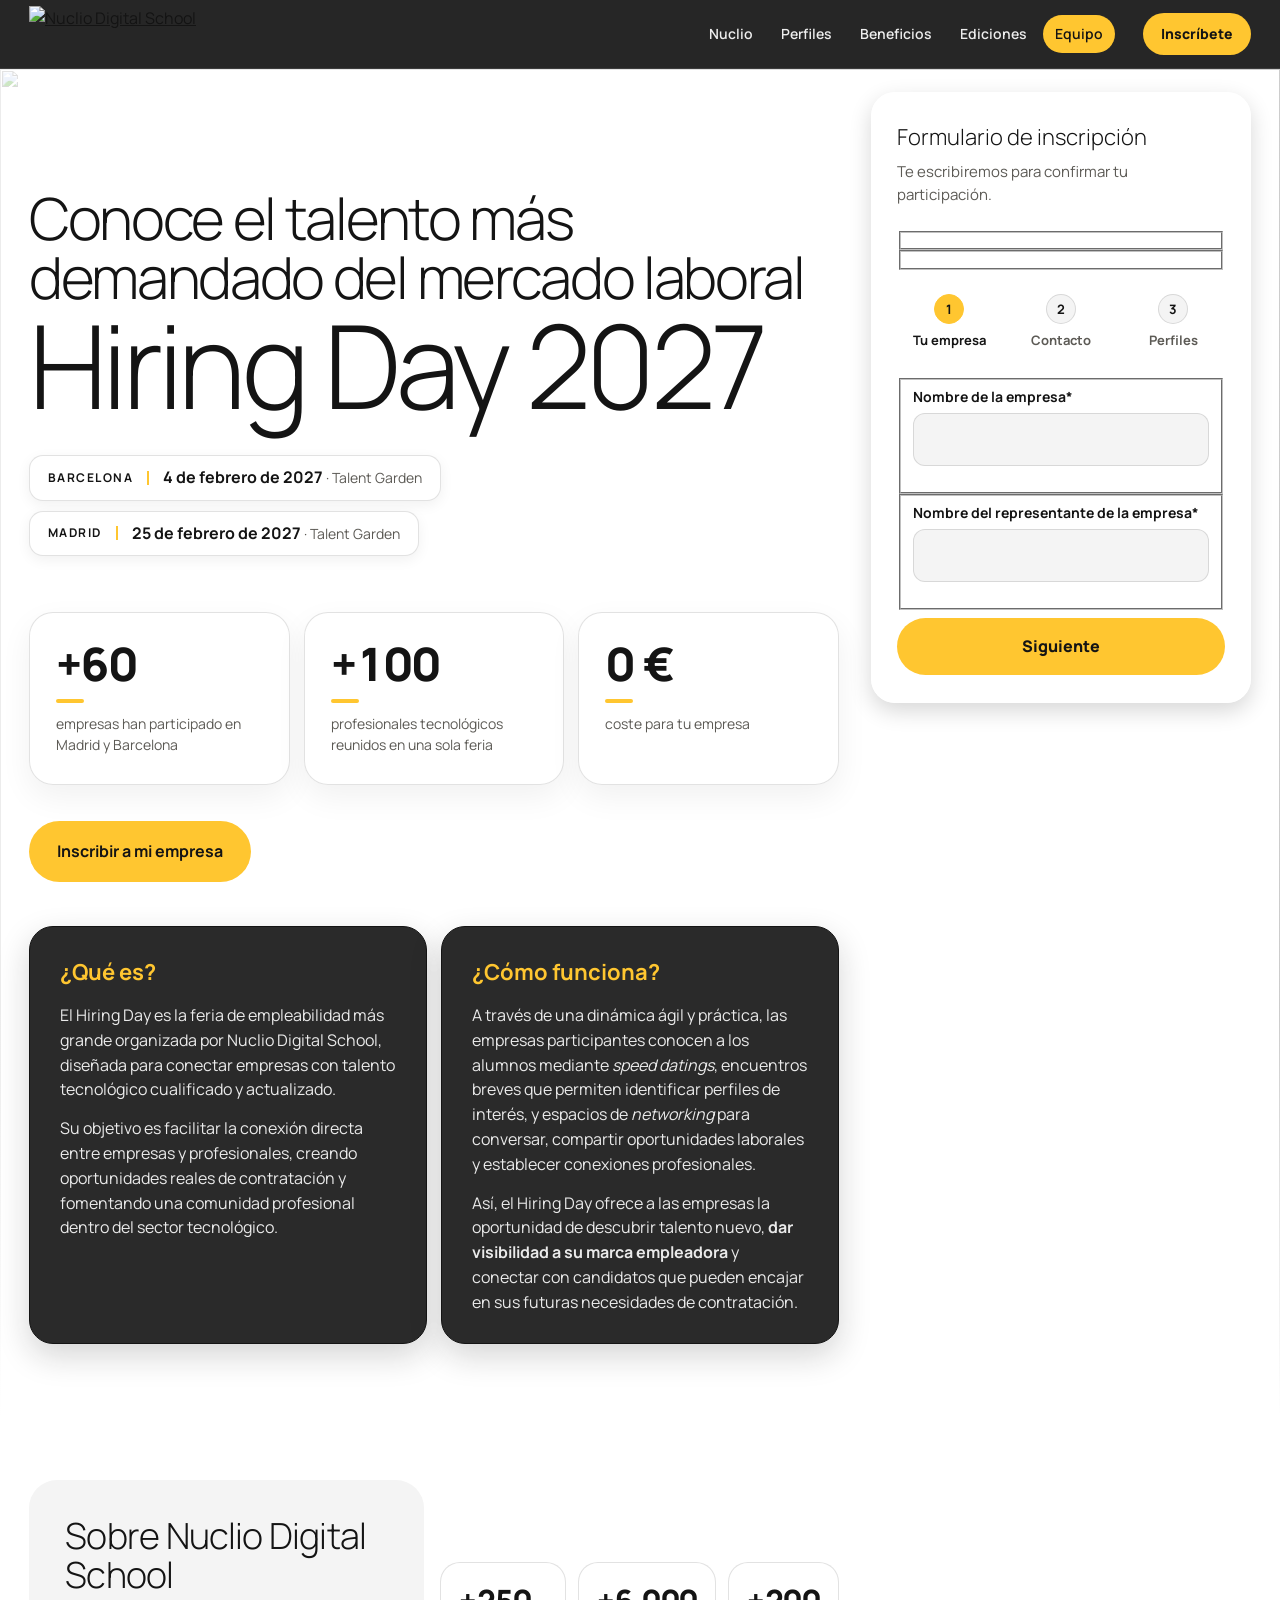
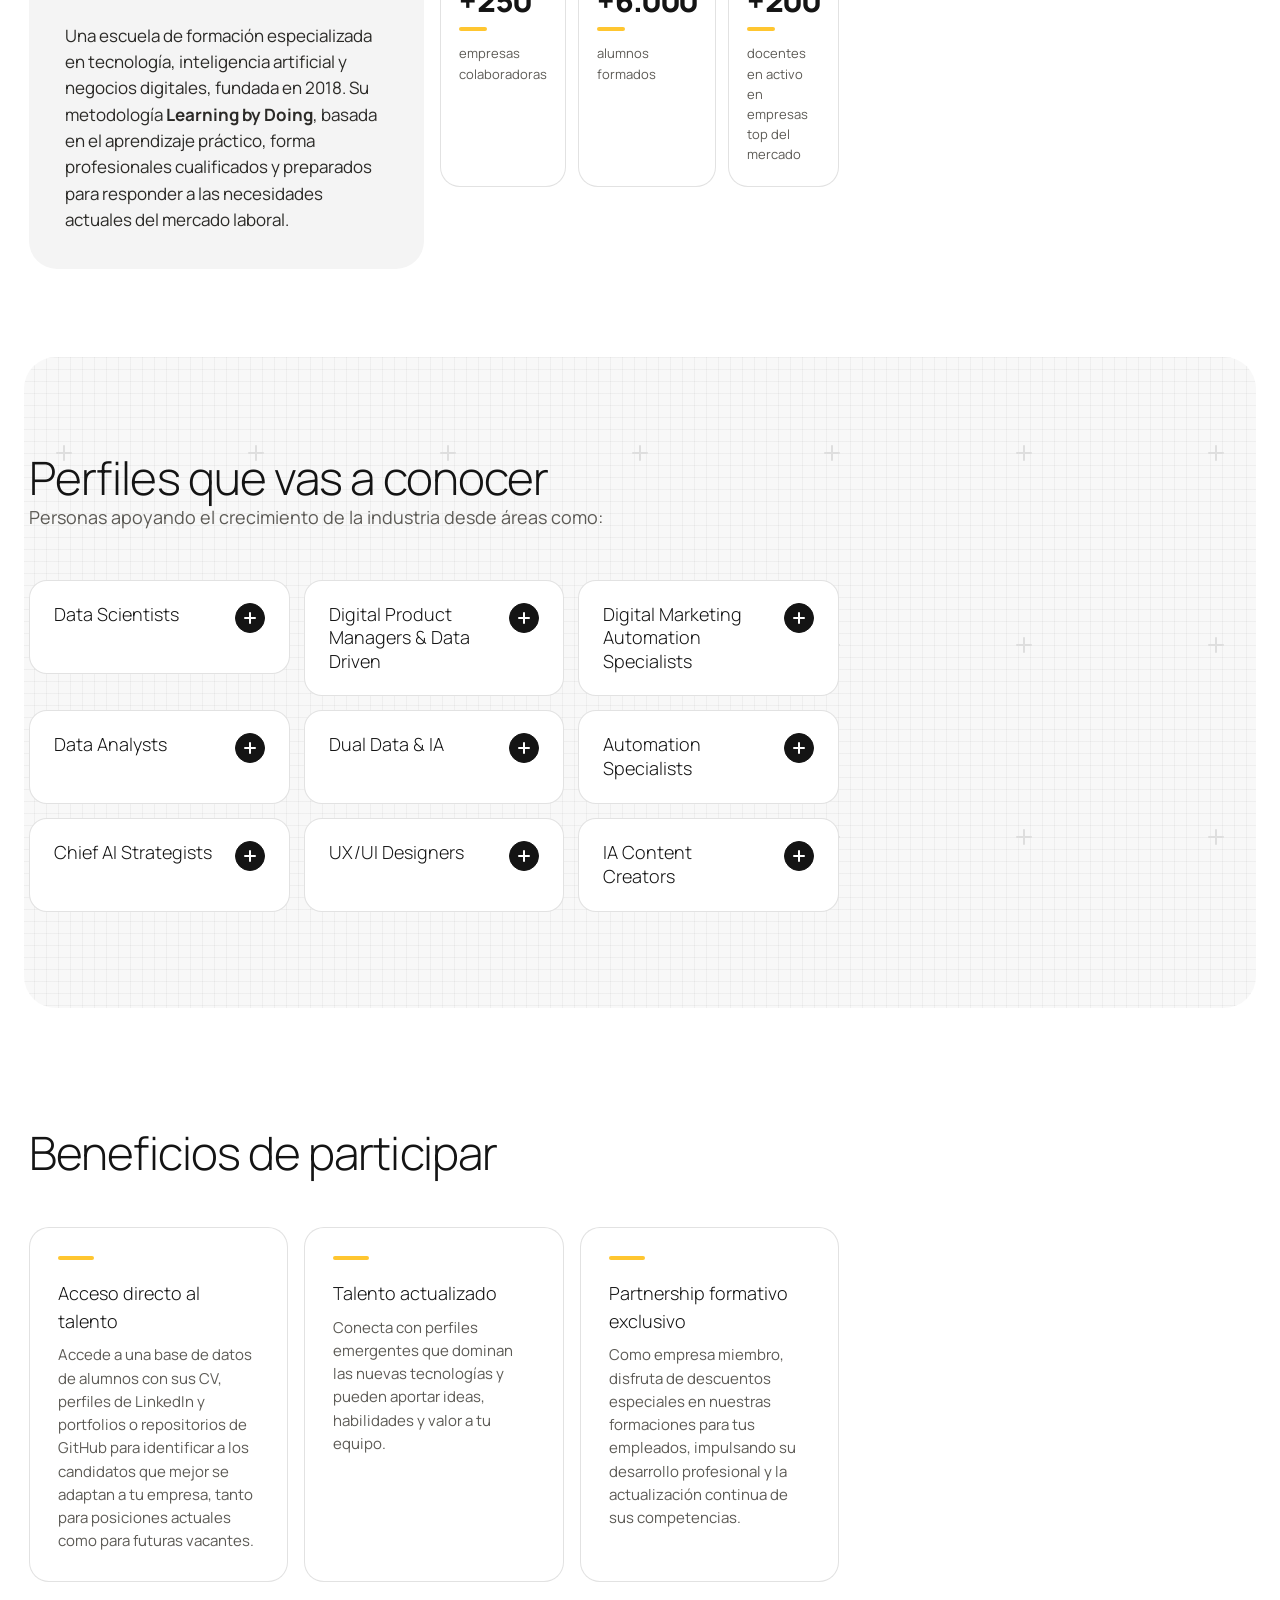
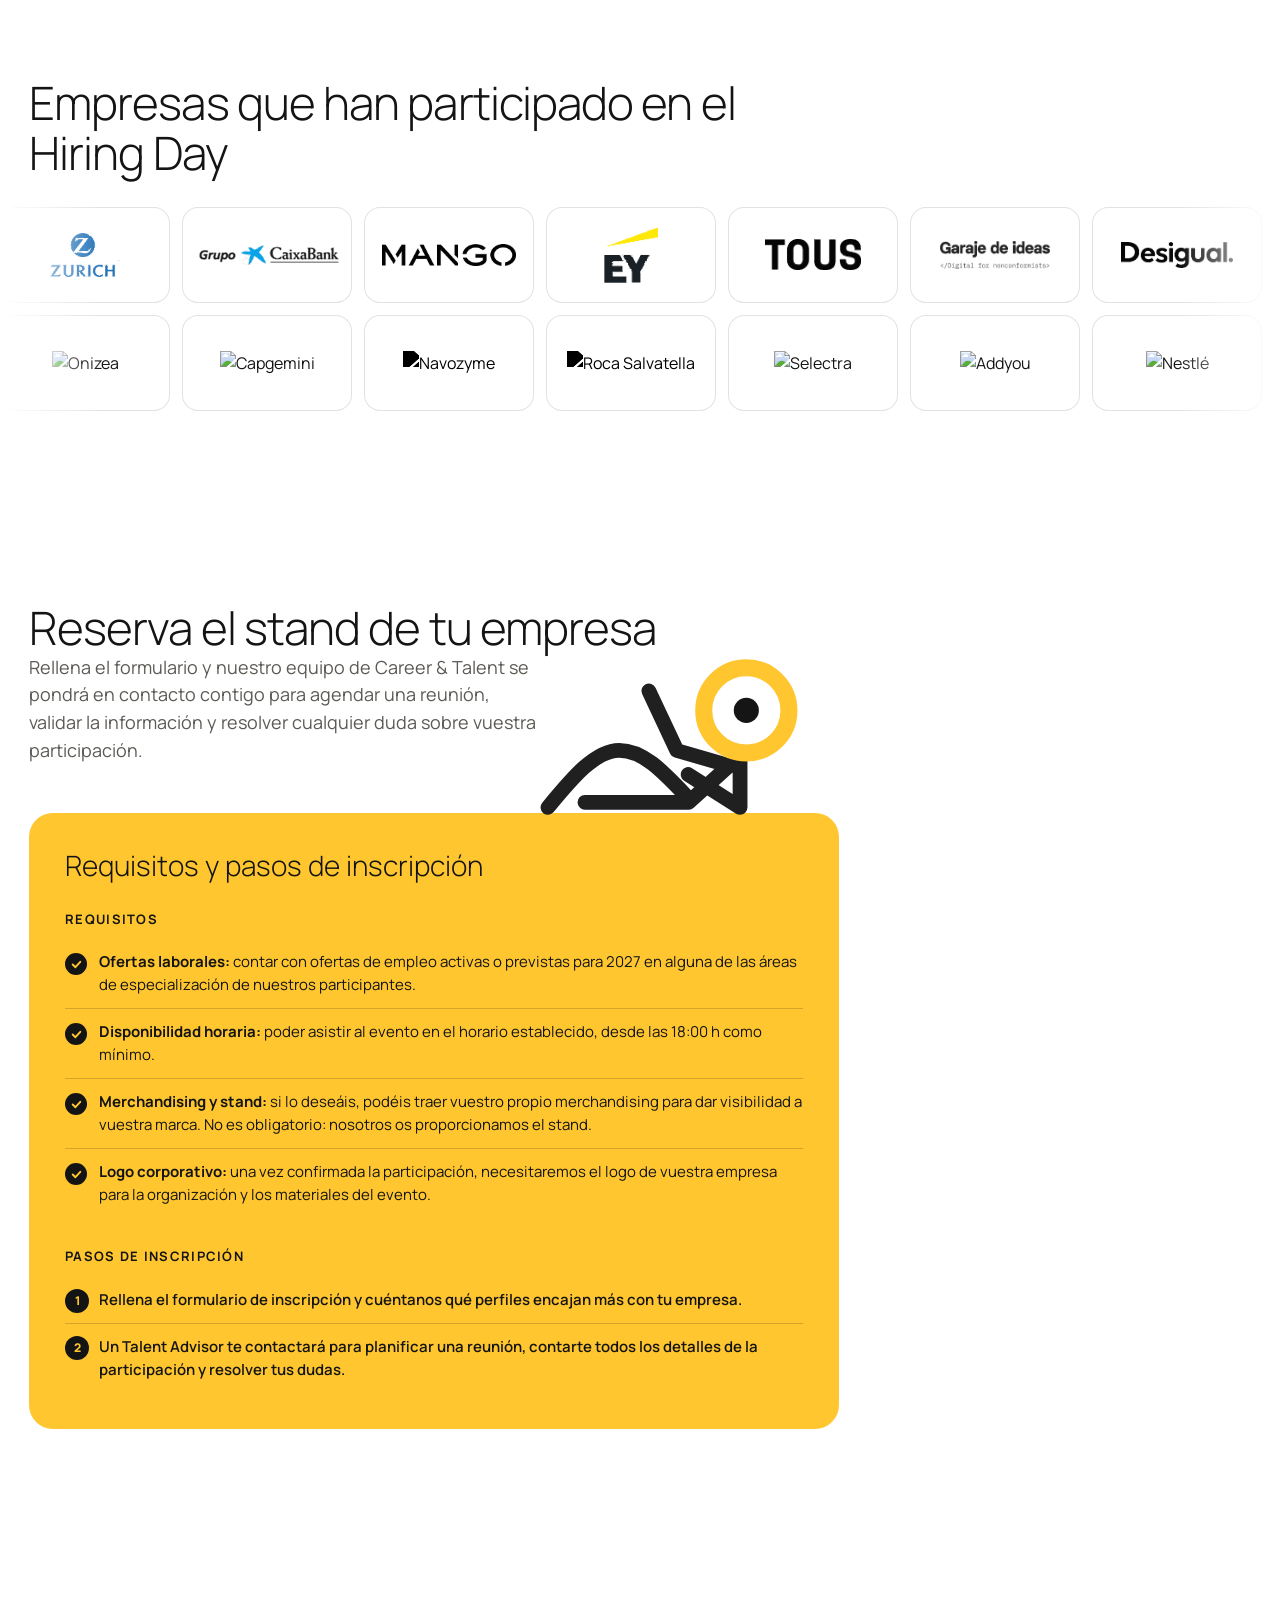
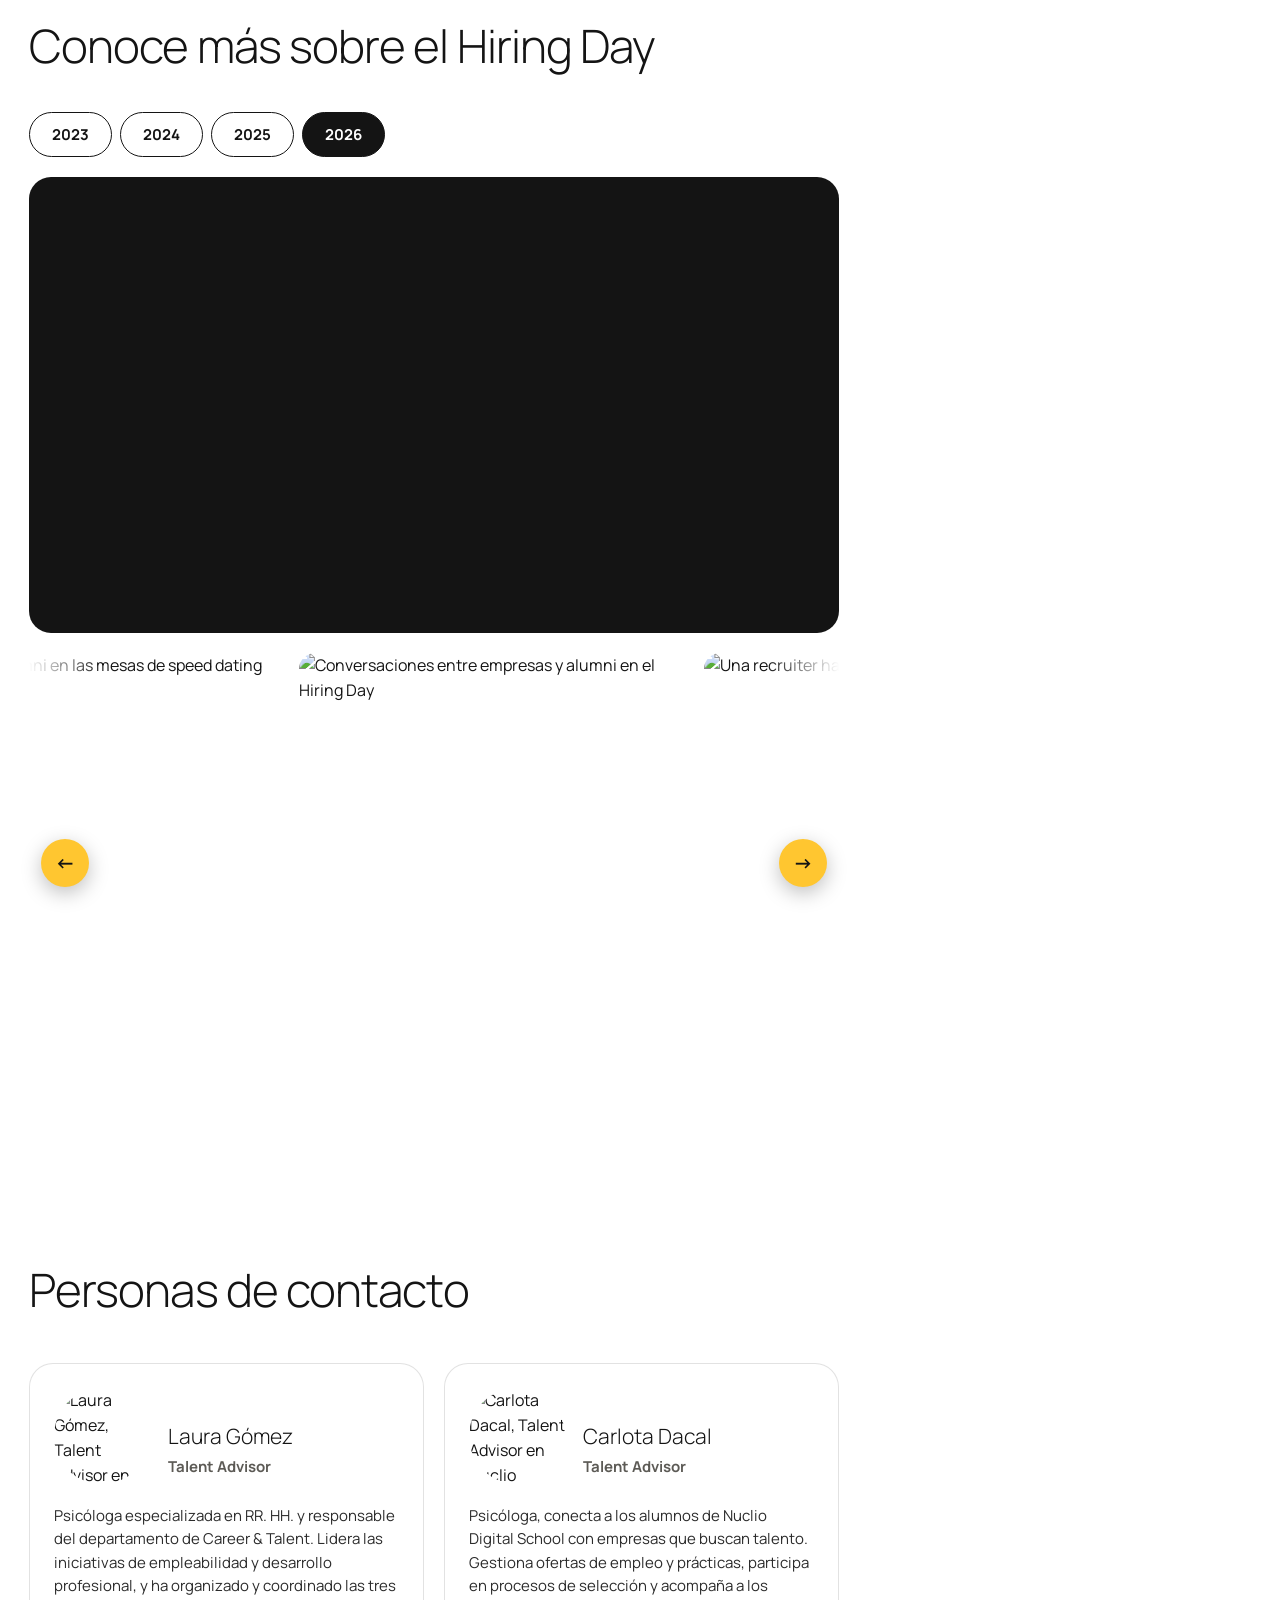
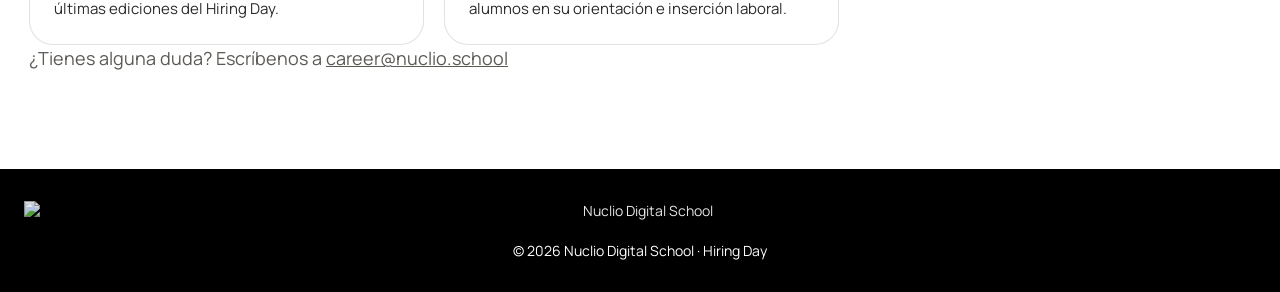
==== hiring-day/index.html @ 498eb61b "Añadir copia demo del Hiring Day con el formulario desactivado" ====
<!DOCTYPE html>
<html lang="es"><head><meta name="robots" content="noindex, nofollow">
  <meta name="viewport" content="width=device-width, initial-scale=1">

    

    <meta property="og:description" content="Speed dating entre empresas que buscan talento y alumni de los másters de Nuclio Digital School en Data, IA, Product, UX/UI, Automation y Marketing. Participación gratuita.">
    <meta property="og:title" content="Hiring Day · Nuclio Digital School para empresas">
    <meta name="twitter:description" content="Speed dating entre empresas que buscan talento y alumni de los másters de Nuclio Digital School en Data, IA, Product, UX/UI, Automation y Marketing. Participación gratuita.">
    <meta name="twitter:title" content="Hiring Day · Nuclio Digital School para empresas">

    

    
    <style>
a.cta_button{-moz-box-sizing:content-box !important;-webkit-box-sizing:content-box !important;box-sizing:content-box !important;vertical-align:middle}.hs-breadcrumb-menu{list-style-type:none;margin:0px 0px 0px 0px;padding:0px 0px 0px 0px}.hs-breadcrumb-menu-item{float:left;padding:10px 0px 10px 10px}.hs-breadcrumb-menu-divider:before{content:'›';padding-left:10px}.hs-featured-image-link{border:0}.hs-featured-image{float:right;margin:0 0 20px 20px;max-width:50%}@media (max-width: 568px){.hs-featured-image{float:none;margin:0;width:100%;max-width:100%}}.hs-screen-reader-text{clip:rect(1px, 1px, 1px, 1px);height:1px;overflow:hidden;position:absolute !important;width:1px}
</style>

    

    
<!--  Added by GoogleAnalytics4 integration -->



<!-- /Added by GoogleAnalytics4 integration -->

<!--  Added by GoogleTagManager integration -->


<!-- /Added by GoogleTagManager integration -->

    



<meta name="twitter:card" content="summary">
<meta http-equiv="content-language" content="es-es">






  <meta charset="UTF-8">
  <meta name="viewport" content="width=device-width, initial-scale=1.0">
  <meta name="robots" content="noindex, nofollow">
  <title>Hiring Day 2027 · Nuclio Digital School para empresas</title>
  <meta name="description" content="Conoce a alumni de Nuclio Digital School en un speed dating con empresas que buscan talento en Data, IA, Product, UX/UI y más. Participación gratuita.">
  <meta property="og:title" content="Hiring Day · Nuclio Digital School">
  <meta property="og:description" content="Speed dating entre empresas y alumni de Nuclio Digital School. Participación gratuita.">
  <meta property="og:image" content="https://eventos.nuclio.school/hubfs/hiring%20day%202026/image-4.jpg">
  <link rel="preconnect" href="https://fonts.googleapis.com">
<link rel="preconnect" href="https://fonts.gstatic.com" crossorigin="">
<link href="https://fonts.googleapis.com/css2?family=Manrope:wght@300;400;500;600;700;800&amp;family=Montserrat:wght@800&amp;family=Playfair+Display:ital,wght@1,500;1,600&amp;display=swap" rel="stylesheet">
  <style>
    html,body{margin:0;padding:0;background:#fff}

.hdx{--ink:#141414;--ink2:#141414;--y:#FFC630;--cream:#F4F4F4;--line:rgba(20,20,20,.12);--muted:#5c5a55;
  font-family:'Manrope',system-ui,sans-serif;color:var(--ink);background:#fff;line-height:1.55;-webkit-font-smoothing:antialiased;overflow-x:clip}
.hdx *,.hdx *::before,.hdx *::after{box-sizing:border-box}
.hdx img{max-width:100%;display:block}
.hdx a{color:inherit}
.hdx h1,.hdx h2,.hdx h3,.hdx p{margin:0}
.hdx em{font-family:'Playfair Display',Georgia,serif;font-style:italic;font-weight:500}
.hdx-wrap{max-width:1180px;margin:0 auto;padding:0 24px}
.hdx-sec{padding:96px 0}
.hdx-eyebrow{font-size:13px;font-weight:700;letter-spacing:.12em;text-transform:uppercase;color:var(--muted);margin-bottom:16px}
.hdx-h2{font-size:clamp(30px,4vw,46px);line-height:1.1;font-weight:800;letter-spacing:-.02em;max-width:760px}
.hdx-lead{font-size:18px;color:var(--muted);max-width:640px;margin-top:18px}
.hdx-btn{display:inline-flex;align-items:center;gap:10px;padding:16px 26px;border-radius:999px;font-weight:700;font-size:16px;text-decoration:none;transition:transform .15s,background .15s,color .15s;border:2px solid transparent;cursor:pointer}
.hdx-btn:hover{transform:translateY(-2px)}
.hdx-btn--y{background:var(--y);color:var(--ink)!important}
.hdx-btn--ghost{border-color:rgba(255,255,255,.4);color:#fff!important}
.hdx-btn--ghost:hover{background:#fff;color:var(--ink)!important}
.hdx-btn--ink{background:var(--ink);color:#fff!important}

/* MENÚ */
html{scroll-behavior:smooth}
.hdx [id]{scroll-margin-top:84px}
.hdx-nav{position:sticky;top:0;z-index:50;background:rgba(20,20,20,.92);-webkit-backdrop-filter:blur(10px);backdrop-filter:blur(10px);border-bottom:1px solid rgba(255,255,255,.1)}
.hdx-nav-in{display:flex;align-items:center;gap:28px;height:68px}
.hdx-nav-logo img{height:28px;width:auto}
.hdx-nav-links{display:flex;gap:4px;margin-left:auto;overflow-x:auto;scrollbar-width:none}
.hdx-nav-links::-webkit-scrollbar{display:none}
.hdx-nav-links a{color:rgba(255,255,255,.92)!important;text-decoration:none;font-size:14px;font-weight:600;padding:8px 12px;border-radius:999px;white-space:nowrap;transition:color .15s,background .15s}
.hdx-nav-links a:hover{color:#fff!important;background:rgba(255,255,255,.08)}
.hdx-nav-links a.is-active{color:var(--ink)!important;background:var(--y)}
.hdx-nav-cta{background:var(--y);color:var(--ink)!important;text-decoration:none;font-weight:800;font-size:14px;padding:10px 18px;border-radius:999px;white-space:nowrap}
.hdx-burger{display:none;flex:none;width:42px;height:42px;border-radius:50%;border:1px solid rgba(255,255,255,.22);background:transparent;place-items:center;cursor:pointer;padding:0}
.hdx-burger span,.hdx-burger span::before,.hdx-burger span::after{display:block;width:18px;height:2px;border-radius:2px;background:#fff;transition:transform .2s ease,background .2s ease}
.hdx-burger span{position:relative}
.hdx-burger span::before,.hdx-burger span::after{content:"";position:absolute;left:0}
.hdx-burger span::before{top:-6px}
.hdx-burger span::after{top:6px}
.hdx-nav.is-open .hdx-burger span{background:transparent}
.hdx-nav.is-open .hdx-burger span::before{transform:translateY(6px) rotate(45deg)}
.hdx-nav.is-open .hdx-burger span::after{transform:translateY(-6px) rotate(-45deg)}
@media (max-width:980px){
  .hdx-nav-in{height:64px;gap:12px}
  .hdx-nav-cta{margin-left:auto;padding:9px 16px}
  .hdx-burger{display:grid}
  .hdx-nav-links{display:none;position:absolute;top:100%;left:0;right:0;flex-direction:column;gap:2px;margin:0;padding:10px 16px 18px;background:#141414;border-bottom:1px solid rgba(255,255,255,.1);box-shadow:0 18px 30px rgba(0,0,0,.45);overflow:visible;max-height:calc(100vh - 64px);overflow-y:auto}
  .hdx-nav.is-open{background:#141414;-webkit-backdrop-filter:none;backdrop-filter:none}
  .hdx-nav.is-open .hdx-nav-links{display:flex}
  .hdx-nav-links a{font-size:16px;padding:13px 14px;border-radius:12px}
  .hdx [id]{scroll-margin-top:80px}
}

/* HERO */
.hdx-hero{background:var(--ink);color:#fff;padding:120px 0 0;position:relative;isolation:isolate}
.hdx-hero::before{content:"";position:absolute;inset:0;z-index:-1;background:linear-gradient(90deg,rgba(20,20,20,.94) 0%,rgba(20,20,20,.8) 45%,rgba(20,20,20,.45) 100%),linear-gradient(180deg,rgba(20,20,20,0) 55%,rgba(20,20,20,.95) 100%)}
.hdx-hero-slides{position:absolute;inset:0;z-index:-2;overflow:hidden}
.hdx-hero-slides img{position:absolute;inset:0;width:100%;height:100%;object-fit:cover;object-position:center 30%;opacity:0;transform:scale(1.06);transition:opacity 2.8s ease,transform 10s linear}
.hdx-hero-slides img.is-active{opacity:1;transform:scale(1)}
@media (prefers-reduced-motion:reduce){.hdx-hero-slides img{transition:none;transform:none}}
.hdx-hero-grid{display:grid;grid-template-columns:minmax(0,1fr);gap:56px;align-items:center}
.hdx-h1{max-width:820px}
.hdx-bubbles{display:grid;grid-template-columns:1fr 1fr;gap:14px;margin-top:36px}
.hdx-bubble{padding:28px 30px;background:rgba(20,20,20,.72);-webkit-backdrop-filter:blur(8px);backdrop-filter:blur(8px);border:1px solid rgba(255,255,255,.1);border-radius:24px}
.hdx .hdx-bubble .hdx-hero-q{margin:0 0 4px}
.hdx-hero .hdx-bubble p.hdx-sub{font-size:16px;max-width:none}
@media (max-width:860px){ .hdx-bubbles{grid-template-columns:1fr}}
.hdx-hero .hdx-eyebrow{color:var(--y)}
.hdx-h1{font-size:clamp(36px,4.6vw,58px);line-height:1.05;font-weight:800;letter-spacing:-.03em}
.hdx-h1 em{display:block}
.hdx-h1 em{color:var(--y)}
.hdx-hero p.hdx-sub{font-size:18px;color:rgba(255,255,255,.95);margin-top:14px;max-width:600px}
.hdx .hdx-hero-q{font-size:22px;font-weight:800;color:var(--y);margin:32px 0 0}
.hdx-req-steps{grid-column:1/-1}
.hdx .hdx-req-sub{font-size:clamp(24px,2.6vw,32px);font-weight:800;letter-spacing:-.01em}
.hdx-req .hdx-steps{margin-top:24px}
.hdx-req .hdx-step{border:0}
.hdx-req .hdx-step::before{background:var(--ink);color:var(--y)}
.hdx-meta{display:flex;flex-wrap:wrap;gap:10px;margin-top:28px}
.hdx-chip{border:1px solid rgba(255,255,255,.22);border-radius:999px;padding:8px 16px;font-size:14px;font-weight:600}
.hdx-chip b{color:var(--y);font-weight:700;margin-right:6px}
.hdx-ctas{display:flex;flex-wrap:wrap;gap:12px;margin-top:36px}
.hdx-hero-img{position:relative;border-radius:24px;overflow:hidden;aspect-ratio:4/3.4}
.hdx-hero-img img{width:100%;height:100%;object-fit:cover}
.hdx-hero-tag{position:absolute;left:18px;bottom:18px;background:var(--y);color:var(--ink);font-weight:800;font-size:14px;padding:10px 16px;border-radius:12px}
.hdx-stats{display:grid;grid-template-columns:repeat(3,1fr);gap:14px;margin-top:56px;padding-bottom:72px}
.hdx-hero .hdx-stats{margin-top:40px;padding-bottom:0}
.hdx-hero .hdx-bubbles{margin:44px 0 72px}
@media (max-width:620px){ .hdx-hero .hdx-stats{grid-template-columns:1fr;gap:10px} .hdx-hero .hdx-stat{display:flex;align-items:center;gap:16px;padding:18px 20px} .hdx-hero .hdx-stat strong{flex:none;min-width:96px;margin:0} .hdx-hero .hdx-stat span{margin:0} }
.hdx-stat{padding:28px 26px;background:rgba(20,20,20,.72);-webkit-backdrop-filter:blur(8px);backdrop-filter:blur(8px);border:1px solid rgba(255,255,255,.1);border-radius:24px}
.hdx-stat strong{display:block;font-size:clamp(32px,3.6vw,46px);font-weight:800;letter-spacing:-.02em;color:var(--y);line-height:1}
.hdx-stat span{display:block;font-size:14px;color:rgba(255,255,255,.92);margin-top:10px}

/* QUÉ ES NUCLIO */
.hdx-white{background:#fff}
.hdx-bento{display:grid;grid-template-columns:1fr;gap:16px}
.hdx-intro{background:var(--cream);border-radius:28px;padding:48px}
.hdx-intro p:not(.hdx-eyebrow){font-size:17px;color:#2b2a27;margin-top:18px;max-width:600px}
.hdx-intro .hdx-h2+p{margin-top:28px}
.hdx-forbes{background:var(--y);border-radius:28px;padding:40px;display:flex;flex-direction:column}
.hdx-forbes-kicker{font-size:12px;font-weight:800;letter-spacing:.12em;text-transform:uppercase;opacity:.65}
.hdx-forbes strong{font-family:Georgia,'Times New Roman',serif;font-size:58px;font-weight:700;letter-spacing:-.02em;line-height:1;margin-top:14px}
.hdx-forbes p{font-size:19px;font-weight:700;line-height:1.3;margin-top:18px}
.hdx-forbes cite{font-size:12.5px;font-style:italic;opacity:.7;margin-top:auto;padding-top:24px;border-top:1px solid rgba(20,20,20,.2)}
.hdx-forbes p+cite{margin-top:24px}
.hdx-nstats{display:grid;grid-template-columns:repeat(4,1fr);margin-top:16px;background:var(--ink);border-radius:28px;padding:8px}
.hdx-nstat{padding:32px 28px;border-right:1px solid rgba(255,255,255,.12)}
.hdx-nstat:last-child{border-right:0}
.hdx-nstat strong{display:block;font-size:clamp(34px,3.6vw,48px);font-weight:800;color:var(--y);line-height:1;letter-spacing:-.02em}
.hdx-nstat span{display:block;font-size:14.5px;color:rgba(255,255,255,.92);margin-top:12px;max-width:200px}
.hdx-areas{display:grid;grid-template-columns:repeat(4,1fr);gap:16px;margin-top:16px}
.hdx-area{border:1px solid var(--line);border-radius:22px;padding:24px}
.hdx-area h3{font-size:13px;font-weight:800;letter-spacing:.1em;text-transform:uppercase;color:var(--muted);margin-bottom:14px}
.hdx-area ul{list-style:none;margin:0;padding:0;display:flex;flex-wrap:wrap;gap:8px}
.hdx-area li{background:var(--cream);border-radius:999px;padding:7px 13px;font-size:13.5px;font-weight:700}
@media (max-width:980px){.hdx-bento{grid-template-columns:1fr}.hdx-nstats,.hdx-areas{grid-template-columns:repeat(2,1fr)}.hdx-nstat:nth-child(2){border-right:0}.hdx-nstat:nth-child(-n+2){border-bottom:1px solid rgba(255,255,255,.12)}}
@media (max-width:620px){.hdx-intro,.hdx-forbes{padding:28px}.hdx-areas{grid-template-columns:1fr}.hdx-nstat{padding:24px 18px}}

#hdx-nuclio{padding:64px 0}#hdx-nuclio .hdx-wrap{display:grid;grid-template-columns:1.1fr 1fr;gap:16px;align-items:stretch}#hdx-nuclio .hdx-intro{padding:36px}#hdx-nuclio .hdx-h2{font-size:clamp(26px,3vw,36px)}#hdx-nuclio .hdx-nstats{margin-top:0!important;grid-template-columns:repeat(3,1fr)!important;align-items:stretch;align-content:center}#hdx-nuclio .hdx-nstat{display:flex;flex-direction:column;justify-content:flex-start;padding:22px 18px;border-right:1px solid rgba(255,255,255,.12)!important;border-bottom:0!important}#hdx-nuclio .hdx-nstat:last-child{border-right:0!important}#hdx-nuclio .hdx-nstat strong{font-size:clamp(26px,2.4vw,34px)}#hdx-nuclio .hdx-nstat span{font-size:13px}@media (max-width:980px){ #hdx-nuclio .hdx-wrap{grid-template-columns:1fr}}

/* QUÉ ES */
.hdx-two{display:grid;grid-template-columns:1fr 1fr;gap:64px;align-items:start}
.hdx-body p{font-size:17px;color:#2b2a27;margin-bottom:16px}
.hdx-about{background:#fff;border:1px solid var(--line);border-radius:20px;padding:32px;margin-top:8px}
.hdx-about h3{font-size:20px;font-weight:800;margin-bottom:10px}
.hdx-about p{font-size:16px;color:var(--muted)}
.hdx-steps{display:grid;grid-template-columns:repeat(4,1fr);gap:16px;margin-top:56px;counter-reset:s}
.hdx-step{background:#fff;border:1px solid var(--line);border-radius:20px;padding:28px 24px;counter-increment:s}
.hdx-step::before{content:"0" counter(s);display:inline-grid;place-items:center;width:44px;height:44px;border-radius:50%;background:var(--y);font-weight:800;font-size:15px;margin-bottom:18px}
.hdx-step h3{font-size:18px;font-weight:800;margin-bottom:8px}
.hdx-step p{font-size:15px;color:var(--muted)}

/* DECORACIÓN CÍRCULOS */
.hdx-deco{position:relative;overflow:hidden;isolation:isolate}
.hdx-deco::before{content:"";position:absolute;z-index:-1;pointer-events:none;background-position:center;background-size:contain;background-repeat:no-repeat}
.hdx-deco--y::before{left:auto;right:-340px;top:50%;margin-top:-480px;width:960px;height:960px;background-image:url("https://eventos.nuclio.school/hs-fs/hubfs/hiring%20day%202026/image-2.png?width=1300&name=circulo-amarillo.png")}

.hdx-deco--w::before{right:auto;left:-420px;bottom:auto;top:50%;margin-top:-420px;width:840px;height:840px;opacity:.9;background-image:url("https://eventos.nuclio.school/hs-fs/hubfs/hiring%20day%202026/image-1.png?width=700&name=circulo-blanco.png")}
@media (max-width:900px){ .hdx-deco--w::before{display:none}}
@media (max-width:620px){ .hdx-deco--y::before{width:480px;height:480px;left:auto;right:-200px;top:24px;margin-top:0} .hdx-deco--w::before{width:200px;height:200px;right:-90px;top:24px} }

/* PERFILES */
.hdx-dark{background:var(--ink);color:#fff}
.hdx-dark .hdx-eyebrow{color:var(--y)}
.hdx-dark .hdx-lead{color:rgba(255,255,255,.92)}
.hdx-profiles{display:grid;grid-template-columns:repeat(3,1fr);gap:14px;margin-top:48px}
.hdx-profiles{align-items:start}
.hdx-prof{display:flex;flex-direction:column;border:1px solid rgba(255,255,255,.14);border-radius:18px;padding:22px 24px;background:var(--ink2);color:#fff;transition:border-color .2s}
.hdx-prof:hover,.hdx-prof.is-open{border-color:var(--y)}
.hdx .hdx-prof-head{display:flex;align-items:flex-start;min-height:48px;justify-content:space-between;gap:16px;width:100%;padding:0;margin:0;border:0;background:none;color:#fff;font:inherit;text-align:left;cursor:pointer}
.hdx .hdx-prof h3{font-size:18px;font-weight:800;margin:0;line-height:1.3}
.hdx-prof-ic{flex:none;position:relative;width:30px;height:30px;border-radius:50%;border:1.5px solid rgba(255,255,255,.25);transition:transform .25s,background .2s,border-color .2s}
.hdx-prof-ic::before,.hdx-prof-ic::after{content:"";position:absolute;left:50%;top:50%;width:12px;height:2px;margin:-1px 0 0 -6px;border-radius:2px;background:#fff;transition:transform .25s}
.hdx-prof-ic::after{transform:rotate(90deg)}
.hdx-prof.is-open .hdx-prof-ic{background:var(--y);border-color:var(--y)}
.hdx-prof.is-open .hdx-prof-ic::before,.hdx-prof.is-open .hdx-prof-ic::after{background:var(--ink)}
.hdx-prof.is-open .hdx-prof-ic::after{transform:rotate(0)}
.hdx-prof-body{display:grid;grid-template-rows:0fr;transition:grid-template-rows .3s ease}
.hdx-prof-body>div{overflow:hidden}
.hdx-prof.is-open .hdx-prof-body{grid-template-rows:1fr}
.hdx .hdx-prof p{font-size:14.5px;color:rgba(255,255,255,.9);margin:0;padding-top:12px}
.hdx .hdx-prof-more{align-self:flex-end;margin-top:14px;font-size:13.5px;font-weight:700;color:var(--y)!important;text-decoration:none}
.hdx .hdx-prof-more:hover{text-decoration:underline}
.hdx .hdx-prof-more.is-empty{visibility:hidden}
#hdx-perfiles .hdx-car{margin-top:32px}
#hdx-perfiles .hdx-car::before{background:linear-gradient(90deg,var(--ink) 0%,rgba(20,20,20,.85) 35%,rgba(20,20,20,0) 100%)}
#hdx-perfiles .hdx-car::after{background:linear-gradient(270deg,var(--ink) 0%,rgba(20,20,20,.85) 35%,rgba(20,20,20,0) 100%)}
@media (max-width:620px){
  .hdx-profiles{gap:8px;margin-top:32px}
  .hdx-prof{padding:14px 16px;border-radius:14px}
  .hdx .hdx-prof-head{min-height:0;align-items:center;gap:12px}
  .hdx .hdx-prof h3{font-size:16px}
  .hdx-prof-ic{width:28px;height:28px}
  .hdx .hdx-prof p{font-size:14px;padding-top:10px}
  .hdx .hdx-prof-more{display:none;margin-top:10px}
  .hdx .hdx-prof.is-open .hdx-prof-more:not(.is-empty){display:inline-block}
}

/* VÍDEOS */
.hdx-tabs{display:flex;gap:8px;flex-wrap:wrap;margin:40px 0 20px}
.hdx-tab{font:inherit;font-weight:700;font-size:15px;padding:10px 22px;border-radius:999px;border:1.5px solid var(--ink);background:transparent;color:var(--ink);cursor:pointer}
.hdx-tab[aria-selected="true"]{background:var(--ink);color:#fff}
.hdx-video{position:relative;aspect-ratio:16/9;border-radius:22px;overflow:hidden;background:var(--ink)}
.hdx-video iframe{position:absolute;inset:0;width:100%;height:100%;border:0}
.hdx-video-empty{position:absolute;inset:0;display:grid;place-items:center;color:rgba(255,255,255,.88);font-weight:600;text-align:center;padding:24px}

/* GALERÍA */
.hdx-car{position:relative;margin-top:20px;container-type:inline-size;--cw:calc(min(100vw,1180px) - 48px)}
@supports (width:1cqw){.hdx-car{--cw:100cqw}}
.hdx-car-track{display:flex;gap:12px;overflow-x:auto;scroll-snap-type:x mandatory;scroll-behavior:smooth;list-style:none;margin:0;padding:0 calc(var(--cw)/4 + 6px);scrollbar-width:none}
.hdx-car::before,.hdx-car::after{content:"";position:absolute;top:0;bottom:0;width:10%;z-index:1;pointer-events:none}
.hdx-car::before{left:0;background:linear-gradient(90deg,#fff 0%,rgba(255,255,255,.85) 35%,rgba(255,255,255,0) 100%)}
.hdx-car::after{right:0;background:linear-gradient(270deg,#fff 0%,rgba(255,255,255,.85) 35%,rgba(255,255,255,0) 100%)}
.hdx-car-track::-webkit-scrollbar{display:none}
.hdx-car-item{flex:0 0 calc((var(--cw) - 24px)/2);scroll-snap-align:center;height:420px}
.hdx-car-item img{width:100%;height:100%;object-fit:cover;border-radius:16px;display:block}
.hdx-car-btn{position:absolute;z-index:2;top:50%;transform:translateY(-50%);width:48px;height:48px;border-radius:50%;border:0;background:#FFC630;color:#141414;font:700 20px/1 Manrope,sans-serif;cursor:pointer;box-shadow:0 6px 20px rgba(0,0,0,.25);transition:opacity .2s,transform .2s}
.hdx-car-btn:hover{transform:translateY(-50%) scale(1.06)}
.hdx-car-btn[disabled]{opacity:0;pointer-events:none}
.hdx-car-prev{left:12px}
.hdx-car-next{right:12px}
@media (max-width:900px){ .hdx-car-item{height:320px} }
@media (max-width:600px){ .hdx-car{--cw:calc(100vw - 32px)} .hdx-car-track{padding:0 34px} .hdx-car-item{flex-basis:calc(var(--cw) - 68px);height:260px} .hdx-car::before,.hdx-car::after{width:40px} .hdx-car-prev{left:4px} .hdx-car-next{right:4px} .hdx-car-btn{width:40px;height:40px} }
.hdx-gallery{display:grid;grid-template-columns:repeat(4,1fr);grid-auto-rows:200px;gap:12px;margin-top:20px}
.hdx-gallery img{width:100%;height:100%;object-fit:cover;border-radius:16px}
.hdx-gallery img:nth-child(1){grid-column:span 2;grid-row:span 2}

/* ANTES / DESPUÉS */
.hdx-ba{position:relative;aspect-ratio:16/9;border-radius:22px;overflow:hidden;margin-top:40px;--pos:50%;user-select:none;background:#222}
.hdx-ba img{position:absolute;inset:0;width:100%;height:100%;object-fit:cover}
.hdx-ba .hdx-ba-top{clip-path:inset(0 calc(100% - var(--pos)) 0 0)}
.hdx-ba-line{position:absolute;top:0;bottom:0;left:var(--pos);width:3px;background:var(--y);transform:translateX(-50%);pointer-events:none}
.hdx-ba-line::after{content:"\2194";position:absolute;top:50%;left:50%;transform:translate(-50%,-50%);width:52px;height:52px;border-radius:50%;background:var(--y);color:var(--ink);display:grid;place-items:center;font-size:22px;font-weight:800}
.hdx-ba input{position:absolute;inset:0;width:100%;height:100%;opacity:0;cursor:ew-resize;margin:0}
.hdx-ba-lbl{position:absolute;top:16px;background:rgba(20,20,20,.8);color:#fff;font-size:13px;font-weight:700;padding:8px 14px;border-radius:999px;pointer-events:none}
.hdx-ba-lbl--l{left:16px}.hdx-ba-lbl--r{right:16px;background:var(--y);color:var(--ink)}

/* BENEFICIOS / REQUISITOS */
.hdx-benefits{display:grid;grid-template-columns:repeat(3,1fr);gap:16px;margin-top:48px}
.hdx-ben{background:#fff;border:1px solid var(--line);border-radius:20px;padding:28px}
.hdx-ben i{display:block;width:36px;height:4px;background:var(--y);border-radius:4px;margin-bottom:20px}
.hdx-ben h3{font-size:18px;font-weight:800;margin-bottom:8px}
.hdx-ben p{font-size:15px;color:var(--muted)}
.hdx-req{background:var(--y);border-radius:28px;padding:56px;display:grid;grid-template-columns:1fr 1.2fr;gap:48px;align-items:center;margin-top:24px}
.hdx-req .hdx-eyebrow{color:var(--ink);opacity:.7}
.hdx-req ul{list-style:none;margin:0;padding:0}
.hdx-req li{display:flex;gap:16px;padding:18px 0;border-bottom:1px solid rgba(20,20,20,.18);font-size:17px;font-weight:600}
.hdx-req li:last-child{border-bottom:0}
.hdx-req li::before{content:"";flex:0 0 22px;height:22px;border-radius:50%;background:var(--ink) url("data:image/svg+xml,%3Csvg xmlns='http://www.w3.org/2000/svg' viewBox='0 0 24 24' fill='none' stroke='%23FFC630' stroke-width='3.5' stroke-linecap='round' stroke-linejoin='round'%3E%3Cpath d='M5 12l5 5 9-10'/%3E%3C/svg%3E") center/13px no-repeat;margin-top:2px}

/* LOGOS */
.hdx-logos{display:grid;grid-template-columns:repeat(7,1fr);gap:12px;margin-top:40px}
.hdx-logo{height:96px;border:1px solid var(--line);border-radius:16px;background:#fff;display:grid;place-items:center;padding:16px}
.hdx-logo img{max-height:40px;max-width:100%;width:auto;height:auto;object-fit:contain}
.hdx-logo-txt{font-weight:800;font-size:15px;color:#2b2a27;text-align:center;line-height:1.2}
.hdx-logo img.hdx-logo-inv{filter:brightness(0)}.hdx-logo img.hdx-logo-lg{max-height:64px;transform:scale(1.65)}.hdx-logo img.hdx-logo-xl{max-height:64px;transform:scale(1.9)}

/* EQUIPO */
.hdx-team{display:grid;grid-template-columns:1fr 1fr;gap:20px;margin-top:48px}
.hdx-person{display:flex;gap:24px;align-items:center;background:#fff;border:1px solid var(--line);border-radius:24px;padding:24px}
.hdx-person img{width:132px;height:132px;border-radius:50%;object-fit:cover;flex:0 0 132px}
.hdx-person h3{font-size:21px;font-weight:800}
.hdx-role{font-size:14px;font-weight:700;color:#8a6a00;margin:2px 0 10px}
.hdx-person p{font-size:15px;color:var(--muted)}
.hdx-li{display:inline-block;margin-top:12px;font-size:14px;font-weight:700;text-decoration:none;border-bottom:2px solid var(--y)}

/* FORM + AGENDA */
.hdx-cta-grid{display:grid;grid-template-columns:1fr 1.15fr;gap:24px;margin-top:48px;align-items:start}
.hdx-ins{background:var(--y);color:var(--ink);border-radius:24px;padding:36px}
.hdx .hdx-ins h3{font-size:clamp(22px,2.4vw,28px);font-weight:800;line-height:1.15}
.hdx-ins h4{font-size:13px;font-weight:800;letter-spacing:.1em;text-transform:uppercase;margin:28px 0 10px}
.hdx-ins ul,.hdx-ins ol{margin:0;padding:0;list-style:none}
.hdx-ins li{position:relative;padding:12px 0 12px 34px;border-bottom:1px solid rgba(20,20,20,.18);font-size:15px;line-height:1.5}
.hdx-ins li:last-child{border-bottom:0}
.hdx-ins-req li::before{content:"";position:absolute;left:0;top:14px;width:22px;height:22px;border-radius:50%;background:var(--ink) url("data:image/svg+xml,%3Csvg xmlns='http://www.w3.org/2000/svg' viewBox='0 0 24 24' fill='none' stroke='%23FFC630' stroke-width='3.5' stroke-linecap='round' stroke-linejoin='round'%3E%3Cpath d='M5 12l5 5 9-10'/%3E%3C/svg%3E") center/13px no-repeat}
.hdx-ins-steps{counter-reset:p}
.hdx-ins-steps li{counter-increment:p;font-weight:600}
.hdx-ins-steps li::before{content:counter(p);position:absolute;left:0;top:12px;width:24px;height:24px;border-radius:50%;background:var(--ink);color:var(--y);font-size:12px;font-weight:800;display:grid;place-items:center}
.hdx .hdx-ev-title{font-size:22px;font-weight:800;margin-top:28px}
.hdx-contact{margin-top:32px;font-size:18px;color:var(--muted)}
.hdx-marquee{overflow:hidden;margin-top:28px;-webkit-mask-image:linear-gradient(90deg,transparent,#000 8%,#000 92%,transparent);mask-image:linear-gradient(90deg,transparent,#000 8%,#000 92%,transparent)}
.hdx-marquee+.hdx-marquee{margin-top:12px}
.hdx .hdx-mq-track{display:flex;flex-wrap:nowrap;gap:12px;width:max-content;margin:0;animation:hdx-mq 60s linear infinite}
.hdx-marquee--rev .hdx-mq-track{animation-direction:reverse;animation-duration:90s}
.hdx-marquee:hover .hdx-mq-track{animation-play-state:paused}
.hdx .hdx-mq-track .hdx-logo{width:170px;flex:0 0 170px}
.hdx-chipco{flex:0 0 auto;background:#fff;border:1px solid var(--line);border-radius:999px;padding:12px 20px;font-weight:700;font-size:15px;white-space:nowrap}
@keyframes hdx-mq{from{transform:translateX(0)}to{transform:translateX(-50%)}}
@media (prefers-reduced-motion:reduce){.hdx .hdx-mq-track{animation:none;flex-wrap:wrap;width:auto}}
.hdx-card{background:#fff;color:var(--ink);border-radius:24px;padding:36px}
.hdx-card h3{font-size:22px;font-weight:800;margin-bottom:6px}
.hdx-card > p{font-size:15px;color:var(--muted);margin-bottom:24px}
.hdx-placeholder{border:2px dashed var(--line);border-radius:16px;padding:32px;text-align:center;color:var(--muted);font-weight:600;font-size:14px}
.hdx .hs-form fieldset{max-width:none!important}
.hdx .hs-form .hs-form-field{margin-bottom:16px}
.hdx .hs-form label{font-size:14px;font-weight:700;margin-bottom:6px;display:block;color:var(--ink)}
.hdx .hs-form .hs-input:not([type=checkbox]):not([type=radio]){width:100%!important;font:inherit;font-size:16px;padding:13px 16px;border:1.5px solid var(--line);border-radius:12px;background:var(--cream);color:var(--ink)}
.hdx .hs-form .hs-input:focus{outline:none;border-color:var(--ink)}
.hdx .hs-form textarea.hs-input{min-height:110px}
.hdx .hs-form .inputs-list{list-style:none;padding:0;margin:0}
.hdx .hs-form .hs-error-msgs{list-style:none;padding:0;margin:6px 0 0;color:#c0392b;font-size:13px}
.hdx .hs-form .legal-consent-container,.hdx .hs-form .hs-richtext{font-size:12.5px;color:var(--muted)}
.hdx .hs-form .hs-button{font:inherit;font-weight:800;font-size:16px;background:var(--y);color:var(--ink);border:0;border-radius:999px;padding:16px 32px;cursor:pointer;margin-top:8px;width:100%}
.hdx .hs-form .hs-button:hover{background:var(--ink);color:#fff}
.hdx-steps-bar{display:flex;gap:8px;margin:24px 0 28px;padding:0;list-style:none}
.hdx-steps-bar li{flex:1;display:flex;flex-direction:column;align-items:center;text-align:center;gap:6px;font-size:13px;font-weight:700;color:var(--muted);position:relative}
.hdx-steps-bar li b{flex:none;width:30px;height:30px;border-radius:50%;display:grid;place-items:center;font-size:13px;background:var(--cream);border:1.5px solid var(--line);color:var(--ink);transition:background .2s,color .2s,border-color .2s}
.hdx-steps-bar li.is-on{color:var(--ink)}
.hdx-steps-bar li.is-on b{background:var(--y);border-color:var(--y)}
.hdx-steps-bar li.is-done b{background:var(--ink);border-color:var(--ink);color:#fff}
.hdx-fstep{display:none}
.hdx-fstep.is-on{display:block;animation:hdxStepIn .3s ease}
@keyframes hdxStepIn{from{opacity:0;transform:translateX(12px)}to{opacity:1;transform:none}}
.hdx-step-nav{display:flex;gap:10px;margin-top:8px}
.hdx .hdx-step-btn{flex:1;font:inherit;font-weight:800;font-size:16px;border:0;border-radius:999px;padding:16px 28px;cursor:pointer;background:var(--y);color:var(--ink)}
.hdx .hdx-step-btn:hover{background:var(--ink);color:#fff}
.hdx .hdx-step-btn--back{flex:0 0 auto;background:transparent;border:1.5px solid var(--line)}
.hdx .hdx-step-btn--back:hover{background:var(--cream);color:var(--ink)}
.hdx-fstep .hs_submit .hs-button{margin-top:0}
.hdx-step-last{display:flex;gap:10px;align-items:stretch}
.hdx-step-last .hs_submit{flex:1}
.hdx .hdx-invalid .hs-input:not([type=checkbox]){border-color:#c0392b!important}
.hdx-err{color:#c0392b;font-size:13px;margin:6px 0 0}
.hdx .submitted-message{font-size:17px;font-weight:600;padding:24px 0}
.hdx-calendly{min-width:280px;height:700px;border-radius:16px;overflow:hidden}

/* CIERRE */
.hdx-end{text-align:center;padding:72px 0}
.hdx-end p{font-size:18px;color:var(--muted);margin-top:12px}
.hdx-end a.hdx-mail{font-weight:800;text-decoration:none;border-bottom:3px solid var(--y)}

@media (max-width:980px){
  .hdx-hero-grid,.hdx-two,.hdx-req,.hdx-cta-grid,.hdx-team{grid-template-columns:1fr}
  .hdx-stats{grid-template-columns:repeat(2,1fr)}
  .hdx-steps,.hdx-benefits,.hdx-profiles{grid-template-columns:repeat(2,1fr)}
  .hdx-logos{grid-template-columns:repeat(4,1fr)}
  .hdx-req{padding:40px 28px}
}
@media (max-width:620px){
  .hdx-sec{padding:64px 0}
  .hdx-wrap{padding:0 16px}
  .hdx-steps,.hdx-benefits,.hdx-profiles{grid-template-columns:1fr}
  .hdx-logos{grid-template-columns:repeat(2,1fr)}
  .hdx-gallery{grid-template-columns:repeat(2,1fr);grid-auto-rows:150px}
  .hdx-person{flex-direction:column;align-items:flex-start}
  .hdx-person img{width:104px;height:104px;flex-basis:auto}
  .hdx-card{padding:24px}
  .hdx-ba{aspect-ratio:4/3}
  .hdx-btn{width:100%;justify-content:center}
}

    footer.hdx-footer{background:#000;color:#fff;text-align:center;padding:32px 24px;font-size:14px;font-family:'Manrope',system-ui,sans-serif}
    footer.hdx-footer img{height:32px;width:auto;margin:0 auto 8px;opacity:.9;display:block}
  .hdx-side-panel{display:none}
.hdx-mform{display:none}
@media (max-width:620px){ .hdx .hdx-mform{display:block;padding:48px 0} .hdx .hdx-btn.hdx-btn--y{display:none} .hdx-hero .hdx-ctas{display:none} .hdx .hdx-hero{padding:50px 0 0} }
.hdx-sticky-cta{display:none}
@media (max-width:1199px){
  .hdx .hdx-sticky-cta{display:flex;align-items:center;justify-content:center;position:fixed;z-index:60;left:50%;transform:translateX(-50%);bottom:calc(14px + env(safe-area-inset-bottom,0px));width:calc(100% - 32px);max-width:440px;height:54px;border-radius:999px;background:var(--y);color:var(--ink)!important;font-weight:800;font-size:16px;text-decoration:none;box-shadow:0 10px 30px rgba(0,0,0,.35)}
  footer.hdx-footer{padding-bottom:100px!important}
}
.hdx-sheet{position:fixed;inset:0;z-index:100;visibility:hidden;pointer-events:none;transition:visibility 0s .35s}
.hdx-sheet.is-on{visibility:visible;pointer-events:auto;transition-delay:0s}
.hdx-sheet-bg{position:absolute;inset:0;background:rgba(20,20,20,.6);opacity:0;transition:opacity .3s}
.hdx-sheet.is-on .hdx-sheet-bg{opacity:1}
.hdx-sheet-box{position:absolute;left:0;right:0;bottom:0;max-height:92vh;overflow-y:auto;-webkit-overflow-scrolling:touch;overscroll-behavior:contain;background:#fff;border-radius:24px 24px 0 0;transform:translateY(100%);transition:transform .35s ease}
.hdx-sheet.is-on .hdx-sheet-box{transform:none}
.hdx-sheet-box .hdx-card{border-radius:24px 24px 0 0;padding:28px 20px 32px}
.hdx-sheet-box .hdx-card h3{padding-right:48px}
.hdx-sheet-x{position:absolute;z-index:2;top:16px;right:16px;width:38px;height:38px;border-radius:50%;border:0;padding:0;background:var(--cream);cursor:pointer}
.hdx-sheet-x::before,.hdx-sheet-x::after{content:"";position:absolute;left:50%;top:50%;width:16px;height:2px;margin:-1px 0 0 -8px;border-radius:2px;background:var(--ink);transform:rotate(45deg)}
.hdx-sheet-x::after{transform:rotate(-45deg)}
@media (min-width:1200px){
  .hdx{--side-cw:min(1080px,calc(100vw - 470px));--side-gap:max(24px,calc((100vw - var(--side-cw) - 412px)/2))}
  .hdx.hdx-side .hdx-sec>.hdx-wrap,.hdx.hdx-side .hdx-hero>.hdx-wrap{max-width:none;width:var(--side-cw);margin-left:var(--side-gap);margin-right:0;padding:0}
  .hdx.hdx-side .hdx-cta-grid{grid-template-columns:1fr}
  .hdx-side-panel{display:block;position:fixed;z-index:40;top:92px;right:var(--side-gap);width:380px;max-height:calc(100vh - 112px);overflow-y:auto;border-radius:24px;box-shadow:0 8px 22px rgba(0,0,0,.16);opacity:0;visibility:hidden;transform:translateY(16px);transition:opacity .3s,transform .3s,visibility .3s;scrollbar-width:thin}
  .hdx-side-panel.is-on{opacity:1;visibility:visible;transform:none}
  .hdx-side-panel .hdx-card{padding:28px 26px}
}
.hs-form-9230d625-1c7a-4077-a91a-48ff4c42e4f8_21f31c7b-da0d-43eb-a1e9-e5a6cbcd0957 .hs-richtext,.hs-form-9230d625-1c7a-4077-a91a-48ff4c42e4f8 .hs-richtext{display:none!important}
#hs-cmsf-branding .hs-cmsf-branding__button,hs-cmsf-branding,html body hs-cmsf-branding,
.hs-sprocket-button,html body .hs-tools-menu .hs-sprocket-button{display:none!important}

/* ===== TEMA CLARO (menu se mantiene oscuro) ===== */
.hdx-hero{background:#fff;color:var(--ink)}
.hdx-hero::before{background:linear-gradient(90deg,rgba(255,255,255,.7) 0%,rgba(255,255,255,.58) 45%,rgba(255,255,255,.2) 100%),linear-gradient(180deg,rgba(255,255,255,0) 70%,#fff 100%)}
.hdx-hero .hdx-eyebrow{color:var(--ink)}
.hdx-hero p.hdx-sub{color:#3d3d3d}
.hdx-h1 em{color:var(--ink);background:linear-gradient(transparent 60%,var(--y) 60%,var(--y) 90%,transparent 90%);-webkit-box-decoration-break:clone;box-decoration-break:clone;padding:0 .06em;width:fit-content;max-width:100%}
.hdx .hdx-hero-q{color:var(--ink)}
.hdx-stat,.hdx-bubble{background:rgba(255,255,255,.9);border:1px solid var(--line);box-shadow:0 12px 32px rgba(20,20,20,.06)}
.hdx-stat strong{color:var(--ink)}
.hdx-stat strong::after{content:"";display:block;width:28px;height:4px;border-radius:2px;background:var(--y);margin-top:12px}
.hdx-stat span{color:var(--muted)}
.hdx-btn--ghost{border-color:var(--ink);color:var(--ink)!important}
.hdx-btn--ghost:hover{background:var(--ink);color:#fff!important}
.hdx-nstats{background:transparent;padding:0;gap:12px}
.hdx-nstat,#hdx-nuclio .hdx-nstat{background:#fff;border:1px solid var(--line)!important;border-radius:20px}
#hdx-nuclio .hdx-nstat:last-child{border-right:1px solid var(--line)!important}
.hdx-nstat strong{color:var(--ink)}
.hdx-nstat strong::after{content:"";display:block;width:28px;height:4px;border-radius:2px;background:var(--y);margin-top:12px}
.hdx-nstat span{color:var(--muted)}
.hdx-dark{background:#F4F4F4;color:var(--ink)}
.hdx-dark .hdx-eyebrow{color:var(--ink)}
.hdx-dark .hdx-lead{color:var(--muted)}
.hdx-prof{background:#fff;color:var(--ink);border-color:var(--line)}
.hdx-prof:hover,.hdx-prof.is-open{border-color:var(--y)}
.hdx .hdx-prof-head{color:var(--ink)}
.hdx-prof-ic{background:var(--ink);border-color:var(--ink)}
.hdx-prof-ic::before,.hdx-prof-ic::after{background:#fff}
.hdx .hdx-prof p{color:var(--muted)}
.hdx .hdx-prof p strong,.hdx .hdx-prof p b{color:var(--ink)}
.hdx .hdx-nav-logo img{height:56px;display:block}
@media (min-width:1200px){ .hdx.hdx-side .hdx-nav>.hdx-wrap{max-width:none;width:auto;margin:0 var(--side-gap);padding:0}}
@media (max-width:620px){ .hdx .hdx-nav-logo img{height:44px}}
.hdx .hdx-prof .hdx-prof-more{display:none}
.hdx .hdx-prof.is-open .hdx-prof-more:not(.is-empty){display:inline-block}
.hdx .hdx-prof-more{color:var(--ink)!important;border-bottom:2px solid var(--y)}
.hdx .hdx-prof-more:hover{text-decoration:none}
#hdx-perfiles .hdx-car::before{background:linear-gradient(90deg,#F4F4F4 0%,rgba(244,244,244,.85) 35%,rgba(244,244,244,0) 100%)}
#hdx-perfiles .hdx-car::after{background:linear-gradient(270deg,#F4F4F4 0%,rgba(244,244,244,.85) 35%,rgba(244,244,244,0) 100%)}
.hdx-deco--w::before{opacity:1;background-image:url("data:image/svg+xml,%3Csvg xmlns='http://www.w3.org/2000/svg' viewBox='0 0 200 200'%3E%3Ccircle cx='100' cy='100' r='82' fill='none' stroke='%23F4F4F4' stroke-width='36'/%3E%3Ccircle cx='100' cy='100' r='24' fill='%23F4F4F4'/%3E%3C/svg%3E")}
.hdx-ba{box-shadow:0 18px 40px rgba(20,20,20,.12)}
.hdx .hdx-h1{font-weight:300;line-height:1.01;letter-spacing:-.04em}
.hdx .hdx-hero .hdx-stats{margin-top:72px}
.hdx .hdx-dates{display:flex;flex-wrap:wrap;gap:10px;margin-top:32px}
.hdx .hdx-date{display:flex;align-items:center;gap:14px;background:#fff;border:1px solid rgba(20,20,20,.12);border-radius:14px;padding:12px 18px;box-shadow:0 4px 14px rgba(0,0,0,.06)}
.hdx .hdx-date span{font-size:12px;font-weight:700;letter-spacing:.12em;text-transform:uppercase;color:#141414;padding-right:14px;border-right:2px solid #FFC630;line-height:1.2}
.hdx .hdx-date strong{font-size:16px;font-weight:700;color:#141414;line-height:1.2}
.hdx .hdx-date em{font-family:'Manrope',system-ui,sans-serif;font-style:normal;font-weight:400;font-size:14px;color:#5c5a55}
.hdx .hdx-hero .hdx-dates + .hdx-stats{margin-top:56px}
@media (max-width:620px){ .hdx .hdx-date{width:100%;box-sizing:border-box;padding:12px 16px} .hdx .hdx-date span{min-width:84px} }
.hdx h2.hdx-hero-q{font-weight:700!important}
.hdx .hdx-ins h4{font-weight:700!important}
.hdx .hdx-deco--w::before{left:-700px;right:auto;top:auto;bottom:30px;margin-top:0;width:1400px;height:1400px}
.hdx .hdx-deco--w .hdx-dark{background:transparent}
.hdx .hdx-car::before,.hdx .hdx-car::after{display:none}
@media (min-width:1200px){ .hdx.hdx-side #hdx-perfiles>.hdx-wrap{margin-left:calc(var(--side-gap) - 24px)}}
.hdx .hdx-car-track{-webkit-mask-image:linear-gradient(90deg,transparent 0,#000 9%,#000 91%,transparent 100%);mask-image:linear-gradient(90deg,transparent 0,#000 9%,#000 91%,transparent 100%)}
.hdx .hdx-hero .hdx-bubble{background:#2a2a2a;border-color:#141414;box-shadow:0 12px 32px rgba(20,20,20,.18)}
.hdx .hdx-bubble .hdx-hero-q{color:var(--y)}
.hdx-hero .hdx-bubble p.hdx-sub{color:rgba(255,255,255,.9)}
#hdx-perfiles{margin:24px;border-radius:32px;background-color:#F8F8F8;background-image:url("data:image/svg+xml,%3Csvg xmlns='http://www.w3.org/2000/svg' width='192' height='192'%3E%3Cpath d='M96 89v14M89 96h14' stroke='%23dedede' stroke-width='2' stroke-linecap='round'/%3E%3C/svg%3E"),linear-gradient(rgba(20,20,20,.04) 1px,transparent 1px),linear-gradient(90deg,rgba(20,20,20,.04) 1px,transparent 1px);background-size:192px 192px,12px 12px,12px 12px;background-position:center top}
#hdx-perfiles .hdx-car::before{background:linear-gradient(90deg,#F8F8F8 0%,rgba(248,248,248,.85) 35%,rgba(248,248,248,0) 100%)}
#hdx-perfiles .hdx-car::after{background:linear-gradient(270deg,#F8F8F8 0%,rgba(248,248,248,.85) 35%,rgba(248,248,248,0) 100%)}
@media (max-width:620px){ .hdx #hdx-perfiles{margin:12px;border-radius:24px}}
.hdx-ins{position:relative}
.hdx #hdx-inscripcion .hdx-cta-grid{position:relative;margin-top:48px}
.hdx #hdx-inscripcion .hdx-cta-grid::before{content:"";position:absolute;z-index:2;right:40px;top:-154px;width:260px;height:157px;background:url("data:image/svg+xml,%3Csvg xmlns='http://www.w3.org/2000/svg' viewBox='0 0 1160 700'%3E%3Cg fill='none' stroke='%23202020' stroke-width='66' stroke-linecap='round' stroke-linejoin='round'%3E%3Cpath d='M40 662C150 528 252 407 358 407C462 407 545 493 658 612'/%3E%3Cpath d='M205 639H668L850 474'/%3E%3Cpath d='M490 142L615 408L850 476'/%3E%3Cpath d='M897 455V662L665 515'/%3E%3C/g%3E%3Ccircle cx='925' cy='229' r='190' fill='%23fff' stroke='%23FFC630' stroke-width='76'/%3E%3Ccircle cx='925' cy='229' r='56' fill='%23151515'/%3E%3C/svg%3E") no-repeat center/contain;pointer-events:none}
.hdx #hdx-inscripcion .hdx-lead{max-width:min(640px,calc(100% - 300px))}
.hdx .hdx-person{display:flex;flex-direction:column;align-items:stretch;gap:20px}
.hdx-person-head{display:flex;align-items:flex-end;gap:18px}
.hdx-person-head>div{padding-bottom:6px}
.hdx .hdx-dark{background:#fff}
.hdx #hdx-inscripcion .hdx-card{border:1px solid var(--line)}
.hdx .hdx-person-head img{width:96px;height:96px;flex:0 0 96px}
.hdx .hdx-person p.hdx-person-desc{color:#2b2b2b;margin:0}
.hdx .hdx-person-head .hdx-role{margin:2px 0 0}
@media (max-width:620px){ .hdx #hdx-inscripcion .hdx-cta-grid::before{right:16px;width:170px;height:103px;top:-101px} .hdx #hdx-inscripcion .hdx-cta-grid{margin-top:120px} .hdx #hdx-inscripcion .hdx-lead{max-width:none}}
.hdx h1,.hdx h2,.hdx h3,.hdx h4,.hdx h1 em,.hdx h2 em,.hdx h3 em,.hdx h4 em{font-family:'Manrope',system-ui,sans-serif!important;font-weight:300!important;font-style:normal!important}
.hdx .hdx-h1 em{font-family:'Manrope',system-ui,sans-serif;font-style:normal;font-weight:300;font-size:2em;letter-spacing:-.04em;line-height:1.01;background:none;padding:0;color:var(--ink)}
@media (max-width:620px){
  .hdx-hero::before{background:linear-gradient(180deg,rgba(255,255,255,.72) 0%,rgba(255,255,255,.68) 75%,#fff 100%)}
}
</style>
<script>document.addEventListener('DOMContentLoaded',function(){if(!('IntersectionObserver' in window))return;var fmt=function(n,dots){var s=String(Math.round(n));return dots?s.replace(/\B(?=(\d{3})+(?!\d))/g,'.'):s};document.querySelectorAll('.hdx-stat strong,.hdx-nstat strong').forEach(function(el){var m=el.textContent.match(/^([^0-9]*)([0-9][0-9.]*)(.*)$/);if(!m)return;var dots=m[2].indexOf('.')>-1,end=parseInt(m[2].replace(/\./g,''),10);if(!end||(!m[1]&&!m[3]&&end>1900&&end<2100))return;el.style.fontVariantNumeric='tabular-nums';el.textContent=m[1]+'0'+m[3];var io=new IntersectionObserver(function(es){if(!es[0].isIntersecting)return;io.disconnect();var t0=null,d=1400;function step(ts){if(!t0)t0=ts;var p=Math.min((ts-t0)/d,1),e=1-Math.pow(1-p,3);el.textContent=m[1]+fmt(end*e,dots)+m[3];if(p<1)requestAnimationFrame(step)}requestAnimationFrame(step)},{threshold:.6});io.observe(el)})});</script>
<meta name="generator" content="HubSpot"></head>
<body>
<!--  Added by GoogleTagManager integration -->


<!-- /Added by GoogleTagManager integration -->

<div class="hdx">

  <!-- MENÚ -->
  <nav class="hdx-nav" aria-label="Secciones de la página">
    <div class="hdx-wrap hdx-nav-in">
      <a class="hdx-nav-logo" href="https://nuclio.school" target="_blank" rel="noopener"><img src="https://eventos.nuclio.school/hubfs/hiring%20day%202026/logo-nuclio-blanco.webp" alt="Nuclio Digital School"></a>
      <div class="hdx-nav-links">
        <a href="#hdx-nuclio">Nuclio</a>
        <a href="#hdx-perfiles">Perfiles</a>
        <a href="#hdx-beneficios">Beneficios</a>
        <a href="#hdx-ediciones">Ediciones</a>
        <a href="#hdx-equipo">Equipo</a>
      </div>
      <a class="hdx-nav-cta" href="#hdx-inscripcion">Inscríbete</a>
      <button class="hdx-burger" type="button" aria-label="Abrir menú" aria-expanded="false"><span></span></button>
    </div>
  </nav>
  <a class="hdx-sticky-cta" href="#hdx-inscripcion">Inscríbete</a>

  <!-- HERO -->
  <header class="hdx-hero">
    <div class="hdx-hero-slides" aria-hidden="true">
      <img class="is-active" src="https://eventos.nuclio.school/hubfs/hiring%20day%202026/image-4.jpg" alt="">
      <img src="https://eventos.nuclio.school/hs-fs/hubfs/hiring%20day%202026/image.png?width=1600&amp;name=hiring-day-mesas.png" alt="" loading="lazy">
      <img src="https://eventos.nuclio.school/hubfs/hiring%20day%202026/image-1.jpg" alt="" loading="lazy">
      <img src="https://eventos.nuclio.school/hs-fs/hubfs/hiring%20day%202026/image-Oct-05-2026-10-29-42-2420-AM.jpg?width=1920&amp;name=hiring-day-caixabank.jpg" alt="" loading="lazy">
      <img src="https://eventos.nuclio.school/hubfs/hiring%20day%202026/image-Oct-05-2026-09-24-00-4727-AM.jpg" alt="" loading="lazy">
      <img src="https://eventos.nuclio.school/hubfs/hiring%20day%202026/image-2.jpg" alt="" loading="lazy">
      <img src="https://eventos.nuclio.school/hubfs/hiring%20day%202026/image-Oct-05-2026-09-23-59-0228-AM.jpg" alt="" loading="lazy">
    </div>
    <div class="hdx-wrap">
      <div class="hdx-hero-grid">
        <div>
          <h1 class="hdx-h1">Conoce el talento más demandado del mercado laboral <em>Hiring Day 2027</em></h1>
          <div class="hdx-dates">
            <div class="hdx-date"><span>Barcelona</span><strong>4 de febrero de 2027 <em>· Talent Garden</em></strong></div>
            <div class="hdx-date"><span>Madrid</span><strong>25 de febrero de 2027 <em>· Talent Garden</em></strong></div>
          </div>
          <div class="hdx-stats">
            <div class="hdx-stat"><strong>+60</strong><span>empresas han participado en Madrid y Barcelona</span></div>
            <div class="hdx-stat"><strong>+100</strong><span>profesionales tecnológicos reunidos en una sola feria</span></div>
            <div class="hdx-stat"><strong>0 €</strong><span>coste para tu empresa</span></div>
          </div>
          <div class="hdx-ctas">
            <a class="hdx-btn hdx-btn--y" href="#hdx-inscripcion">Inscribir a mi empresa</a>
          </div>
          <div class="hdx-bubbles">
            <div class="hdx-bubble">
              <h2 class="hdx-hero-q">¿Qué es?</h2>
              <p class="hdx-sub">El Hiring Day es la feria de empleabilidad más grande organizada por Nuclio Digital School, diseñada para conectar empresas con talento tecnológico cualificado y actualizado.</p>
              <p class="hdx-sub">Su objetivo es facilitar la conexión directa entre empresas y profesionales, creando oportunidades reales de contratación y fomentando una comunidad profesional dentro del sector tecnológico.</p>
            </div>
            <div class="hdx-bubble">
              <h2 class="hdx-hero-q">¿Cómo funciona?</h2>
              <p class="hdx-sub">A través de una dinámica ágil y práctica, las empresas participantes conocen a los alumnos mediante <i>speed datings</i>, encuentros breves que permiten identificar perfiles de interés, y espacios de <i>networking</i> para conversar, compartir oportunidades laborales y establecer conexiones profesionales.</p>
              <p class="hdx-sub">Así, el Hiring Day ofrece a las empresas la oportunidad de descubrir talento nuevo, <strong>dar visibilidad a su marca empleadora</strong> y conectar con candidatos que pueden encajar en sus futuras necesidades de contratación.</p>
            </div>
          </div>
        </div>
      </div>
    </div>
  </header>

  <!-- QUÉ ES NUCLIO -->
  <section class="hdx-sec hdx-white" id="hdx-nuclio">
    <div class="hdx-wrap">
      <div class="hdx-bento">
        <div class="hdx-intro">
          <h2 class="hdx-h2">Sobre <em>Nuclio Digital School</em></h2>
          <p>Una escuela de formación especializada en tecnología, inteligencia artificial y negocios digitales, fundada en 2018. Su metodología <strong>Learning by Doing</strong>, basada en el aprendizaje práctico, forma profesionales cualificados y preparados para responder a las necesidades actuales del mercado laboral.</p>
        </div>
      </div>
      <div class="hdx-nstats">
        <div class="hdx-nstat"><strong>+250</strong><span>empresas colaboradoras</span></div>
        <div class="hdx-nstat"><strong>+6.000</strong><span>alumnos formados</span></div>
        <div class="hdx-nstat"><strong>+200</strong><span>docentes en activo en empresas top del mercado</span></div>
      </div>
    </div>
  </section>

  <!-- PERFILES -->
  <section class="hdx-sec hdx-dark" id="hdx-perfiles">
    <div class="hdx-wrap">
      <h2 class="hdx-h2">Perfiles que vas a <em>conocer</em></h2>
      <p class="hdx-lead">Personas apoyando el crecimiento de la industria desde áreas como:</p>
      <div class="hdx-profiles">
        <div class="hdx-prof"><button class="hdx-prof-head" type="button" aria-expanded="false" aria-controls="hdx-pb1"><h3>Data Scientists</h3><span class="hdx-prof-ic" aria-hidden="true"></span></button><div class="hdx-prof-body" id="hdx-pb1"><div><p>Desarrollan modelos de machine learning e IA para resolver problemas complejos. Pueden crear sistemas predictivos o de recomendación utilizando <strong>Python, scikit-learn, Keras y LangChain</strong>.</p></div></div><a class="hdx-prof-more" href="https://eventos.nuclio.school/hubfs/Catalogos/DSCES.pdf?hsLang=es-es" target="_blank" rel="noopener">Ver programa ↗</a></div>
        <div class="hdx-prof"><button class="hdx-prof-head" type="button" aria-expanded="false" aria-controls="hdx-pb2"><h3>Digital Product Managers &amp; Data Driven</h3><span class="hdx-prof-ic" aria-hidden="true"></span></button><div class="hdx-prof-body" id="hdx-pb2"><div><p>Gestionan productos digitales desde la idea hasta el lanzamiento y el crecimiento. Pueden definir un MVP, analizar el comportamiento de los usuarios y priorizar funcionalidades con <strong>Figma, Mixpanel, Jira y Lovable</strong>.</p></div></div><a class="hdx-prof-more" href="https://eventos.nuclio.school/hubfs/Catalogos/DPMES.pdf?hsLang=es-es" target="_blank" rel="noopener">Ver programa ↗</a></div>
        <div class="hdx-prof"><button class="hdx-prof-head" type="button" aria-expanded="false" aria-controls="hdx-pb3"><h3>Digital Marketing Automation Specialists</h3><span class="hdx-prof-ic" aria-hidden="true"></span></button><div class="hdx-prof-body" id="hdx-pb3"><div><p>Combinan marketing digital, automatización e IA para optimizar campañas y conversiones. Pueden diseñar un funnel automatizado y personalizado con <strong>HubSpot, n8n, Connectif y Klaviyo</strong>.</p></div></div><a class="hdx-prof-more" href="https://eventos.nuclio.school/hubfs/Catalogos/DTMES.pdf?hsLang=es-es" target="_blank" rel="noopener">Ver programa ↗</a></div>
        <div class="hdx-prof"><button class="hdx-prof-head" type="button" aria-expanded="false" aria-controls="hdx-pb4"><h3>Data Analysts</h3><span class="hdx-prof-ic" aria-hidden="true"></span></button><div class="hdx-prof-body" id="hdx-pb4"><div><p>Transforman datos en información útil para la toma de decisiones. Pueden crear dashboards e identificar tendencias de negocio con <strong>Python, SQL, Power BI y Tableau</strong>.</p></div></div><a class="hdx-prof-more" href="https://eventos.nuclio.school/hubfs/Catalogos/DA.pdf?hsLang=es-es" target="_blank" rel="noopener">Ver programa ↗</a></div>
        <div class="hdx-prof"><button class="hdx-prof-head" type="button" aria-expanded="false" aria-controls="hdx-pb5"><h3>Dual Data &amp; IA</h3><span class="hdx-prof-ic" aria-hidden="true"></span></button><div class="hdx-prof-body" id="hdx-pb5"><div><p>Perfil especializado en análisis de datos e inteligencia artificial. Pueden desarrollar modelos predictivos y asistentes inteligentes utilizando <strong>Python, SQL, Power BI, BigQuery y LangChain</strong>.</p></div></div><span class="hdx-prof-more is-empty" aria-hidden="true">Ver programa ↗</span></div>
        <div class="hdx-prof"><button class="hdx-prof-head" type="button" aria-expanded="false" aria-controls="hdx-pb6"><h3>Automation Specialists</h3><span class="hdx-prof-ic" aria-hidden="true"></span></button><div class="hdx-prof-body" id="hdx-pb6"><div><p>Especialistas en automatizar procesos y mejorar la productividad de la empresa mediante IA. Pueden crear workflows, chatbots y agentes con herramientas como <strong>n8n, Make y GPTs</strong>.</p></div></div><a class="hdx-prof-more" href="https://eventos.nuclio.school/hubfs/Catalogos/AUT.pdf?hsLang=es-es" target="_blank" rel="noopener">Ver programa ↗</a></div>
        <div class="hdx-prof"><button class="hdx-prof-head" type="button" aria-expanded="false" aria-controls="hdx-pb7"><h3>Chief AI Strategists</h3><span class="hdx-prof-ic" aria-hidden="true"></span></button><div class="hdx-prof-body" id="hdx-pb7"><div><p>Perfil estratégico que impulsa la integración de la IA en las empresas. Pueden diseñar una hoja de ruta de transformación digital, identificando oportunidades de negocio y automatización con <strong>Claude Code, n8n y Make</strong>.</p></div></div><a class="hdx-prof-more" href="https://eventos.nuclio.school/hubfs/Catalogos/CAIS.pdf?hsLang=es-es" target="_blank" rel="noopener">Ver programa ↗</a></div>
        <div class="hdx-prof"><button class="hdx-prof-head" type="button" aria-expanded="false" aria-controls="hdx-pb8"><h3>UX/UI Designers</h3><span class="hdx-prof-ic" aria-hidden="true"></span></button><div class="hdx-prof-body" id="hdx-pb8"><div><p>Diseñan experiencias digitales intuitivas centradas en las necesidades del usuario. Pueden investigar usuarios, prototipar interfaces y validar su usabilidad con <strong>Figma, Maze, Lookback y Microsoft Clarity</strong>.</p></div></div><a class="hdx-prof-more" href="https://eventos.nuclio.school/hubfs/Catalogos/UXUIES.pdf?hsLang=es-es" target="_blank" rel="noopener">Ver programa ↗</a></div>
        <div class="hdx-prof"><button class="hdx-prof-head" type="button" aria-expanded="false" aria-controls="hdx-pb9"><h3>IA Content Creators</h3><span class="hdx-prof-ic" aria-hidden="true"></span></button><div class="hdx-prof-body" id="hdx-pb9"><div><p>Perfil creativo especializado en IA generativa para crear imágenes, vídeos y campañas publicitarias. Pueden desarrollar un proyecto audiovisual de principio a fin, combinando dirección creativa y storytelling con herramientas como <strong>Midjourney, Flux, Google Veo, Kling y ComfyUI</strong>.</p></div></div><span class="hdx-prof-more is-empty" aria-hidden="true">Ver programa ↗</span></div>
      </div>
    </div>
  </section>

  <!-- BENEFICIOS + REQUISITOS -->
  <div class="hdx-deco hdx-deco--y">
  <section class="hdx-sec" id="hdx-beneficios">
    <div class="hdx-wrap">
      <h2 class="hdx-h2">Beneficios de <em>participar</em></h2>
      <div class="hdx-benefits">
        <div class="hdx-ben"><i></i><h3>Acceso directo al talento</h3><p>Accede a una base de datos de alumnos con sus CV, perfiles de LinkedIn y portfolios o repositorios de GitHub para identificar a los candidatos que mejor se adaptan a tu empresa, tanto para posiciones actuales como para futuras vacantes.</p></div>
        <div class="hdx-ben"><i></i><h3>Talento actualizado</h3><p>Conecta con perfiles emergentes que dominan las nuevas tecnologías y pueden aportar ideas, habilidades y valor a tu equipo.</p></div>
        <div class="hdx-ben"><i></i><h3>Partnership formativo exclusivo</h3><p>Como empresa miembro, disfruta de descuentos especiales en nuestras formaciones para tus empleados, impulsando su desarrollo profesional y la actualización continua de sus competencias.</p></div>
      </div>
    </div>
  </section>

  <!-- EMPRESAS -->
  <section class="hdx-sec" style="padding-top:0">
    <div class="hdx-wrap">
      <h2 class="hdx-h2">Empresas que han participado en el <em>Hiring Day</em></h2>
    </div>
    <div class="hdx-marquee">
      <div class="hdx-logos hdx-mq-track">
        <div class="hdx-logo"><img src="[data-uri]" alt="Zurich" width="102" height="64" loading="lazy"></div>
        <div class="hdx-logo"><img src="[data-uri]" alt="CaixaBank" width="437" height="64" loading="lazy"></div>
        <div class="hdx-logo"><img src="[data-uri]" alt="Mango" width="383" height="64" loading="lazy"></div>
        <div class="hdx-logo"><img src="[data-uri]" alt="EY" width="63" height="64" loading="lazy"></div>
        <div class="hdx-logo"><img src="[data-uri]" alt="TOUS" width="200" height="64" loading="lazy"></div>
        <div class="hdx-logo"><img src="[data-uri]" alt="Garaje de ideas" width="256" height="64" loading="lazy"></div>
        <div class="hdx-logo"><img src="[data-uri]" alt="Desigual" width="271" height="64" loading="lazy"></div>
        <div class="hdx-logo"><img src="[data-uri]" alt="APIUX" width="268" height="64" loading="lazy"></div>
        <div class="hdx-logo"><img src="[data-uri]" alt="jobinplanet by Talent Point" width="304" height="64" loading="lazy"></div>
        <div class="hdx-logo"><img src="[data-uri]" alt="Sanofi" width="246" height="64" loading="lazy"></div>
        <div class="hdx-logo"><img src="[data-uri]" alt="exalt" width="196" height="64" loading="lazy"></div>
        <div class="hdx-logo"><img src="[data-uri]" alt="Lidl" width="64" height="64" loading="lazy"></div>
        <div class="hdx-logo"><img src="[data-uri]" alt="SCRM Lidl International Hub" width="148" height="64" loading="lazy"></div>
        <div class="hdx-logo"><img src="[data-uri]" alt="Loyal Guru" width="304" height="64" loading="lazy"></div>
      </div>
    </div>
    <div class="hdx-marquee hdx-marquee--rev">
      <div class="hdx-mq-track hdx-chips"><div class="hdx-logo"><img src="https://eventos.nuclio.school/hubfs/hiring%20day%202026/logos-empresas/logo-onizea.jpg" alt="Onizea" loading="lazy"></div><div class="hdx-logo"><img src="https://eventos.nuclio.school/hubfs/hiring%20day%202026/logos-empresas/logo-capgemini.svg" alt="Capgemini" loading="lazy"></div><div class="hdx-logo"><img class="hdx-logo-inv" src="https://eventos.nuclio.school/hubfs/hiring%20day%202026/logos-empresas/logo-navozyme.png" alt="Navozyme" loading="lazy"></div><div class="hdx-logo"><img class="hdx-logo-inv" src="https://eventos.nuclio.school/hubfs/hiring%20day%202026/logos-empresas/logo-rocasalvatella.png" alt="Roca Salvatella" loading="lazy"></div><div class="hdx-logo"><img src="https://eventos.nuclio.school/hubfs/hiring%20day%202026/logos-empresas/logo-selectra.svg" alt="Selectra" loading="lazy"></div><div class="hdx-logo"><img src="https://eventos.nuclio.school/hubfs/hiring%20day%202026/logos-empresas/logo-addyou.png" alt="Addyou" loading="lazy"></div><div class="hdx-logo"><img data-s="1.5" src="https://eventos.nuclio.school/hubfs/hiring%20day%202026/logos-empresas/logo-nestle.svg" alt="Nestlé" loading="lazy"></div><div class="hdx-logo"><img src="https://eventos.nuclio.school/hubfs/hiring%20day%202026/logos-empresas/logo-etalentum.png" alt="Etalentum" loading="lazy"></div><div class="hdx-logo" style="display:flex;align-items:center;justify-content:center;gap:8px"><img src="https://eventos.nuclio.school/hubfs/hiring%20day%202026/logos-empresas/logo-haddock.png" alt="" loading="lazy" style="height:30px;width:auto"><span class="hdx-logo-txt" style="font-size:18px">haddock</span></div><div class="hdx-logo"><img src="https://eventos.nuclio.school/hubfs/hiring%20day%202026/logos-empresas/logo-justnet.png" alt="Justnet Systems" loading="lazy"></div><div class="hdx-logo"><img class="hdx-logo-inv" src="https://eventos.nuclio.school/hubfs/hiring%20day%202026/logos-empresas/logo-mtp.svg" alt="MTP Métodos y Tecnología" loading="lazy"></div><div class="hdx-logo"><img src="https://eventos.nuclio.school/hubfs/hiring%20day%202026/logos-empresas/logo-set-europa.png" alt="SET Europa" loading="lazy"></div><div class="hdx-logo"><img data-s="1.35" src="https://eventos.nuclio.school/hubfs/hiring%20day%202026/logos-empresas/logo-carrefour.svg" alt="Carrefour" loading="lazy"></div><div class="hdx-logo"><img src="https://eventos.nuclio.school/hubfs/hiring%20day%202026/logos-empresas/logo-lamagnetica.svg" alt="La Magnética" loading="lazy"></div><div class="hdx-logo"><img src="https://eventos.nuclio.school/hubfs/hiring%20day%202026/logos-empresas/logo-amphora.png" alt="Amphora Logistics" loading="lazy"></div><div class="hdx-logo"><img src="https://eventos.nuclio.school/hubfs/hiring%20day%202026/logos-empresas/logo-inpost.svg" alt="InPost" loading="lazy"></div><div class="hdx-logo"><img src="https://eventos.nuclio.school/hubfs/hiring%20day%202026/logos-empresas/logo-notion.svg" alt="Notion" loading="lazy"></div><div class="hdx-logo"><span class="hdx-logo-txt">The Hub</span></div><div class="hdx-logo"><img src="https://eventos.nuclio.school/hubfs/hiring%20day%202026/logos-empresas/logo-refruiting.svg" alt="Refruiting" loading="lazy"></div><div class="hdx-logo"><img class="hdx-logo-inv" src="https://eventos.nuclio.school/hubfs/hiring%20day%202026/logos-empresas/logo-joblanders.png" alt="Joblanders" loading="lazy"></div><div class="hdx-logo"><img src="https://eventos.nuclio.school/hubfs/hiring%20day%202026/logos-empresas/logo-no-solo-films.png" alt="No Solo Films" loading="lazy"></div><div class="hdx-logo"><span class="hdx-logo-txt">Ikarusa</span></div><div class="hdx-logo"><img src="https://eventos.nuclio.school/hubfs/hiring%20day%202026/logos-empresas/logo-performanze.png" alt="Performanze" loading="lazy"></div><div class="hdx-logo"><img class="hdx-logo-inv" src="https://eventos.nuclio.school/hubfs/hiring%20day%202026/logos-empresas/logo-tifin.svg" alt="TIFIN Fintech Europe" loading="lazy"></div><div class="hdx-logo"><img class="hdx-logo-inv" src="https://eventos.nuclio.school/hubfs/hiring%20day%202026/logos-empresas/logo-valordeley.svg" alt="Valor de Ley Generation" loading="lazy"></div><div class="hdx-logo"><img src="https://eventos.nuclio.school/hubfs/hiring%20day%202026/logos-empresas/logo-rebai.svg" alt="Rebai" loading="lazy"></div><div class="hdx-logo"><img src="https://eventos.nuclio.school/hubfs/hiring%20day%202026/logos-empresas/logo-cobee.webp" alt="Cobee by Pluxee" loading="lazy"></div><div class="hdx-logo"><img src="https://eventos.nuclio.school/hubfs/hiring%20day%202026/logos-empresas/logo-bertia.png" alt="BertIA" loading="lazy"></div><div class="hdx-logo"><span class="hdx-logo-txt" style="font-family:Montserrat,Manrope,sans-serif;font-weight:800;font-size:18px;letter-spacing:.34em;margin-right:-.34em;color:#111214" aria-label="Numinate Consulting">NUMINATE</span></div><div class="hdx-logo"><img src="https://eventos.nuclio.school/hubfs/hiring%20day%202026/logos-empresas/logo-jellyfish.png" alt="Jellyfish" loading="lazy"></div><div class="hdx-logo"><img src="https://eventos.nuclio.school/hubfs/hiring%20day%202026/logos-empresas/logo-snorkel.jpg" alt="Snorkel Spain" loading="lazy"></div><div class="hdx-logo"><img src="https://eventos.nuclio.school/hubfs/hiring%20day%202026/logos-empresas/logo-top-doctors.svg" alt="Top Doctors" loading="lazy"></div><div class="hdx-logo"><span class="hdx-logo-txt">MÄDNESS</span></div><div class="hdx-logo"><img class="hdx-logo-inv" src="https://eventos.nuclio.school/hubfs/hiring%20day%202026/logos-empresas/logo-conector.svg" alt="Conector" loading="lazy"></div><div class="hdx-logo"><img class="hdx-logo-inv" src="https://eventos.nuclio.school/hubfs/hiring%20day%202026/logos-empresas/logo-neuma-care.png" alt="Neuma Care" loading="lazy"></div><div class="hdx-logo"><img data-s="1.45" src="https://eventos.nuclio.school/hubfs/hiring%20day%202026/logos-empresas/logo-opground.png" alt="Opground" loading="lazy"></div><div class="hdx-logo"><img src="https://eventos.nuclio.school/hubfs/hiring%20day%202026/logos-empresas/logo-networkme.png" alt="Networkme" loading="lazy"></div><div class="hdx-logo"><img src="https://eventos.nuclio.school/hubfs/hiring%20day%202026/logos-empresas/logo-nacar.png" alt="NACAR Design Agency" loading="lazy"></div><div class="hdx-logo"><img src="https://eventos.nuclio.school/hubfs/hiring%20day%202026/logos-empresas/logo-kapturall.svg" alt="Kapturall" loading="lazy"></div><div class="hdx-logo"><img src="https://eventos.nuclio.school/hubfs/hiring%20day%202026/logos-empresas/logo-bidaidea.png" alt="Bidaidea" loading="lazy"></div><div class="hdx-logo"><img src="https://eventos.nuclio.school/hubfs/hiring%20day%202026/logos-empresas/logo-aurorajobs.png" alt="AuroraJobs" loading="lazy"></div><div class="hdx-logo"><img src="https://eventos.nuclio.school/hubfs/hiring%20day%202026/logos-empresas/logo-nuclio-talent.png" alt="Nuclio Talent" loading="lazy"></div></div>
    </div>
  </section>
  </div>

  <!-- FORMULARIO + AGENDA -->
  <section class="hdx-sec hdx-dark" id="hdx-inscripcion">
    <div class="hdx-wrap">
      <h2 class="hdx-h2">Reserva el stand de <em>tu empresa</em></h2>
      <p class="hdx-lead">Rellena el formulario y nuestro equipo de Career &amp; Talent se pondrá en contacto contigo para agendar una reunión, validar la información y resolver cualquier duda sobre vuestra participación.</p>
      <div class="hdx-cta-grid">
        <div class="hdx-ins">
          <h3>Requisitos y pasos de <em>inscripción</em></h3>
          <h4>Requisitos</h4>
          <ul class="hdx-ins-req">
            <li><strong>Ofertas laborales:</strong> contar con ofertas de empleo activas o previstas para 2027 en alguna de las áreas de especialización de nuestros participantes.</li>
            <li><strong>Disponibilidad horaria:</strong> poder asistir al evento en el horario establecido, desde las 18:00 h como mínimo.</li>
            <li><strong>Merchandising y stand:</strong> si lo deseáis, podéis traer vuestro propio merchandising para dar visibilidad a vuestra marca. No es obligatorio: nosotros os proporcionamos el stand.</li>
            <li><strong>Logo corporativo:</strong> una vez confirmada la participación, necesitaremos el logo de vuestra empresa para la organización y los materiales del evento.</li>
          </ul>
          <h4>Pasos de inscripción</h4>
          <ol class="hdx-ins-steps">
            <li>Rellena el formulario de inscripción y cuéntanos qué perfiles encajan más con tu empresa.</li>
            <li>Un Talent Advisor te contactará para planificar una reunión, contarte todos los detalles de la participación y resolver tus dudas.</li>
          </ol>
        </div>
        <div class="hdx-card">
          <h3>Formulario de inscripción</h3>
          <p>Te escribiremos para confirmar tu participación.</p>
          <div id="hdx-form"><form id="hsForm_9230d625-1c7a-4077-a91a-48ff4c42e4f8" accept-charset="UTF-8" novalidate="" class="hs-form-private hsForm_9230d625-1c7a-4077-a91a-48ff4c42e4f8 hs-form-9230d625-1c7a-4077-a91a-48ff4c42e4f8 hs-form-9230d625-1c7a-4077-a91a-48ff4c42e4f8_7b24b749-e226-4b72-8423-b76fa28e4445 hs-form stacked hs-custom-style" data-test-id="hsForm_9230d625-1c7a-4077-a91a-48ff4c42e4f8" action="#" onsubmit="return false"><fieldset class="form-columns-0"><div class="hs-richtext hs-main-font-element"><img src="https://recursos.nuclio.school/hubfs/92196.jpg" style="max-width: 100%; max-height: 100%" data-img-aspect-ratio="3.037974683544304" alt="Copia de Form-Genérico" width="1920" data-img-width="1920" data-img-height="632"></div></fieldset><fieldset class="form-columns-1"><div class="hs_company hs-company hs-fieldtype-text field hs-form-field"><label id="label-company-9230d625-1c7a-4077-a91a-48ff4c42e4f8" class="" for="company-9230d625-1c7a-4077-a91a-48ff4c42e4f8"><span>Nombre de la empresa</span><span class="hs-form-required">*</span></label><div class="input"><input id="company-9230d625-1c7a-4077-a91a-48ff4c42e4f8" name="company" required="" placeholder="" type="text" class="hs-input" inputmode="text" autocomplete="organization"></div></div></fieldset><fieldset class="form-columns-1"><div class="hs_firstname hs-firstname hs-fieldtype-text field hs-form-field"><label id="label-firstname-9230d625-1c7a-4077-a91a-48ff4c42e4f8" class="" for="firstname-9230d625-1c7a-4077-a91a-48ff4c42e4f8"><span>Nombre del representante de la empresa</span><span class="hs-form-required">*</span></label><div class="input"><input id="firstname-9230d625-1c7a-4077-a91a-48ff4c42e4f8" name="firstname" required="" placeholder="" type="text" class="hs-input" inputmode="text" autocomplete="given-name"></div></div></fieldset><fieldset class="form-columns-2"><div class="hs_email hs-email hs-fieldtype-text field hs-form-field"><label id="label-email-9230d625-1c7a-4077-a91a-48ff4c42e4f8" class="" for="email-9230d625-1c7a-4077-a91a-48ff4c42e4f8"><span>Correo</span><span class="hs-form-required">*</span></label><div class="input"><input id="email-9230d625-1c7a-4077-a91a-48ff4c42e4f8" name="email" required="" placeholder="" type="email" class="hs-input" inputmode="email" autocomplete="email"></div></div><div class="hs_phone hs-phone hs-fieldtype-phonenumber field hs-form-field"><label id="label-phone-9230d625-1c7a-4077-a91a-48ff4c42e4f8" class="" for="phone-9230d625-1c7a-4077-a91a-48ff4c42e4f8"><span>Número de teléfono</span><span class="hs-form-required">*</span></label><div class="input"><input id="phone-9230d625-1c7a-4077-a91a-48ff4c42e4f8" name="phone" required="" placeholder="" type="tel" class="hs-input" inputmode="tel" autocomplete="tel"></div></div></fieldset><fieldset class="form-columns-1"><div class="hs_city hs-city hs-fieldtype-text field hs-form-field"><label id="label-city-9230d625-1c7a-4077-a91a-48ff4c42e4f8" class="" for="city-9230d625-1c7a-4077-a91a-48ff4c42e4f8"><span>Ubicación donde asistirá al evento&nbsp;</span><span class="hs-form-required">*</span></label><div class="input"><input id="city-9230d625-1c7a-4077-a91a-48ff4c42e4f8" name="city" required="" placeholder="Madrid / Barcelona / Ambas" type="text" class="hs-input" inputmode="text" autocomplete="address-level2"></div></div></fieldset><fieldset class="form-columns-1"><div class="hs_hr___texto_extra hs-hr___texto_extra hs-fieldtype-textarea field hs-form-field"><label id="label-hr___texto_extra-9230d625-1c7a-4077-a91a-48ff4c42e4f8" class="" for="hr___texto_extra-9230d625-1c7a-4077-a91a-48ff4c42e4f8"><span>¿Cómo prefieres que te contactemos: por teléfono o mediante una reunión por videollamada?</span><span class="hs-form-required">*</span></label><div class="input"><textarea id="hr___texto_extra-9230d625-1c7a-4077-a91a-48ff4c42e4f8" class="hs-input hs-fieldtype-textarea" name="hr___texto_extra" required="" placeholder=""></textarea></div></div></fieldset><fieldset class="form-columns-1"><div class="hs_master___checkbox hs-master___checkbox hs-fieldtype-checkbox field hs-form-field"><label id="label-master___checkbox-9230d625-1c7a-4077-a91a-48ff4c42e4f8" class="" for="master___checkbox-9230d625-1c7a-4077-a91a-48ff4c42e4f8"><span>Selecciona uno o varios programas cuyos Alumnis podrían encajar en las necesidades de tu empresa.</span></label><div class="input"><ul role="checkbox" class="inputs-list multi-container"><li class="hs-form-checkbox" role="checkbox"><label for="master___checkbox0-9230d625-1c7a-4077-a91a-48ff4c42e4f8" class="hs-form-checkbox-display"><input id="master___checkbox0-9230d625-1c7a-4077-a91a-48ff4c42e4f8" class="hs-input" type="checkbox" name="master___checkbox" value="Dual Master en Data &amp; AI"><span>Dual Master en Data &amp; AI</span></label></li><li class="hs-form-checkbox" role="checkbox"><label for="master___checkbox1-9230d625-1c7a-4077-a91a-48ff4c42e4f8" class="hs-form-checkbox-display"><input id="master___checkbox1-9230d625-1c7a-4077-a91a-48ff4c42e4f8" class="hs-input" type="checkbox" name="master___checkbox" value="Máster en Automation &amp; AI"><span>Máster en Automation &amp; AI</span></label></li><li class="hs-form-checkbox" role="checkbox"><label for="master___checkbox2-9230d625-1c7a-4077-a91a-48ff4c42e4f8" class="hs-form-checkbox-display"><input id="master___checkbox2-9230d625-1c7a-4077-a91a-48ff4c42e4f8" class="hs-input" type="checkbox" name="master___checkbox" value="Máster en Chief AI Strategy"><span>Máster en Chief AI Strategy</span></label></li><li class="hs-form-checkbox" role="checkbox"><label for="master___checkbox3-9230d625-1c7a-4077-a91a-48ff4c42e4f8" class="hs-form-checkbox-display"><input id="master___checkbox3-9230d625-1c7a-4077-a91a-48ff4c42e4f8" class="hs-input" type="checkbox" name="master___checkbox" value="Máster en Data Analytics"><span>Máster en Data Analytics</span></label></li><li class="hs-form-checkbox" role="checkbox"><label for="master___checkbox4-9230d625-1c7a-4077-a91a-48ff4c42e4f8" class="hs-form-checkbox-display"><input id="master___checkbox4-9230d625-1c7a-4077-a91a-48ff4c42e4f8" class="hs-input" type="checkbox" name="master___checkbox" value="Máster en Data Science &amp; AI"><span>Máster en Data Science &amp; AI</span></label></li><li class="hs-form-checkbox" role="checkbox"><label for="master___checkbox5-9230d625-1c7a-4077-a91a-48ff4c42e4f8" class="hs-form-checkbox-display"><input id="master___checkbox5-9230d625-1c7a-4077-a91a-48ff4c42e4f8" class="hs-input" type="checkbox" name="master___checkbox" value="Máster en Digital Product Management &amp; AI Automation"><span>Máster en Product Management: AI &amp; Data-Driven</span></label></li><li class="hs-form-checkbox" role="checkbox"><label for="master___checkbox6-9230d625-1c7a-4077-a91a-48ff4c42e4f8" class="hs-form-checkbox-display"><input id="master___checkbox6-9230d625-1c7a-4077-a91a-48ff4c42e4f8" class="hs-input" type="checkbox" name="master___checkbox" value="Máster en Marketing Automation &amp; AI Strategy"><span>Máster en Marketing Automation &amp; AI Strategy</span></label></li><li class="hs-form-checkbox" role="checkbox"><label for="master___checkbox7-9230d625-1c7a-4077-a91a-48ff4c42e4f8" class="hs-form-checkbox-display"><input id="master___checkbox7-9230d625-1c7a-4077-a91a-48ff4c42e4f8" class="hs-input" type="checkbox" name="master___checkbox" value="Máster en UX UI Design"><span>Máster en UX UI Design</span></label></li><li class="hs-form-checkbox" role="checkbox"><label for="master___checkbox8-9230d625-1c7a-4077-a91a-48ff4c42e4f8" class="hs-form-checkbox-display"><input id="master___checkbox8-9230d625-1c7a-4077-a91a-48ff4c42e4f8" class="hs-input" type="checkbox" name="master___checkbox" value="Máster en Full Stack Development"><span>Máster en AI for Creators</span></label></li><li class="hs-form-checkbox" role="checkbox"><label for="master___checkbox9-9230d625-1c7a-4077-a91a-48ff4c42e4f8" class="hs-form-checkbox-display"><input id="master___checkbox9-9230d625-1c7a-4077-a91a-48ff4c42e4f8" class="hs-input" type="checkbox" name="master___checkbox" value="Máster en Inteligencia Artificial"><span>Máster en Inteligencia Artificial</span></label></li></ul></div></div></fieldset><fieldset class="form-columns-1"><div class="hs_0-2/career___talent hs-0-2/career___talent hs-fieldtype-booleancheckbox field hs-form-field" style="display: none;"><div class="input"></div></div></fieldset><iframe name="target_iframe_9230d625-1c7a-4077-a91a-48ff4c42e4f8" style="display: none;"></iframe><div class="hs_submit hs-submit"><div class="hs-field-desc" style="display: none;"></div><div class="actions"><input type="submit" class="hs-button primary large" value="Enviar" disabled="" title="Formulario desactivado: versión de demostración"></div></div></form></div>
        </div>
      </div>
    </div>
  </section>

  <!-- VÍDEOS + GALERÍA -->
  <section class="hdx-sec" id="hdx-ediciones">
    <div class="hdx-wrap">
      <h2 class="hdx-h2">Conoce más sobre el <em>Hiring Day</em></h2>
      <div class="hdx-tabs" role="tablist">
        <button class="hdx-tab" role="tab" data-yt="FGkEUuI9adQ" aria-selected="false">2023</button>
        <button class="hdx-tab" role="tab" data-yt="LglzViIfD7Q" aria-selected="false">2024</button>
        <button class="hdx-tab" role="tab" data-yt="oJwlSiBjeAY" aria-selected="false">2025</button>
        <button class="hdx-tab" role="tab" data-yt="ked0mgmXA6Q" aria-selected="true">2026</button>
      </div>
      <div class="hdx-video" id="hdx-video"></div>

      <div class="hdx-car" aria-label="Fotos de ediciones anteriores">
        <ul class="hdx-car-track" id="hdx-car-track">
          <li class="hdx-car-item"><img src="https://eventos.nuclio.school/hs-fs/hubfs/hiring%20day%202026/image.png?width=900&amp;name=hiring-day-1.png" alt="Empresas y alumni en las mesas de speed dating" loading="lazy"></li>
          <li class="hdx-car-item"><img src="https://eventos.nuclio.school/hs-fs/hubfs/hiring%20day%202026/image-4.jpg?width=900&amp;name=hiring-day-2.jpg" alt="Conversaciones entre empresas y alumni en el Hiring Day" loading="lazy"></li>
          <li class="hdx-car-item"><img src="https://eventos.nuclio.school/hs-fs/hubfs/hiring%20day%202026/image-1.jpg?width=900&amp;name=hiring-day-3.jpg" alt="Una recruiter hablando con dos alumni" loading="lazy"></li>
          <li class="hdx-car-item"><img src="https://eventos.nuclio.school/hs-fs/hubfs/hiring%20day%202026/image-Oct-05-2026-10-29-42-2420-AM.jpg?width=900&amp;name=hiring-day-4.jpg" alt="Presentación de CaixaBank Tech en el Hiring Day" loading="lazy"></li>
          <li class="hdx-car-item"><img src="https://eventos.nuclio.school/hs-fs/hubfs/hiring%20day%202026/image-Oct-05-2026-09-24-00-4727-AM.jpg?width=900&amp;name=hiring-day-5.jpg" alt="Asistentes durante el Hiring Day 2026" loading="lazy"></li>
          <li class="hdx-car-item"><img src="https://eventos.nuclio.school/hs-fs/hubfs/hiring%20day%202026/image-Oct-05-2026-09-23-59-0228-AM.jpg?width=900&amp;name=hiring-day-6.jpg" alt="Alumni aplaudiendo durante la presentación" loading="lazy"></li>
          <li class="hdx-car-item"><img src="https://eventos.nuclio.school/hs-fs/hubfs/hiring%20day%202026/image-Oct-05-2026-09-23-59-3897-AM.jpg?width=900&amp;name=hiring-day-7.jpg" alt="Alumnas recogiendo sus acreditaciones" loading="lazy"></li>
          <li class="hdx-car-item"><img src="https://eventos.nuclio.school/hs-fs/hubfs/hiring%20day%202026/image-2.jpg?width=900&amp;name=hiring-day-8.jpg" alt="Presentación del evento en el escenario" loading="lazy"></li>
        </ul>
        <button class="hdx-car-btn hdx-car-prev" type="button" aria-label="Foto anterior">←</button>
        <button class="hdx-car-btn hdx-car-next" type="button" aria-label="Foto siguiente">→</button>
      </div>
    </div>
  </section>

  <!-- EQUIPO + CONTACTO -->
  <section class="hdx-sec" id="hdx-equipo">
    <div class="hdx-wrap">
      <h2 class="hdx-h2">Personas de <em>contacto</em></h2>
      <div class="hdx-team">
        <div class="hdx-person">
          <div class="hdx-person-head"><img src="https://eventos.nuclio.school/hubfs/hiring%20day%202026/image-3.jpg" alt="Laura Gómez, Talent Advisor en Nuclio" loading="lazy"><div><h3>Laura Gómez</h3><p class="hdx-role">Talent Advisor</p></div></div>
          <p class="hdx-person-desc">Psicóloga especializada en RR. HH. y responsable del departamento de Career &amp; Talent. Lidera las iniciativas de empleabilidad y desarrollo profesional, y ha organizado y coordinado las tres últimas ediciones del Hiring Day.</p>
        </div>
        <div class="hdx-person">
          <div class="hdx-person-head"><img src="https://eventos.nuclio.school/hubfs/hiring%20day%202026/carlota-dacal-2026.jpeg" alt="Carlota Dacal, Talent Advisor en Nuclio" loading="lazy"><div><h3>Carlota Dacal</h3><p class="hdx-role">Talent Advisor</p></div></div>
          <p class="hdx-person-desc">Psicóloga, conecta a los alumnos de Nuclio Digital School con empresas que buscan talento. Gestiona ofertas de empleo y prácticas, participa en procesos de selección y acompaña a los alumnos en su orientación e inserción laboral.</p>
        </div>
      </div>
      <p class="hdx-contact">¿Tienes alguna duda? Escríbenos a <a class="hdx-mail" href="mailto:career@nuclio.school">career@nuclio.school</a></p>
    </div>
  </section>

</div>

<script>
(function(){
  var root=document.querySelector('.hdx'); if(!root) return;

  /* Vídeos por año (carga el iframe solo al seleccionar) */
  var box=root.querySelector('#hdx-video'), tabs=root.querySelectorAll('.hdx-tab');
  function show(t){
    tabs.forEach(function(b){b.setAttribute('aria-selected', b===t?'true':'false');});
    var id=t.getAttribute('data-yt');
    box.innerHTML = /^ID_/.test(id)
      ? '<div class="hdx-video-empty">Vídeo Hiring Day '+t.textContent+'</div>'
      : '<iframe src="https://www.youtube-nocookie.com/embed/'+id+'?rel=0" title="Hiring Day '+t.textContent+'" allow="accelerometer; autoplay; encrypted-media; gyroscope; picture-in-picture" allowfullscreen loading="lazy"></iframe>';
  }
  tabs.forEach(function(b){b.addEventListener('click',function(){show(b);});});
  var sel=root.querySelector('.hdx-tab[aria-selected="true"]')||tabs[tabs.length-1]; if(sel) show(sel);


  /* Formulario lateral fijo en escritorio */
  (function(){
    var card=root.querySelector('#hdx-inscripcion .hdx-card'); if(!card||!window.matchMedia) return;
    var home=card.parentNode, next=card.nextSibling, panel=document.createElement('aside');
    var mob=document.createElement('section'); mob.className='hdx-sec hdx-dark hdx-mform'; mob.innerHTML='<div class="hdx-wrap"></div>'; var eq=root.querySelector('#hdx-equipo'); if(eq) eq.parentNode.insertBefore(mob,eq); var mobWrap=mob.querySelector('.hdx-wrap'), mqm=matchMedia('(max-width:620px)');
    function putHome(){ if(mqm.matches&&eq) mobWrap.appendChild(card); else home.insertBefore(card,next); }
    panel.className='hdx-side-panel'; panel.setAttribute('aria-label','Formulario de inscripción'); root.appendChild(panel);
    var mq=matchMedia('(min-width:1200px)'), heroOut=true, footIn=false;
    function vis(){ panel.classList.toggle('is-on', heroOut&&!footIn); }
    var sheet=document.createElement('div'); sheet.className='hdx-sheet'; sheet.setAttribute('role','dialog'); sheet.setAttribute('aria-modal','true'); sheet.setAttribute('aria-label','Formulario de inscripción');
    sheet.innerHTML='<div class="hdx-sheet-bg"></div><div class="hdx-sheet-box"><button type="button" class="hdx-sheet-x" aria-label="Cerrar formulario"></button></div>';
    root.appendChild(sheet); var box=sheet.querySelector('.hdx-sheet-box');
    function openSheet(){ box.appendChild(card); box.scrollTop=0; sheet.classList.add('is-on'); document.documentElement.style.overflow='hidden'; }
    function closeSheet(){ if(!sheet.classList.contains('is-on')) return; sheet.classList.remove('is-on'); document.documentElement.style.overflow=''; setTimeout(function(){ if(card.parentNode===box&&!sheet.classList.contains('is-on')) putHome(); },360); }
    sheet.querySelector('.hdx-sheet-bg').addEventListener('click',closeSheet);
    sheet.querySelector('.hdx-sheet-x').addEventListener('click',closeSheet);
    document.addEventListener('keydown',function(e){ if(e.key==='Escape') closeSheet(); });
    root.querySelectorAll('a[href="#hdx-inscripcion"]').forEach(function(a){ a.addEventListener('click',function(e){ if(mq.matches) return; e.preventDefault(); openSheet(); }); });
    function place(){
      if(mq.matches){ if(card.parentNode===box){ sheet.classList.remove('is-on'); document.documentElement.style.overflow=''; } if(card.parentNode!==panel){ panel.appendChild(card); root.classList.add('hdx-side'); } }
      else { if(card.parentNode===panel) root.classList.remove('hdx-side'); if(card.parentNode!==box) putHome(); }
    }
    if(mq.addEventListener) mq.addEventListener('change',place); else if(mq.addListener) mq.addListener(place);
    if(mqm.addEventListener) mqm.addEventListener('change',place); else if(mqm.addListener) mqm.addListener(place);
    place(); vis();
    if('IntersectionObserver' in window){
      var hero=root.querySelector('.hdx-hero'), foot=document.querySelector('.hdx-footer');
      if(foot) new IntersectionObserver(function(e){ footIn=e[0].isIntersecting; vis(); }).observe(foot);
    } else { heroOut=true; vis(); }
  })();

  /* Móvil: carrusel de fotos bajo Perfiles */
  (function(){
    var car=root.querySelector('.hdx-car'), dest=root.querySelector('#hdx-perfiles .hdx-wrap'); if(!car||!dest||!window.matchMedia) return;
    var home=car.parentNode, next=car.nextSibling, mq=matchMedia('(max-width:620px)');
    function place(){ if(mq.matches){ if(car.parentNode!==dest) dest.appendChild(car); } else if(car.parentNode===dest){ home.insertBefore(car,next); } }
    if(mq.addEventListener) mq.addEventListener('change',place); else if(mq.addListener) mq.addListener(place);
    place();
  })();

  /* Perfiles desplegables */
  root.querySelectorAll('.hdx-prof-head').forEach(function(b){
    b.addEventListener('click',function(){ var c=b.parentNode, o=!c.classList.contains('is-open'); c.classList.toggle('is-open',o); b.setAttribute('aria-expanded',o?'true':'false'); });
  });

  /* Menú móvil */
  var nav=root.querySelector('.hdx-nav'), burger=root.querySelector('.hdx-burger');
  if(nav&&burger){
    var setOpen=function(o){ nav.classList.toggle('is-open',o); burger.setAttribute('aria-expanded',o?'true':'false'); burger.setAttribute('aria-label',o?'Cerrar menú':'Abrir menú'); };
    burger.addEventListener('click',function(){ setOpen(!nav.classList.contains('is-open')); });
    nav.querySelectorAll('.hdx-nav-links a,.hdx-nav-cta').forEach(function(a){ a.addEventListener('click',function(){ setOpen(false); }); });
    document.addEventListener('keydown',function(e){ if(e.key==='Escape') setOpen(false); });
  }

  /* Menú: resalta la sección visible */
  var links=root.querySelectorAll('.hdx-nav-links a');
  if('IntersectionObserver' in window && links.length){
    var map={}; links.forEach(function(a){map[a.getAttribute('href').slice(1)]=a;});
    var io=new IntersectionObserver(function(es){es.forEach(function(e){
      if(e.isIntersecting){links.forEach(function(a){a.classList.remove('is-active');}); var a=map[e.target.id]; if(a){a.classList.add('is-active'); var w=a.parentNode; w.scrollLeft=a.offsetLeft-(w.clientWidth-a.offsetWidth)/2;}}
    });},{rootMargin:'-45% 0px -50% 0px'});
    Object.keys(map).forEach(function(id){var el=document.getElementById(id); if(el) io.observe(el);});
  }

  /* Hero: fotos que van cambiando */
  var sl=root.querySelectorAll('.hdx-hero-slides img');
  if(sl.length>1 && !(window.matchMedia && matchMedia('(prefers-reduced-motion: reduce)').matches)){
    var hi=0; setInterval(function(){sl[hi].classList.remove('is-active'); hi=(hi+1)%sl.length; sl[hi].classList.add('is-active');},7500);
  }

  /* Marquesina de empresas */
  root.querySelectorAll('.hdx-mq-track').forEach(function(t){ t.innerHTML+=t.innerHTML; });

  /* Carrusel de fotos */
  var ct=root.querySelector('.hdx-car-track');
  if(ct){
    var cp=root.querySelector('.hdx-car-prev'), cn=root.querySelector('.hdx-car-next');
    var step=function(){var it=ct.querySelector('.hdx-car-item');return it?it.offsetWidth+12:300;};
    var upd=function(){cp.disabled=ct.scrollLeft<5; cn.disabled=ct.scrollLeft+ct.clientWidth>=ct.scrollWidth-5;};
    cp.addEventListener('click',function(){ct.scrollBy({left:-step(),behavior:'smooth'});});
    cn.addEventListener('click',function(){ct.scrollBy({left:step(),behavior:'smooth'});});
    ct.addEventListener('scroll',upd,{passive:true}); window.addEventListener('resize',upd);
    ct.style.scrollBehavior='auto'; ct.scrollLeft=step(); ct.style.scrollBehavior=''; upd();
  }

  /* Antes / después */
  var ba=root.querySelector('#hdx-ba');
  if(ba){var r=ba.querySelector('input');r.addEventListener('input',function(){ba.style.setProperty('--pos',r.value+'%');});}

  /* Formulario HubSpot */
  /* Formulario por pasos */
  function hdxSteps(){
    var form=root.querySelector('#hdx-form form');
    if(!form||form.getAttribute('data-steps')) return;
    form.setAttribute('data-steps','1');
    var defs=[
      {t:'Tu empresa',n:['company','firstname']},
      {t:'Contacto',n:['email','phone','city','hr___texto_extra']},
      {t:'Perfiles',n:['master___checkbox']}
    ];
    var steps=[], bar=document.createElement('ol'); bar.className='hdx-steps-bar';
    defs.forEach(function(d,i){
      var st=document.createElement('div'); st.className='hdx-fstep'; steps.push(st);
      var li=document.createElement('li'); li.innerHTML='<b>'+(i+1)+'</b><span>'+d.t+'</span>'; bar.appendChild(li);
    });
    var sets=[].slice.call(form.children).filter(function(c){ return c.tagName==='FIELDSET'; });
    var anchor=null;
    sets.forEach(function(f){
      var inp=f.querySelector('input,select,textarea');
      if(!inp){ anchor=f; return; }
      var idx=defs.length-1;
      defs.forEach(function(d,i){ if(d.n.indexOf(inp.name)>-1) idx=i; });
      steps[idx].appendChild(f);
    });
    var first=anchor?anchor.nextSibling:form.firstChild;
    form.insertBefore(bar,first);
    steps.forEach(function(st){ form.insertBefore(st,form.querySelector('.hs_submit')); });
    var cur=0, last=steps.length-1;
    function btn(txt,cls,fn){ var b=document.createElement('button'); b.type='button'; b.className='hdx-step-btn '+(cls||''); b.textContent=txt; b.addEventListener('click',fn); return b; }
    steps.forEach(function(st,i){
      if(i<last){
        var nav=document.createElement('div'); nav.className='hdx-step-nav';
        if(i>0) nav.appendChild(btn('Atrás','hdx-step-btn--back',function(){ go(i-1); }));
        nav.appendChild(btn('Siguiente','',function(){ if(check(st)) go(i+1); }));
        st.appendChild(nav);
      } else {
        var row=document.createElement('div'); row.className='hdx-step-last';
        row.appendChild(btn('Atrás','hdx-step-btn--back',function(){ go(i-1); }));
        row.appendChild(form.querySelector('.hs_submit'));
        st.appendChild(row);
      }
    });
    function check(st){
      var ok=true;
      [].slice.call(st.querySelectorAll('.hs-form-field')).forEach(function(fld){
        var el=fld.querySelector('input:not([type=hidden]),select,textarea'); if(!el) return;
        var old=fld.querySelector('.hdx-err'); if(old) old.parentNode.removeChild(old);
        fld.classList.remove('hdx-invalid');
        var v=(el.value||'').trim(), msg='';
        if(el.required&&!v) msg='Este campo es obligatorio.';
        else if(v&&el.type==='email'&&!/^[^\s@]+@[^\s@]+\.[^\s@]+$/.test(v)) msg='Introduce un correo válido.';
        if(msg){ ok=false; fld.classList.add('hdx-invalid'); var p=document.createElement('p'); p.className='hdx-err'; p.textContent=msg; fld.appendChild(p); }
      });
      if(!ok){ var bad=st.querySelector('.hdx-invalid .hs-input'); if(bad) bad.focus(); }
      return ok;
    }
    function go(n){
      cur=n;
      steps.forEach(function(st,i){ st.classList.toggle('is-on',i===n); });
      [].slice.call(bar.children).forEach(function(li,i){ li.classList.toggle('is-on',i===n); li.classList.toggle('is-done',i<n); });
      var card=form.closest('.hdx-card'); if(card&&card.getBoundingClientRect().top<0) card.scrollIntoView({behavior:'smooth',block:'start'});
    }
    form.addEventListener('keydown',function(e){
      if(e.key==='Enter'&&e.target.tagName!=='TEXTAREA'&&cur<last){ e.preventDefault(); if(check(steps[cur])) go(cur+1); }
    });
    form.addEventListener('input',function(e){
      var fld=e.target.closest('.hdx-invalid'); if(!fld) return;
      fld.classList.remove('hdx-invalid'); var m=fld.querySelector('.hdx-err'); if(m) m.parentNode.removeChild(m);
    });
    go(0);
  }

  /* Copia de demostración: el formulario no envía datos */
  var demoForm=root.querySelector('#hdx-form form');
  if(demoForm){
    demoForm.addEventListener('submit',function(e){ e.preventDefault(); e.stopImmediatePropagation(); },true);
    hdxSteps();
    var demoBtn=demoForm.querySelector('[type=submit]'); if(demoBtn) demoBtn.disabled=true;
  }
})();
</script>

  <footer class="hdx-footer">
    <img src="https://eventos.nuclio.school/hubfs/captacion%20antiguos%20leads/logo.webp" alt="Nuclio Digital School">
    © <span id="hdx-year"></span> Nuclio Digital School · Hiring Day
  </footer>
  <script>(function(){function fit(i){if(i.parentNode.querySelector('.hdx-logo-txt,span'))return;var r=i.naturalWidth/i.naturalHeight;if(!r||!isFinite(r))return;var k=parseFloat(i.getAttribute('data-s'))||1;var A=3000*k*k;var w=Math.sqrt(A*r),h=Math.sqrt(A/r);if(w>140*k){w=140*k;h=w/r}if(h>58*k){h=58*k;w=h*r}i.style.width=w+'px';i.style.height=h+'px';i.style.maxWidth='none';i.style.maxHeight='none';i.style.transform='none'}document.addEventListener('load',function(e){var t=e.target;if(t&&t.tagName==='IMG'&&t.closest&&t.closest('.hdx-logo'))fit(t)},true);function all(){document.querySelectorAll('.hdx-logo img').forEach(function(i){if(i.complete)fit(i)})}if(document.readyState!=='loading')all();else document.addEventListener('DOMContentLoaded',all);window.addEventListener('load',all)})();</script>
  <script>document.getElementById('hdx-year').textContent=new Date().getFullYear();</script>
  

<!-- HubSpot performance collection script -->


<!-- Start of HubSpot Analytics Code -->



<!-- End of HubSpot Analytics Code -->











</body></html>
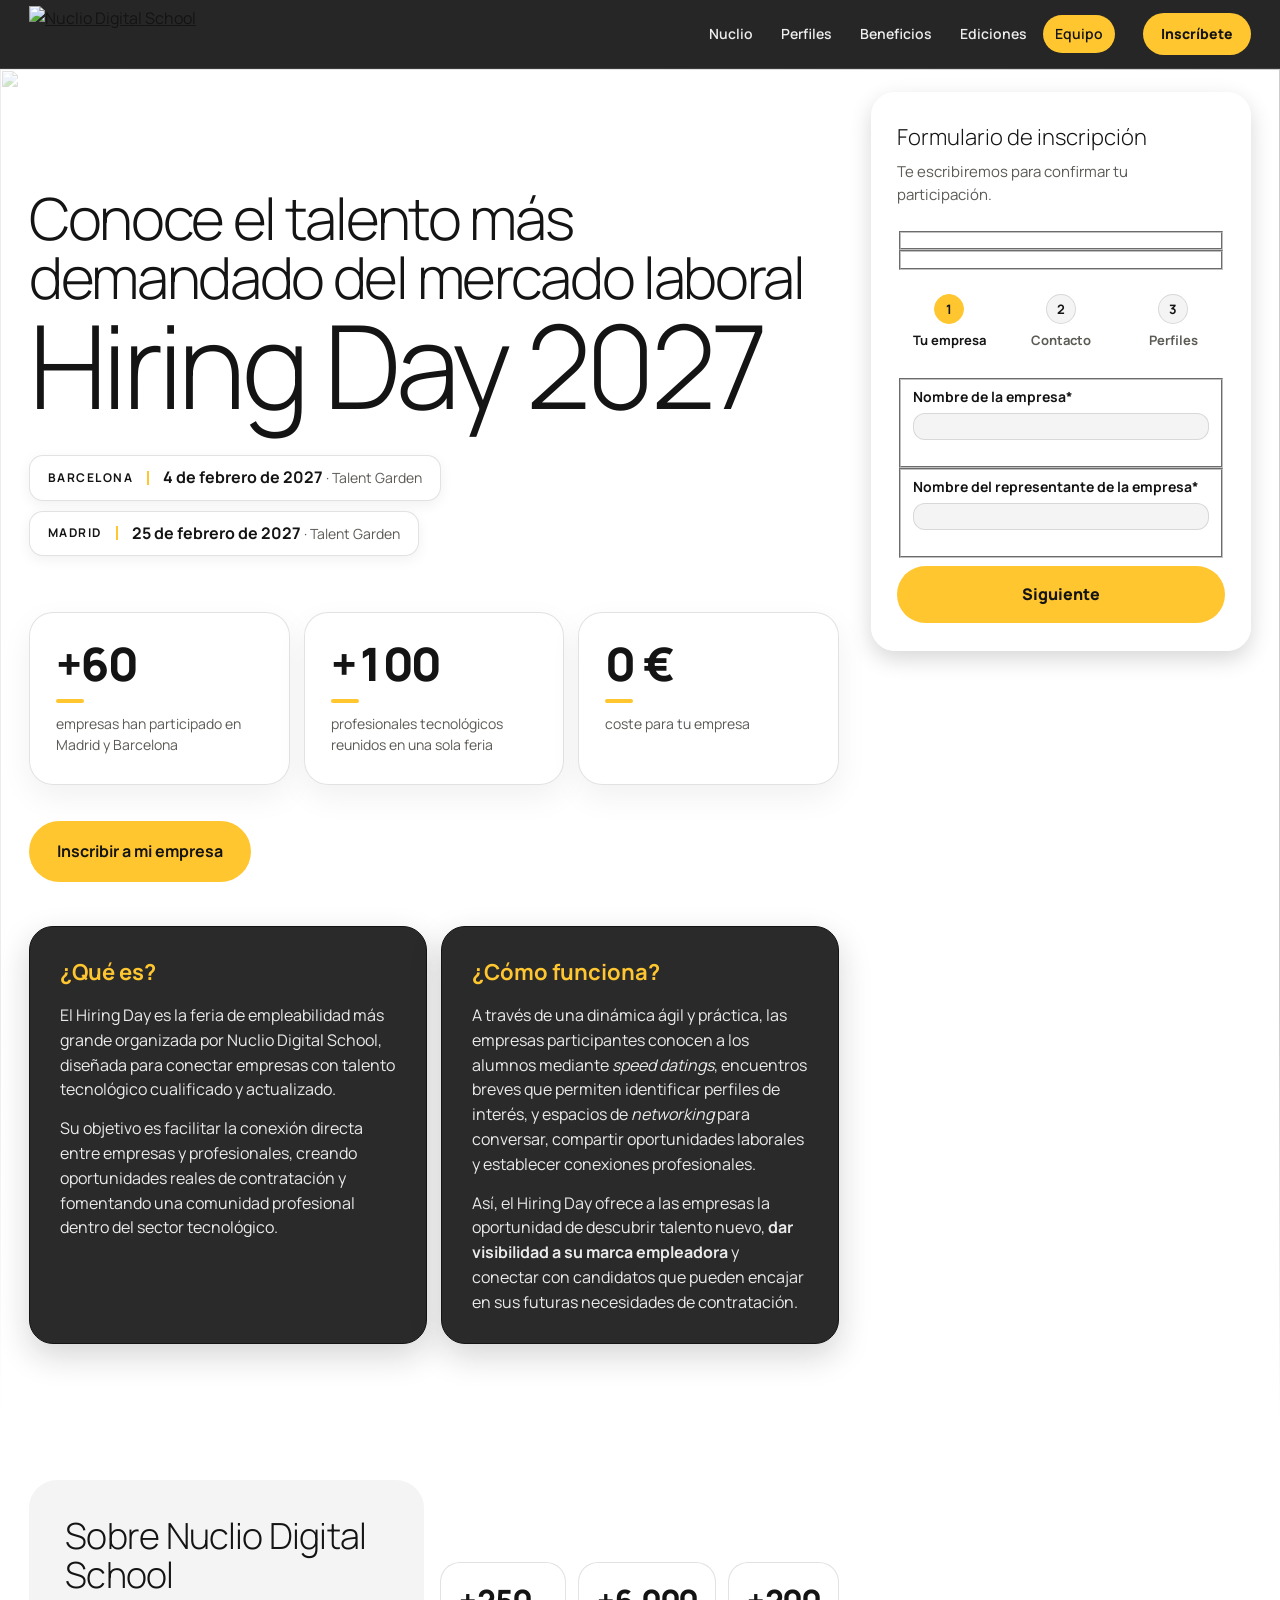
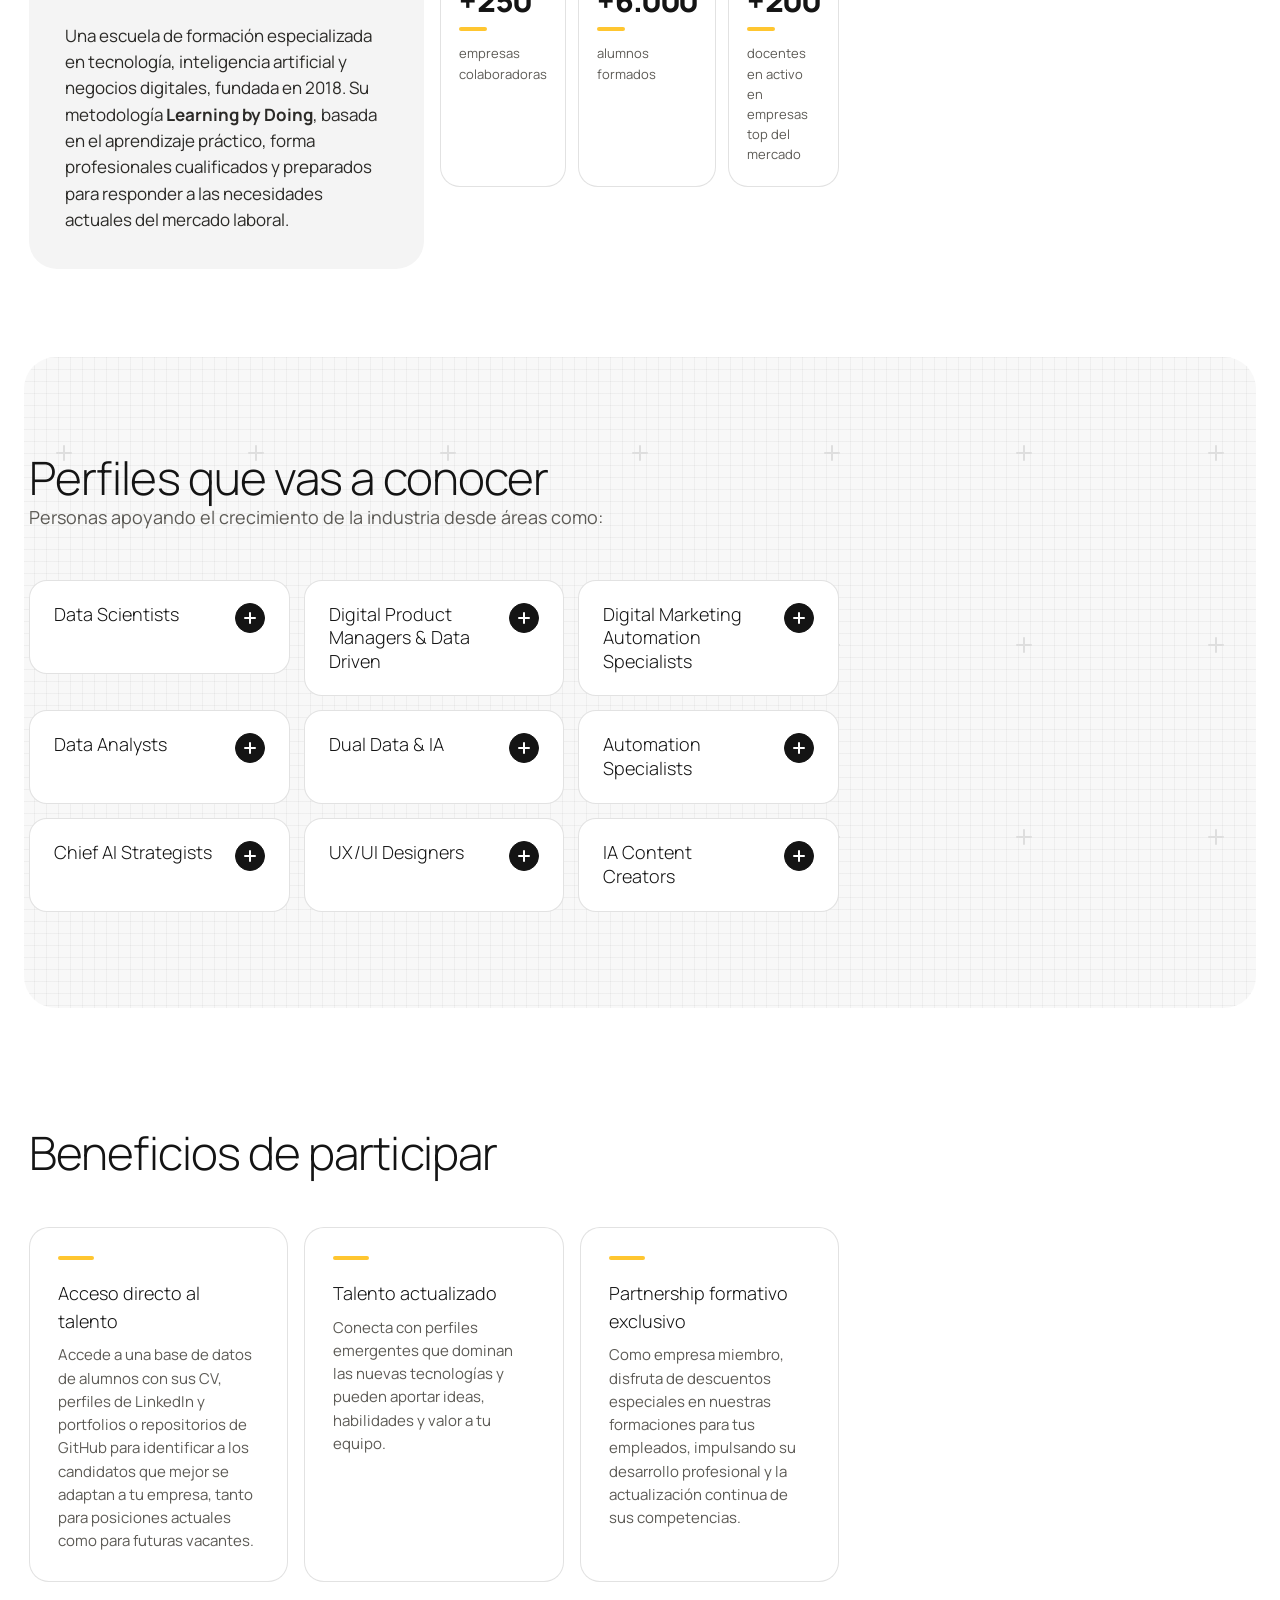
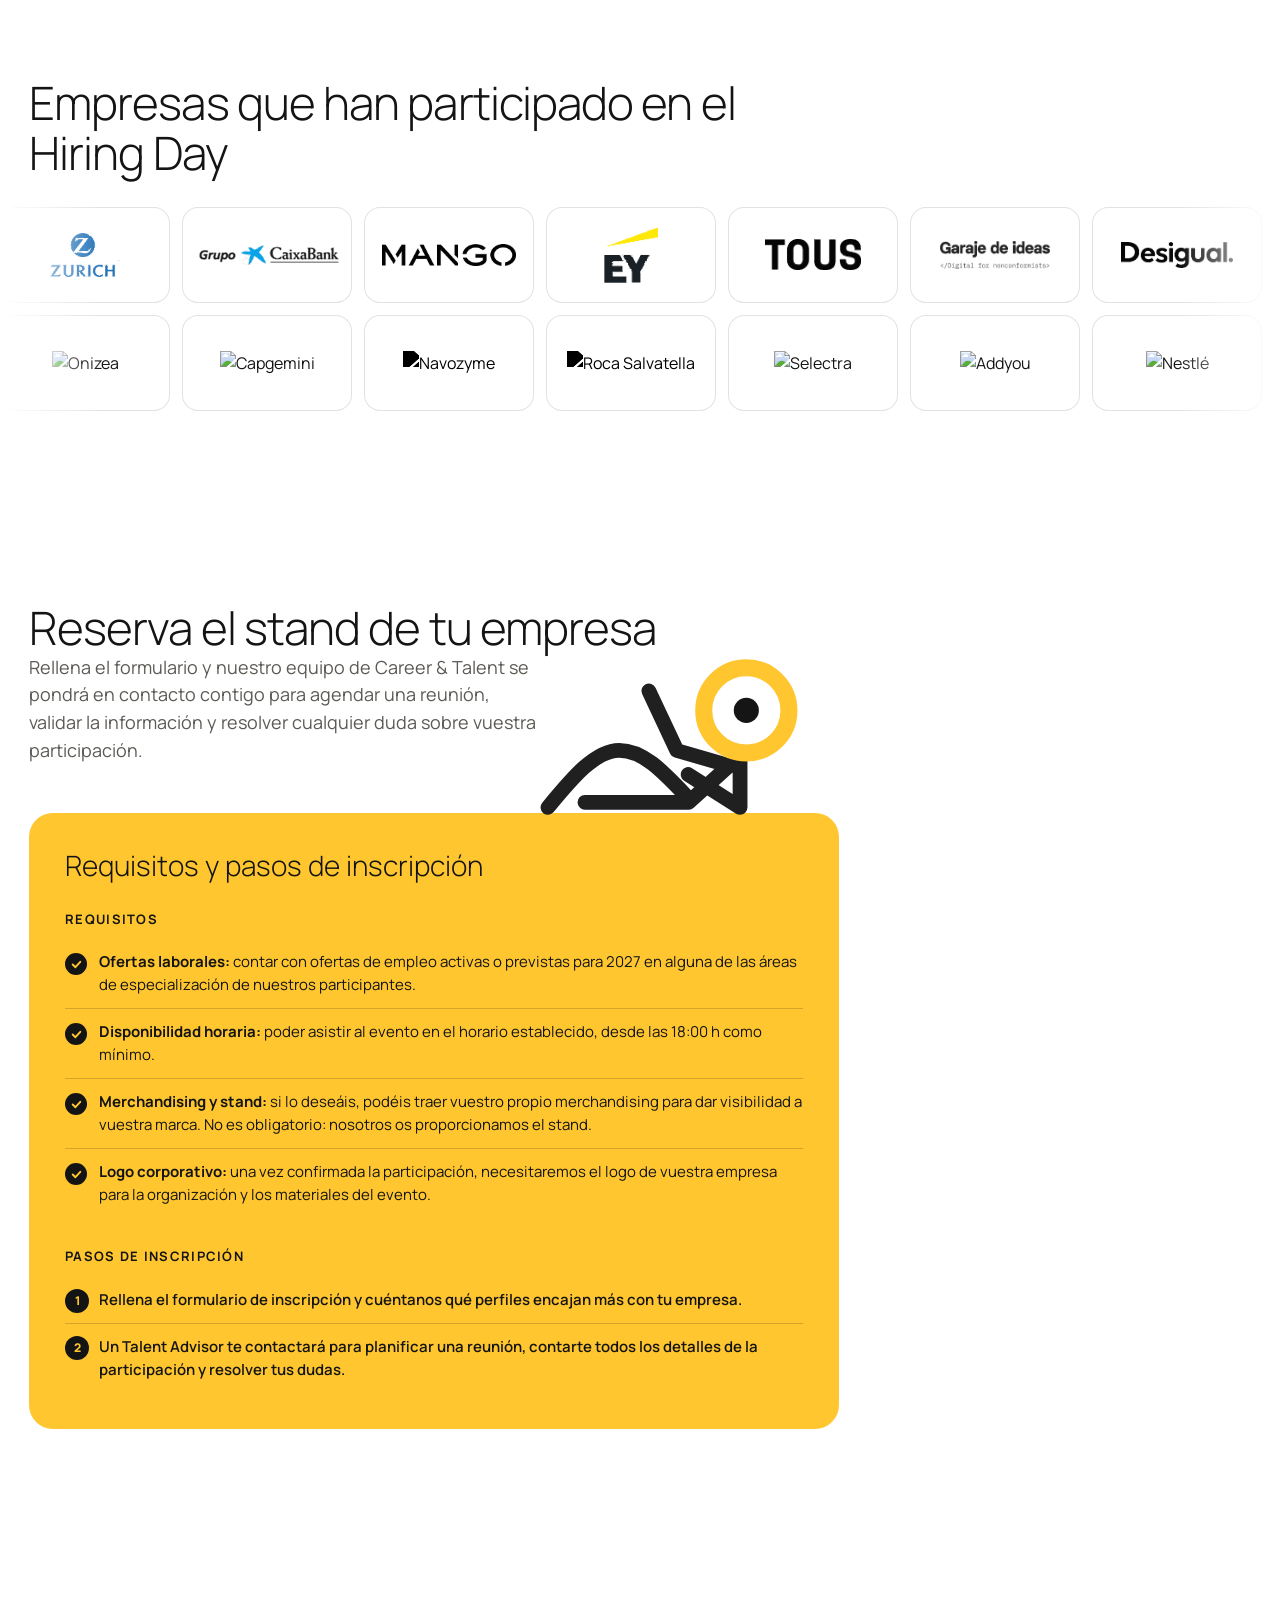
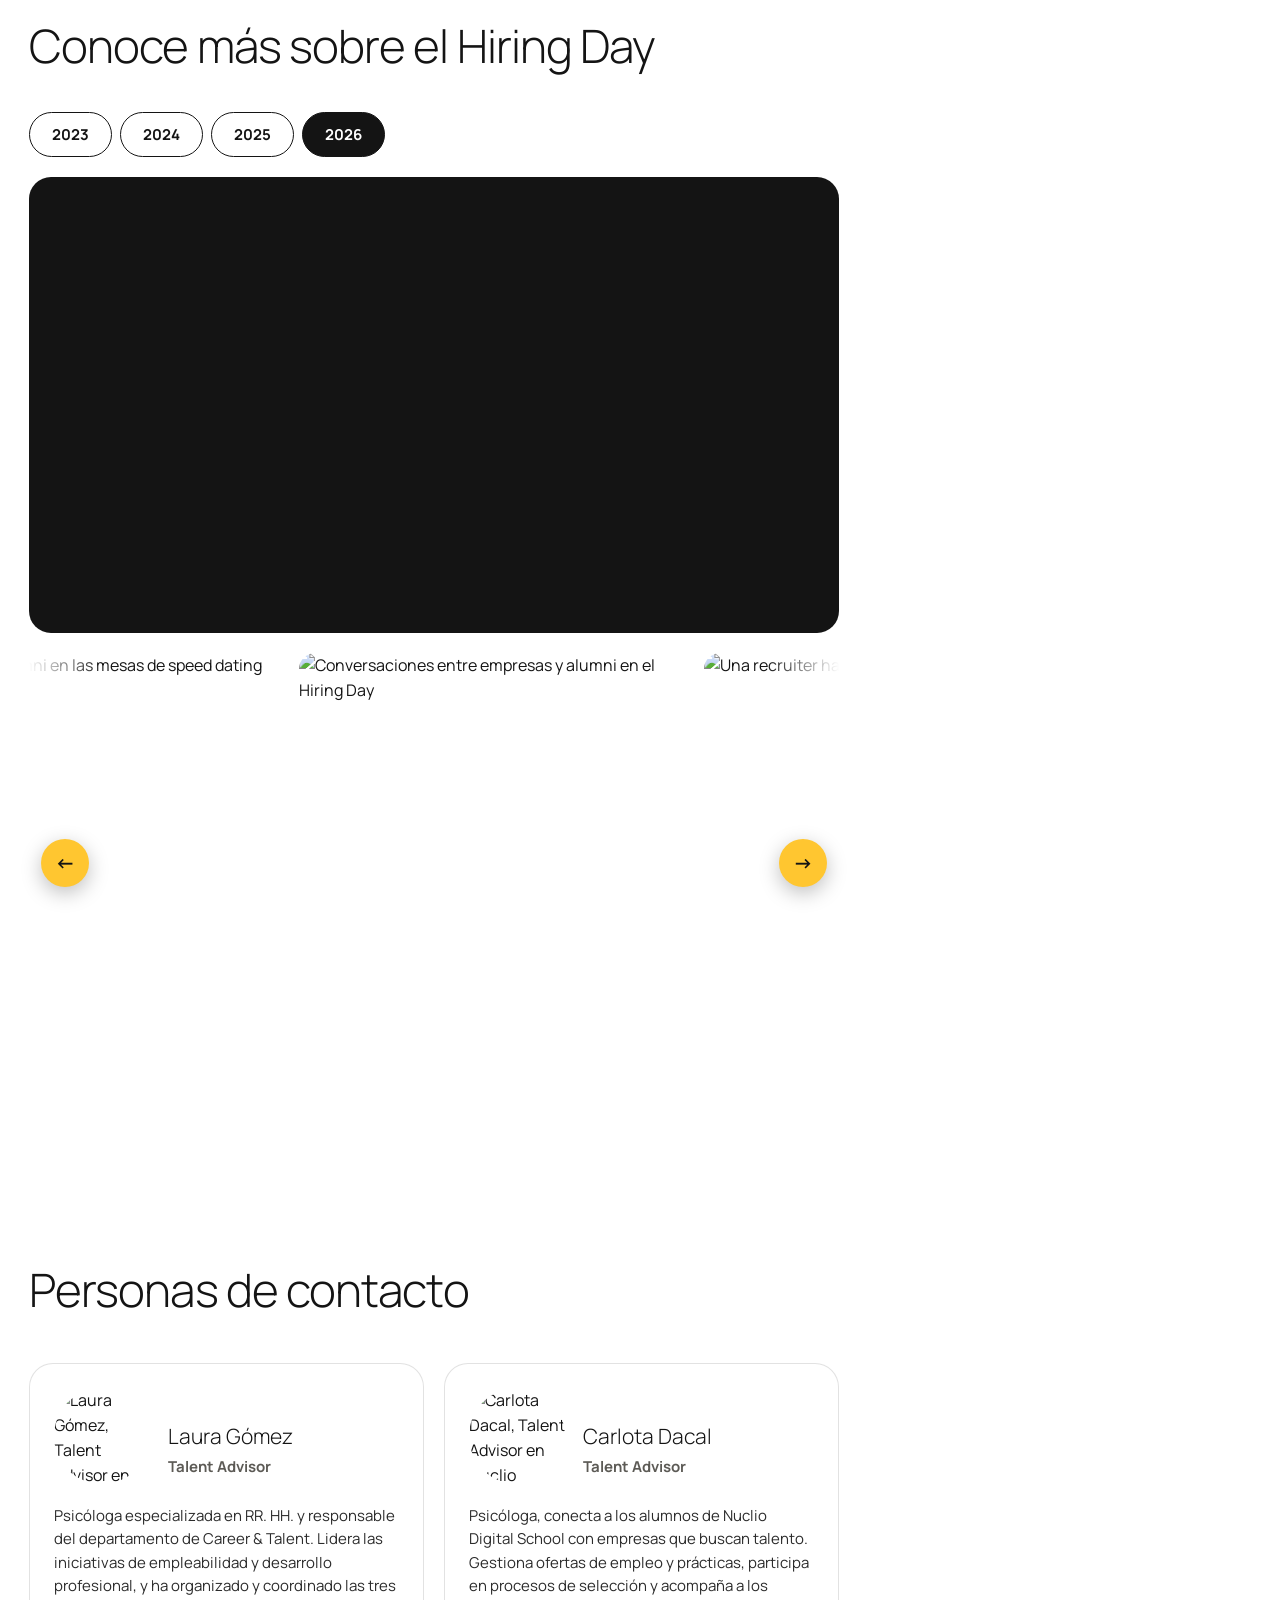
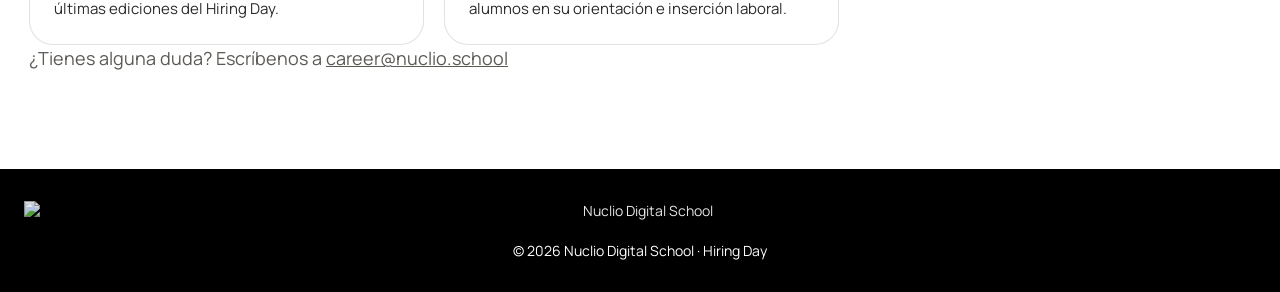
==== commit d7b5146d: "Corregir estilos del formulario en la copia del Hiring Day" ====
--- a/hiring-day/index.html
+++ b/hiring-day/index.html
@@ -501,7 +501,8 @@
 }
 </style>
 <script>document.addEventListener('DOMContentLoaded',function(){if(!('IntersectionObserver' in window))return;var fmt=function(n,dots){var s=String(Math.round(n));return dots?s.replace(/\B(?=(\d{3})+(?!\d))/g,'.'):s};document.querySelectorAll('.hdx-stat strong,.hdx-nstat strong').forEach(function(el){var m=el.textContent.match(/^([^0-9]*)([0-9][0-9.]*)(.*)$/);if(!m)return;var dots=m[2].indexOf('.')>-1,end=parseInt(m[2].replace(/\./g,''),10);if(!end||(!m[1]&&!m[3]&&end>1900&&end<2100))return;el.style.fontVariantNumeric='tabular-nums';el.textContent=m[1]+'0'+m[3];var io=new IntersectionObserver(function(es){if(!es[0].isIntersecting)return;io.disconnect();var t0=null,d=1400;function step(ts){if(!t0)t0=ts;var p=Math.min((ts-t0)/d,1),e=1-Math.pow(1-p,3);el.textContent=m[1]+fmt(end*e,dots)+m[3];if(p<1)requestAnimationFrame(step)}requestAnimationFrame(step)},{threshold:.6});io.observe(el)})});</script>
-<meta name="generator" content="HubSpot"></head>
+<meta name="generator" content="HubSpot"><style id="hs-form-style">.fn-date-picker.pika-single{z-index:9999;display:block;position:relative;color:#333;background:#fff;border:1px solid #ccc;border-bottom-color:#bbb;font-family:Helvetica Neue,Helvetica,Arial,sans-serif;*zoom:1}.fn-date-picker.pika-single.is-hidden{display:none}.fn-date-picker.pika-single.is-bound{position:absolute;box-shadow:0 5px 15px -5px rgba(0,0,0,.5)}.fn-date-picker.pika-single:after,.fn-date-picker.pika-single:before{content:" ";display:table}.fn-date-picker.pika-single:after{clear:both}.fn-date-picker .pika-lendar{float:left;width:240px;margin:8px}.fn-date-picker .pika-title{position:relative;text-align:center}.fn-date-picker .pika-title select{cursor:pointer;position:absolute;z-index:9998;margin:0;left:0;top:5px;filter:alpha(opacity=0);opacity:0}.fn-date-picker .pika-label{display:inline-block;*display:inline;position:relative;z-index:9999;overflow:hidden;margin:0;padding:5px 3px;font-size:14px;line-height:20px;font-weight:700;background-color:#fff}.fn-date-picker .pika-next,.fn-date-picker .pika-prev{display:block;cursor:pointer;position:relative;outline:none;border:0;padding:0;width:20px;height:30px;text-indent:20px;white-space:nowrap;overflow:hidden;background-color:transparent;background-position:50%;background-repeat:no-repeat;background-size:75% 75%;opacity:.5;*position:absolute;*top:0}.fn-date-picker .pika-next:hover,.fn-date-picker .pika-prev:hover{opacity:1}.fn-date-picker .pika-next.is-disabled,.fn-date-picker .pika-prev.is-disabled{cursor:default;opacity:.2}.fn-date-picker .is-rtl .pika-next,.fn-date-picker .pika-prev{float:left;background-image:url("[data-uri]");*left:0}.fn-date-picker .is-rtl .pika-prev,.fn-date-picker .pika-next{float:right;background-image:url("[data-uri]");*right:0}.fn-date-picker .pika-select{display:inline-block;*display:inline}.fn-date-picker .pika-table{width:100%;border-collapse:collapse;border-spacing:0;border:0}.fn-date-picker .pika-table td,.fn-date-picker .pika-table th{width:14.2857142857%;padding:0}.fn-date-picker .pika-table th{color:#999;font-size:12px;line-height:25px;font-weight:700;text-align:center}.fn-date-picker .pika-table abbr{border-bottom:none;cursor:help}.fn-date-picker .pika-button{cursor:pointer;display:block;-moz-box-sizing:border-box;box-sizing:border-box;outline:none;border:0;margin:0;width:100%;padding:5px;color:#666;font-size:12px;line-height:15px;text-align:right;background:#f5f5f5}.fn-date-picker .pika-button:hover{color:#fff!important;background:#ff8000!important;box-shadow:none!important;border-radius:3px!important}.fn-date-picker .is-today .pika-button{color:#3af;font-weight:700}.fn-date-picker .is-selected .pika-button{color:#fff;font-weight:700;background:#3af;box-shadow:inset 0 1px 3px #178fe5;border-radius:3px}.fn-date-picker .is-disabled .pika-button{pointer-events:none;cursor:default;color:#999;opacity:.3}.fn-date-picker .pika-week{font-size:11px;color:#999} .hs-form-9230d625-1c7a-4077-a91a-48ff4c42e4f8_f89c7999-b439-4870-b7ff-3f2c5f6df7d5 .inputs-list.inline-list li{vertical-align:top;display:inline-block;word-wrap:break-word;padding-right:16px}.hs-form-9230d625-1c7a-4077-a91a-48ff4c42e4f8_f89c7999-b439-4870-b7ff-3f2c5f6df7d5 .inputs-list.inline-list li:after{clear:both}.hs-form-9230d625-1c7a-4077-a91a-48ff4c42e4f8_f89c7999-b439-4870-b7ff-3f2c5f6df7d5 .inputs-list.inline-list li input{float:left}.hs-form-9230d625-1c7a-4077-a91a-48ff4c42e4f8_f89c7999-b439-4870-b7ff-3f2c5f6df7d5 .inputs-list.inline-list.inline-list-2 li{width:50%}.hs-form-9230d625-1c7a-4077-a91a-48ff4c42e4f8_f89c7999-b439-4870-b7ff-3f2c5f6df7d5 .inputs-list.inline-list.inline-list-2 li:nth-child(2n){padding-right:0}.hs-form-9230d625-1c7a-4077-a91a-48ff4c42e4f8_f89c7999-b439-4870-b7ff-3f2c5f6df7d5 .inputs-list.inline-list.inline-list-3 li{width:33%}.hs-form-9230d625-1c7a-4077-a91a-48ff4c42e4f8_f89c7999-b439-4870-b7ff-3f2c5f6df7d5 .inputs-list.inline-list.inline-list-3 li:nth-child(3n){width:34%;padding-right:0}.hs-fieldtype-intl-phone.hs-input{padding:0;background:none;border:none;height:auto}.hs-fieldtype-intl-phone.hs-input:after{clear:both;content:" ";display:table}.hs-fieldtype-intl-phone.hs-input .hs-input{margin-bottom:0}.hs-fieldtype-intl-phone.hs-input input{width:68%!important;float:right}.hs-fieldtype-intl-phone.hs-input select{float:left;width:30%!important}@media (max-device-width:480px) and (min-device-width:320px),(max-width:400px){.hs-form-9230d625-1c7a-4077-a91a-48ff4c42e4f8_f89c7999-b439-4870-b7ff-3f2c5f6df7d5>.hs-phone>.input>.hs-fieldtype-intl-phone.hs-input>input.hs-input{width:68%!important}.hs-form-9230d625-1c7a-4077-a91a-48ff4c42e4f8_f89c7999-b439-4870-b7ff-3f2c5f6df7d5>.hs-phone>.input>.hs-fieldtype-intl-phone.hs-input>select.hs-input{width:30%!important}}.hs-fieldtype-textarea.hs-input{resize:vertical}.hs-form-9230d625-1c7a-4077-a91a-48ff4c42e4f8_f89c7999-b439-4870-b7ff-3f2c5f6df7d5 .hs-button{white-space:pre-wrap}.hs-form-9230d625-1c7a-4077-a91a-48ff4c42e4f8_f89c7999-b439-4870-b7ff-3f2c5f6df7d5 .hs-richtext{word-break:break-word}.hs-form-9230d625-1c7a-4077-a91a-48ff4c42e4f8_f89c7999-b439-4870-b7ff-3f2c5f6df7d5 fieldset{border:0;padding:0;margin:0;max-width:500px}.hs-form-9230d625-1c7a-4077-a91a-48ff4c42e4f8_f89c7999-b439-4870-b7ff-3f2c5f6df7d5 fieldset.form-columns-1 .hs-input{width:95%}.hs-form-9230d625-1c7a-4077-a91a-48ff4c42e4f8_f89c7999-b439-4870-b7ff-3f2c5f6df7d5 fieldset.form-columns-1 .input{margin-right:8px}.hs-form-9230d625-1c7a-4077-a91a-48ff4c42e4f8_f89c7999-b439-4870-b7ff-3f2c5f6df7d5 fieldset.form-columns-1 input[type=checkbox],.hs-form-9230d625-1c7a-4077-a91a-48ff4c42e4f8_f89c7999-b439-4870-b7ff-3f2c5f6df7d5 fieldset.form-columns-1 input[type=radio]{width:auto}.hs-form-9230d625-1c7a-4077-a91a-48ff4c42e4f8_f89c7999-b439-4870-b7ff-3f2c5f6df7d5 fieldset.form-columns-2 .hs-form-field{width:50%;float:left}.hs-form-9230d625-1c7a-4077-a91a-48ff4c42e4f8_f89c7999-b439-4870-b7ff-3f2c5f6df7d5 fieldset.form-columns-2 .input{margin-right:8px}.hs-form-9230d625-1c7a-4077-a91a-48ff4c42e4f8_f89c7999-b439-4870-b7ff-3f2c5f6df7d5 fieldset.form-columns-3 .hs-form-field{width:32.7%;float:left}.hs-form-9230d625-1c7a-4077-a91a-48ff4c42e4f8_f89c7999-b439-4870-b7ff-3f2c5f6df7d5 fieldset.form-columns-3 .input{margin-right:8px}.hs-form-9230d625-1c7a-4077-a91a-48ff4c42e4f8_f89c7999-b439-4870-b7ff-3f2c5f6df7d5 label.hs-hidden{visibility:hidden}.hs-form-9230d625-1c7a-4077-a91a-48ff4c42e4f8_f89c7999-b439-4870-b7ff-3f2c5f6df7d5 .hs-field-desc{width:100%}.hs-custom-style .hs-input,.hs-custom-style fieldset{max-width:100%}.hs-custom-style>div.form-columns-3 .hs-form-field,.hs-custom-style fieldset.form-columns-3 .hs-form-field{width:33.3%}.hs-custom-style>div>div:last-of-type .hs-input:not([type=checkbox]):not([type=radio]),.hs-custom-style fieldset>div:last-of-type .hs-input:not([type=checkbox]):not([type=radio]){width:100%;max-width:100%}.hs-custom-style>div input:not([type=image]):not([type=submit]):not([type=button]):not([type=radio]):not([type=checkbox]):not([type=file]),.hs-custom-style fieldset input:not([type=image]):not([type=submit]):not([type=button]):not([type=radio]):not([type=checkbox]):not([type=file]){box-sizing:border-box;padding:0 15px;min-height:27px}.hs-custom-style>div textarea,.hs-custom-style fieldset textarea{padding:10px 15px}.hs-custom-style .hs-dependent-field>div .hs-input:not([type=checkbox]):not([type=radio]){width:100%}@media (max-width:400px),(min-device-width:320px) and (max-device-width:480px){.hs-custom-style .hs-input:not([type=checkbox]):not([type=radio]),.hs-custom-style fieldset{margin-right:0!important;width:100%!important}form.hs-form-9230d625-1c7a-4077-a91a-48ff4c42e4f8_f89c7999-b439-4870-b7ff-3f2c5f6df7d5:not(.hs-video-form) .form-columns-2 .hs-form-field,form.hs-form-9230d625-1c7a-4077-a91a-48ff4c42e4f8_f89c7999-b439-4870-b7ff-3f2c5f6df7d5:not(.hs-video-form) .form-columns-3 .hs-form-field{float:none;width:100%}form.hs-form-9230d625-1c7a-4077-a91a-48ff4c42e4f8_f89c7999-b439-4870-b7ff-3f2c5f6df7d5:not(.hs-video-form) .form-columns-2 .hs-form-field .hs-input,form.hs-form-9230d625-1c7a-4077-a91a-48ff4c42e4f8_f89c7999-b439-4870-b7ff-3f2c5f6df7d5:not(.hs-video-form) .form-columns-3 .hs-form-field .hs-input{width:95%}form.hs-form-9230d625-1c7a-4077-a91a-48ff4c42e4f8_f89c7999-b439-4870-b7ff-3f2c5f6df7d5:not(.hs-video-form) .form-columns-2 .hs-form-field input[type=checkbox],form.hs-form-9230d625-1c7a-4077-a91a-48ff4c42e4f8_f89c7999-b439-4870-b7ff-3f2c5f6df7d5:not(.hs-video-form) .form-columns-2 .hs-form-field input[type=radio],form.hs-form-9230d625-1c7a-4077-a91a-48ff4c42e4f8_f89c7999-b439-4870-b7ff-3f2c5f6df7d5:not(.hs-video-form) .form-columns-3 .hs-form-field input[type=checkbox],form.hs-form-9230d625-1c7a-4077-a91a-48ff4c42e4f8_f89c7999-b439-4870-b7ff-3f2c5f6df7d5:not(.hs-video-form) .form-columns-3 .hs-form-field input[type=radio]{width:auto}}.legal-consent-container .field.hs-form-field{margin-bottom:8px}.legal-consent-container .hs-field-desc.checkbox-desc{margin:-12px 0 0 21px}.legal-consent-container .hs-form-booleancheckbox-display input{float:left}.legal-consent-container .hs-form-booleancheckbox-display>span{display:block;margin-left:20px}.legal-consent-container .hs-form-booleancheckbox-display p{margin:0;display:inline}.legal-consent-container .hs-error-msgs label{color:#f2545b}.legal-consent-container~.hs_recaptcha{margin-top:18px}.cookie-reset-container{font-size:14px;margin-bottom:10px;text-align:right}#hs-outer-captcha-target,#hs-outer-captcha-target *{display:none;height:0;width:0}.hubspot-link__container{font-size:14px;padding-bottom:40px;position:relative;color:#9fa0a2;font-family:Helvetica Neue,Helvetica,Arial,sans-serif}.hubspot-link-text{color:#00a4bd;font-weight:400}.hubspot-link__container.sproket{color:#9fa0a2}.hubspot-link{color:#9fa0a2}.hubspot-link,.hubspot-link:hover{text-decoration:none}.hubspot-link:hover .hubspot-link-text{text-decoration:underline}.hubspot-link__icon{margin-bottom:-1px;margin-right:5px}.hubspot-link__container.sproket .hubspot-link__icon{width:30px;margin-right:0;float:left;margin-top:-9px;margin-left:-5px}</style>
+</head>
 <body>
 <!--  Added by GoogleTagManager integration -->
 
@@ -673,7 +674,7 @@
         <div class="hdx-card">
           <h3>Formulario de inscripción</h3>
           <p>Te escribiremos para confirmar tu participación.</p>
-          <div id="hdx-form"><form id="hsForm_9230d625-1c7a-4077-a91a-48ff4c42e4f8" accept-charset="UTF-8" novalidate="" class="hs-form-private hsForm_9230d625-1c7a-4077-a91a-48ff4c42e4f8 hs-form-9230d625-1c7a-4077-a91a-48ff4c42e4f8 hs-form-9230d625-1c7a-4077-a91a-48ff4c42e4f8_7b24b749-e226-4b72-8423-b76fa28e4445 hs-form stacked hs-custom-style" data-test-id="hsForm_9230d625-1c7a-4077-a91a-48ff4c42e4f8" action="#" onsubmit="return false"><fieldset class="form-columns-0"><div class="hs-richtext hs-main-font-element"><img src="https://recursos.nuclio.school/hubfs/92196.jpg" style="max-width: 100%; max-height: 100%" data-img-aspect-ratio="3.037974683544304" alt="Copia de Form-Genérico" width="1920" data-img-width="1920" data-img-height="632"></div></fieldset><fieldset class="form-columns-1"><div class="hs_company hs-company hs-fieldtype-text field hs-form-field"><label id="label-company-9230d625-1c7a-4077-a91a-48ff4c42e4f8" class="" for="company-9230d625-1c7a-4077-a91a-48ff4c42e4f8"><span>Nombre de la empresa</span><span class="hs-form-required">*</span></label><div class="input"><input id="company-9230d625-1c7a-4077-a91a-48ff4c42e4f8" name="company" required="" placeholder="" type="text" class="hs-input" inputmode="text" autocomplete="organization"></div></div></fieldset><fieldset class="form-columns-1"><div class="hs_firstname hs-firstname hs-fieldtype-text field hs-form-field"><label id="label-firstname-9230d625-1c7a-4077-a91a-48ff4c42e4f8" class="" for="firstname-9230d625-1c7a-4077-a91a-48ff4c42e4f8"><span>Nombre del representante de la empresa</span><span class="hs-form-required">*</span></label><div class="input"><input id="firstname-9230d625-1c7a-4077-a91a-48ff4c42e4f8" name="firstname" required="" placeholder="" type="text" class="hs-input" inputmode="text" autocomplete="given-name"></div></div></fieldset><fieldset class="form-columns-2"><div class="hs_email hs-email hs-fieldtype-text field hs-form-field"><label id="label-email-9230d625-1c7a-4077-a91a-48ff4c42e4f8" class="" for="email-9230d625-1c7a-4077-a91a-48ff4c42e4f8"><span>Correo</span><span class="hs-form-required">*</span></label><div class="input"><input id="email-9230d625-1c7a-4077-a91a-48ff4c42e4f8" name="email" required="" placeholder="" type="email" class="hs-input" inputmode="email" autocomplete="email"></div></div><div class="hs_phone hs-phone hs-fieldtype-phonenumber field hs-form-field"><label id="label-phone-9230d625-1c7a-4077-a91a-48ff4c42e4f8" class="" for="phone-9230d625-1c7a-4077-a91a-48ff4c42e4f8"><span>Número de teléfono</span><span class="hs-form-required">*</span></label><div class="input"><input id="phone-9230d625-1c7a-4077-a91a-48ff4c42e4f8" name="phone" required="" placeholder="" type="tel" class="hs-input" inputmode="tel" autocomplete="tel"></div></div></fieldset><fieldset class="form-columns-1"><div class="hs_city hs-city hs-fieldtype-text field hs-form-field"><label id="label-city-9230d625-1c7a-4077-a91a-48ff4c42e4f8" class="" for="city-9230d625-1c7a-4077-a91a-48ff4c42e4f8"><span>Ubicación donde asistirá al evento&nbsp;</span><span class="hs-form-required">*</span></label><div class="input"><input id="city-9230d625-1c7a-4077-a91a-48ff4c42e4f8" name="city" required="" placeholder="Madrid / Barcelona / Ambas" type="text" class="hs-input" inputmode="text" autocomplete="address-level2"></div></div></fieldset><fieldset class="form-columns-1"><div class="hs_hr___texto_extra hs-hr___texto_extra hs-fieldtype-textarea field hs-form-field"><label id="label-hr___texto_extra-9230d625-1c7a-4077-a91a-48ff4c42e4f8" class="" for="hr___texto_extra-9230d625-1c7a-4077-a91a-48ff4c42e4f8"><span>¿Cómo prefieres que te contactemos: por teléfono o mediante una reunión por videollamada?</span><span class="hs-form-required">*</span></label><div class="input"><textarea id="hr___texto_extra-9230d625-1c7a-4077-a91a-48ff4c42e4f8" class="hs-input hs-fieldtype-textarea" name="hr___texto_extra" required="" placeholder=""></textarea></div></div></fieldset><fieldset class="form-columns-1"><div class="hs_master___checkbox hs-master___checkbox hs-fieldtype-checkbox field hs-form-field"><label id="label-master___checkbox-9230d625-1c7a-4077-a91a-48ff4c42e4f8" class="" for="master___checkbox-9230d625-1c7a-4077-a91a-48ff4c42e4f8"><span>Selecciona uno o varios programas cuyos Alumnis podrían encajar en las necesidades de tu empresa.</span></label><div class="input"><ul role="checkbox" class="inputs-list multi-container"><li class="hs-form-checkbox" role="checkbox"><label for="master___checkbox0-9230d625-1c7a-4077-a91a-48ff4c42e4f8" class="hs-form-checkbox-display"><input id="master___checkbox0-9230d625-1c7a-4077-a91a-48ff4c42e4f8" class="hs-input" type="checkbox" name="master___checkbox" value="Dual Master en Data &amp; AI"><span>Dual Master en Data &amp; AI</span></label></li><li class="hs-form-checkbox" role="checkbox"><label for="master___checkbox1-9230d625-1c7a-4077-a91a-48ff4c42e4f8" class="hs-form-checkbox-display"><input id="master___checkbox1-9230d625-1c7a-4077-a91a-48ff4c42e4f8" class="hs-input" type="checkbox" name="master___checkbox" value="Máster en Automation &amp; AI"><span>Máster en Automation &amp; AI</span></label></li><li class="hs-form-checkbox" role="checkbox"><label for="master___checkbox2-9230d625-1c7a-4077-a91a-48ff4c42e4f8" class="hs-form-checkbox-display"><input id="master___checkbox2-9230d625-1c7a-4077-a91a-48ff4c42e4f8" class="hs-input" type="checkbox" name="master___checkbox" value="Máster en Chief AI Strategy"><span>Máster en Chief AI Strategy</span></label></li><li class="hs-form-checkbox" role="checkbox"><label for="master___checkbox3-9230d625-1c7a-4077-a91a-48ff4c42e4f8" class="hs-form-checkbox-display"><input id="master___checkbox3-9230d625-1c7a-4077-a91a-48ff4c42e4f8" class="hs-input" type="checkbox" name="master___checkbox" value="Máster en Data Analytics"><span>Máster en Data Analytics</span></label></li><li class="hs-form-checkbox" role="checkbox"><label for="master___checkbox4-9230d625-1c7a-4077-a91a-48ff4c42e4f8" class="hs-form-checkbox-display"><input id="master___checkbox4-9230d625-1c7a-4077-a91a-48ff4c42e4f8" class="hs-input" type="checkbox" name="master___checkbox" value="Máster en Data Science &amp; AI"><span>Máster en Data Science &amp; AI</span></label></li><li class="hs-form-checkbox" role="checkbox"><label for="master___checkbox5-9230d625-1c7a-4077-a91a-48ff4c42e4f8" class="hs-form-checkbox-display"><input id="master___checkbox5-9230d625-1c7a-4077-a91a-48ff4c42e4f8" class="hs-input" type="checkbox" name="master___checkbox" value="Máster en Digital Product Management &amp; AI Automation"><span>Máster en Product Management: AI &amp; Data-Driven</span></label></li><li class="hs-form-checkbox" role="checkbox"><label for="master___checkbox6-9230d625-1c7a-4077-a91a-48ff4c42e4f8" class="hs-form-checkbox-display"><input id="master___checkbox6-9230d625-1c7a-4077-a91a-48ff4c42e4f8" class="hs-input" type="checkbox" name="master___checkbox" value="Máster en Marketing Automation &amp; AI Strategy"><span>Máster en Marketing Automation &amp; AI Strategy</span></label></li><li class="hs-form-checkbox" role="checkbox"><label for="master___checkbox7-9230d625-1c7a-4077-a91a-48ff4c42e4f8" class="hs-form-checkbox-display"><input id="master___checkbox7-9230d625-1c7a-4077-a91a-48ff4c42e4f8" class="hs-input" type="checkbox" name="master___checkbox" value="Máster en UX UI Design"><span>Máster en UX UI Design</span></label></li><li class="hs-form-checkbox" role="checkbox"><label for="master___checkbox8-9230d625-1c7a-4077-a91a-48ff4c42e4f8" class="hs-form-checkbox-display"><input id="master___checkbox8-9230d625-1c7a-4077-a91a-48ff4c42e4f8" class="hs-input" type="checkbox" name="master___checkbox" value="Máster en Full Stack Development"><span>Máster en AI for Creators</span></label></li><li class="hs-form-checkbox" role="checkbox"><label for="master___checkbox9-9230d625-1c7a-4077-a91a-48ff4c42e4f8" class="hs-form-checkbox-display"><input id="master___checkbox9-9230d625-1c7a-4077-a91a-48ff4c42e4f8" class="hs-input" type="checkbox" name="master___checkbox" value="Máster en Inteligencia Artificial"><span>Máster en Inteligencia Artificial</span></label></li></ul></div></div></fieldset><fieldset class="form-columns-1"><div class="hs_0-2/career___talent hs-0-2/career___talent hs-fieldtype-booleancheckbox field hs-form-field" style="display: none;"><div class="input"></div></div></fieldset><iframe name="target_iframe_9230d625-1c7a-4077-a91a-48ff4c42e4f8" style="display: none;"></iframe><div class="hs_submit hs-submit"><div class="hs-field-desc" style="display: none;"></div><div class="actions"><input type="submit" class="hs-button primary large" value="Enviar" disabled="" title="Formulario desactivado: versión de demostración"></div></div></form></div>
+          <div id="hdx-form"><form id="hsForm_9230d625-1c7a-4077-a91a-48ff4c42e4f8" accept-charset="UTF-8" novalidate="" class="hs-form-private hsForm_9230d625-1c7a-4077-a91a-48ff4c42e4f8 hs-form-9230d625-1c7a-4077-a91a-48ff4c42e4f8 hs-form-9230d625-1c7a-4077-a91a-48ff4c42e4f8_7b24b749-e226-4b72-8423-b76fa28e4445 hs-form stacked hs-custom-style" data-test-id="hsForm_9230d625-1c7a-4077-a91a-48ff4c42e4f8" action="#" onsubmit="return false"><fieldset class="form-columns-0"><div class="hs-richtext hs-main-font-element"><img src="https://recursos.nuclio.school/hubfs/92196.jpg" style="max-width: 100%; max-height: 100%" data-img-aspect-ratio="3.037974683544304" alt="Copia de Form-Genérico" width="1920" data-img-width="1920" data-img-height="632"></div></fieldset><fieldset class="form-columns-1"><div class="hs_company hs-company hs-fieldtype-text field hs-form-field"><label id="label-company-9230d625-1c7a-4077-a91a-48ff4c42e4f8" class="" for="company-9230d625-1c7a-4077-a91a-48ff4c42e4f8"><span>Nombre de la empresa</span><span class="hs-form-required">*</span></label><div class="input"><input id="company-9230d625-1c7a-4077-a91a-48ff4c42e4f8" name="company" required="" placeholder="" type="text" class="hs-input" inputmode="text" autocomplete="organization"></div></div></fieldset><fieldset class="form-columns-1"><div class="hs_firstname hs-firstname hs-fieldtype-text field hs-form-field"><label id="label-firstname-9230d625-1c7a-4077-a91a-48ff4c42e4f8" class="" for="firstname-9230d625-1c7a-4077-a91a-48ff4c42e4f8"><span>Nombre del representante de la empresa</span><span class="hs-form-required">*</span></label><div class="input"><input id="firstname-9230d625-1c7a-4077-a91a-48ff4c42e4f8" name="firstname" required="" placeholder="" type="text" class="hs-input" inputmode="text" autocomplete="given-name"></div></div></fieldset><fieldset class="form-columns-2"><div class="hs_email hs-email hs-fieldtype-text field hs-form-field"><label id="label-email-9230d625-1c7a-4077-a91a-48ff4c42e4f8" class="" for="email-9230d625-1c7a-4077-a91a-48ff4c42e4f8"><span>Correo</span><span class="hs-form-required">*</span></label><div class="input"><input id="email-9230d625-1c7a-4077-a91a-48ff4c42e4f8" name="email" required="" placeholder="" type="email" class="hs-input" inputmode="email" autocomplete="email"></div></div><div class="hs_phone hs-phone hs-fieldtype-phonenumber field hs-form-field"><label id="label-phone-9230d625-1c7a-4077-a91a-48ff4c42e4f8" class="" for="phone-9230d625-1c7a-4077-a91a-48ff4c42e4f8"><span>Número de teléfono</span><span class="hs-form-required">*</span></label><div class="input"><input id="phone-9230d625-1c7a-4077-a91a-48ff4c42e4f8" name="phone" required="" placeholder="" type="tel" class="hs-input" inputmode="tel" autocomplete="tel"></div></div></fieldset><fieldset class="form-columns-1"><div class="hs_city hs-city hs-fieldtype-text field hs-form-field"><label id="label-city-9230d625-1c7a-4077-a91a-48ff4c42e4f8" class="" for="city-9230d625-1c7a-4077-a91a-48ff4c42e4f8"><span>Ubicación donde asistirá al evento&nbsp;</span><span class="hs-form-required">*</span></label><div class="input"><input id="city-9230d625-1c7a-4077-a91a-48ff4c42e4f8" name="city" required="" placeholder="Madrid / Barcelona / Ambas" type="text" class="hs-input" inputmode="text" autocomplete="address-level2"></div></div></fieldset><fieldset class="form-columns-1"><div class="hs_hr___texto_extra hs-hr___texto_extra hs-fieldtype-textarea field hs-form-field"><label id="label-hr___texto_extra-9230d625-1c7a-4077-a91a-48ff4c42e4f8" class="" for="hr___texto_extra-9230d625-1c7a-4077-a91a-48ff4c42e4f8"><span>¿Cómo prefieres que te contactemos: por teléfono o mediante una reunión por videollamada?</span><span class="hs-form-required">*</span></label><div class="input"><textarea id="hr___texto_extra-9230d625-1c7a-4077-a91a-48ff4c42e4f8" class="hs-input hs-fieldtype-textarea" name="hr___texto_extra" required="" placeholder=""></textarea></div></div></fieldset><fieldset class="form-columns-1"><div class="hs_master___checkbox hs-master___checkbox hs-fieldtype-checkbox field hs-form-field"><label id="label-master___checkbox-9230d625-1c7a-4077-a91a-48ff4c42e4f8" class="" for="master___checkbox-9230d625-1c7a-4077-a91a-48ff4c42e4f8"><span>Selecciona uno o varios programas cuyos Alumnis podrían encajar en las necesidades de tu empresa.</span></label><div class="input"><ul role="checkbox" class="inputs-list multi-container"><li class="hs-form-checkbox" role="checkbox"><label for="master___checkbox0-9230d625-1c7a-4077-a91a-48ff4c42e4f8" class="hs-form-checkbox-display"><input id="master___checkbox0-9230d625-1c7a-4077-a91a-48ff4c42e4f8" class="hs-input" type="checkbox" name="master___checkbox" value="Dual Master en Data &amp; AI"><span>Dual Master en Data &amp; AI</span></label></li><li class="hs-form-checkbox" role="checkbox"><label for="master___checkbox1-9230d625-1c7a-4077-a91a-48ff4c42e4f8" class="hs-form-checkbox-display"><input id="master___checkbox1-9230d625-1c7a-4077-a91a-48ff4c42e4f8" class="hs-input" type="checkbox" name="master___checkbox" value="Máster en Automation &amp; AI"><span>Máster en Automation &amp; AI</span></label></li><li class="hs-form-checkbox" role="checkbox"><label for="master___checkbox2-9230d625-1c7a-4077-a91a-48ff4c42e4f8" class="hs-form-checkbox-display"><input id="master___checkbox2-9230d625-1c7a-4077-a91a-48ff4c42e4f8" class="hs-input" type="checkbox" name="master___checkbox" value="Máster en Chief AI Strategy"><span>Máster en Chief AI Strategy</span></label></li><li class="hs-form-checkbox" role="checkbox"><label for="master___checkbox3-9230d625-1c7a-4077-a91a-48ff4c42e4f8" class="hs-form-checkbox-display"><input id="master___checkbox3-9230d625-1c7a-4077-a91a-48ff4c42e4f8" class="hs-input" type="checkbox" name="master___checkbox" value="Máster en Data Analytics"><span>Máster en Data Analytics</span></label></li><li class="hs-form-checkbox" role="checkbox"><label for="master___checkbox4-9230d625-1c7a-4077-a91a-48ff4c42e4f8" class="hs-form-checkbox-display"><input id="master___checkbox4-9230d625-1c7a-4077-a91a-48ff4c42e4f8" class="hs-input" type="checkbox" name="master___checkbox" value="Máster en Data Science &amp; AI"><span>Máster en Data Science &amp; AI</span></label></li><li class="hs-form-checkbox" role="checkbox"><label for="master___checkbox5-9230d625-1c7a-4077-a91a-48ff4c42e4f8" class="hs-form-checkbox-display"><input id="master___checkbox5-9230d625-1c7a-4077-a91a-48ff4c42e4f8" class="hs-input" type="checkbox" name="master___checkbox" value="Máster en Digital Product Management &amp; AI Automation"><span>Máster en Product Management: AI &amp; Data-Driven</span></label></li><li class="hs-form-checkbox" role="checkbox"><label for="master___checkbox6-9230d625-1c7a-4077-a91a-48ff4c42e4f8" class="hs-form-checkbox-display"><input id="master___checkbox6-9230d625-1c7a-4077-a91a-48ff4c42e4f8" class="hs-input" type="checkbox" name="master___checkbox" value="Máster en Marketing Automation &amp; AI Strategy"><span>Máster en Marketing Automation &amp; AI Strategy</span></label></li><li class="hs-form-checkbox" role="checkbox"><label for="master___checkbox7-9230d625-1c7a-4077-a91a-48ff4c42e4f8" class="hs-form-checkbox-display"><input id="master___checkbox7-9230d625-1c7a-4077-a91a-48ff4c42e4f8" class="hs-input" type="checkbox" name="master___checkbox" value="Máster en UX UI Design"><span>Máster en UX UI Design</span></label></li><li class="hs-form-checkbox" role="checkbox"><label for="master___checkbox8-9230d625-1c7a-4077-a91a-48ff4c42e4f8" class="hs-form-checkbox-display"><input id="master___checkbox8-9230d625-1c7a-4077-a91a-48ff4c42e4f8" class="hs-input" type="checkbox" name="master___checkbox" value="Máster en Full Stack Development"><span>Máster en AI for Creators</span></label></li><li class="hs-form-checkbox" role="checkbox"><label for="master___checkbox9-9230d625-1c7a-4077-a91a-48ff4c42e4f8" class="hs-form-checkbox-display"><input id="master___checkbox9-9230d625-1c7a-4077-a91a-48ff4c42e4f8" class="hs-input" type="checkbox" name="master___checkbox" value="Máster en Inteligencia Artificial"><span>Máster en Inteligencia Artificial</span></label></li></ul></div></div></fieldset><fieldset class="form-columns-1"><div class="hs_0-2/career___talent hs-0-2/career___talent hs-fieldtype-booleancheckbox field hs-form-field" style="display: none;"><div class="input"></div></div></fieldset><div class="hs_submit hs-submit"><div class="hs-field-desc" style="display: none;"></div><div class="actions"><input type="submit" class="hs-button primary large" value="Enviar" disabled="" title="Formulario desactivado: versión de demostración"></div></div></form></div>
         </div>
       </div>
     </div>
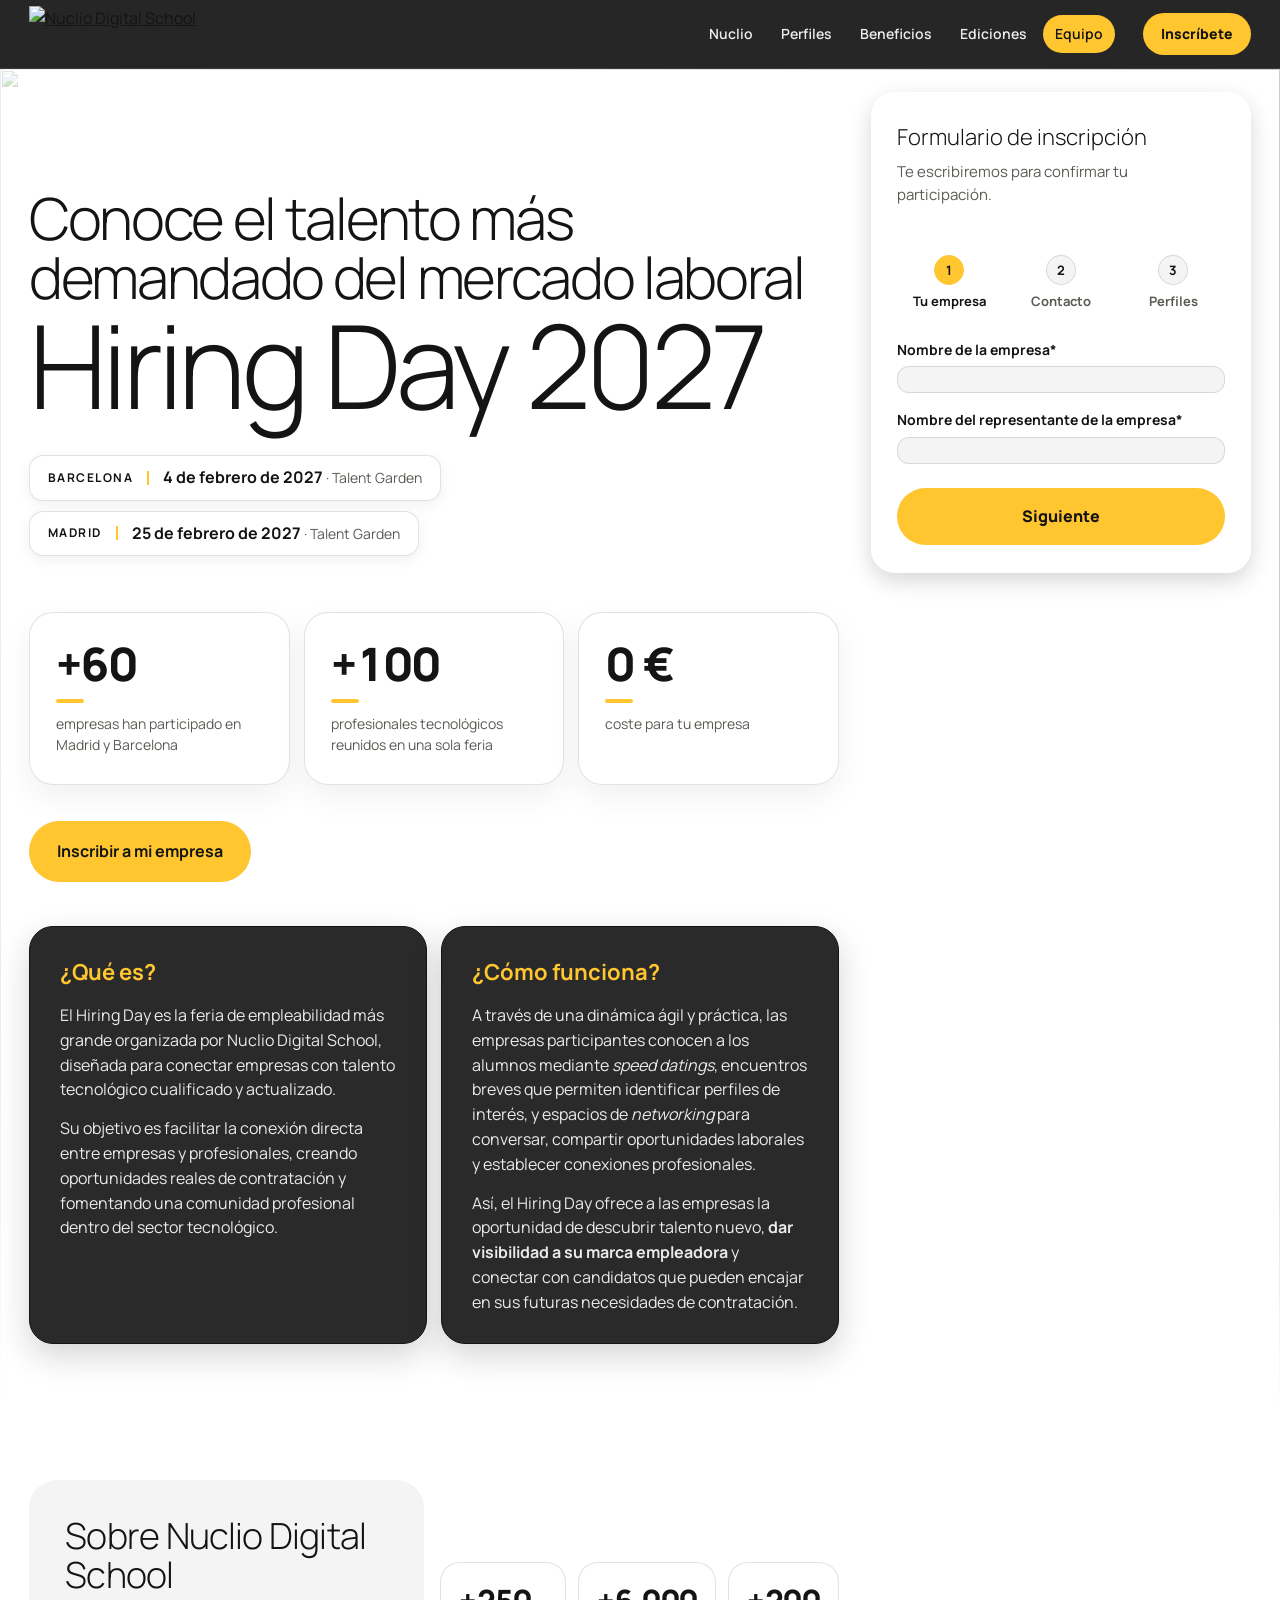
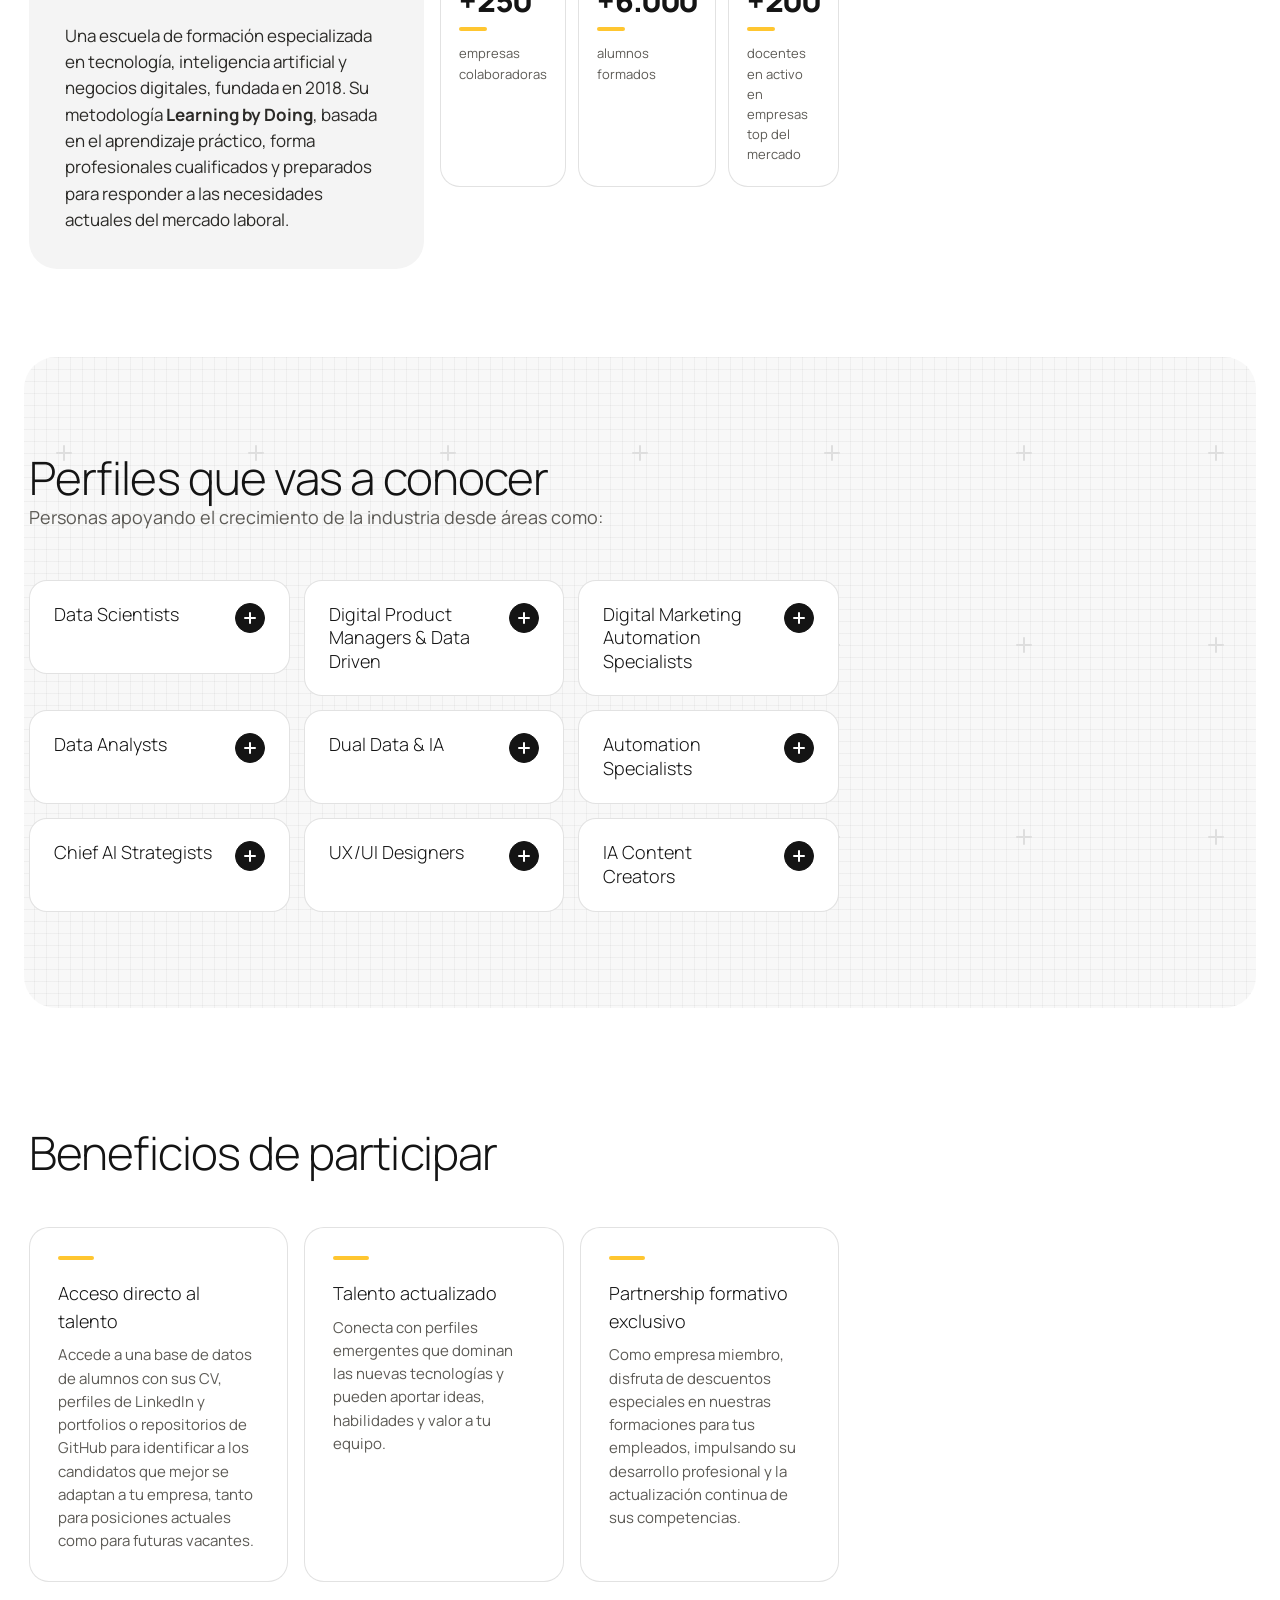
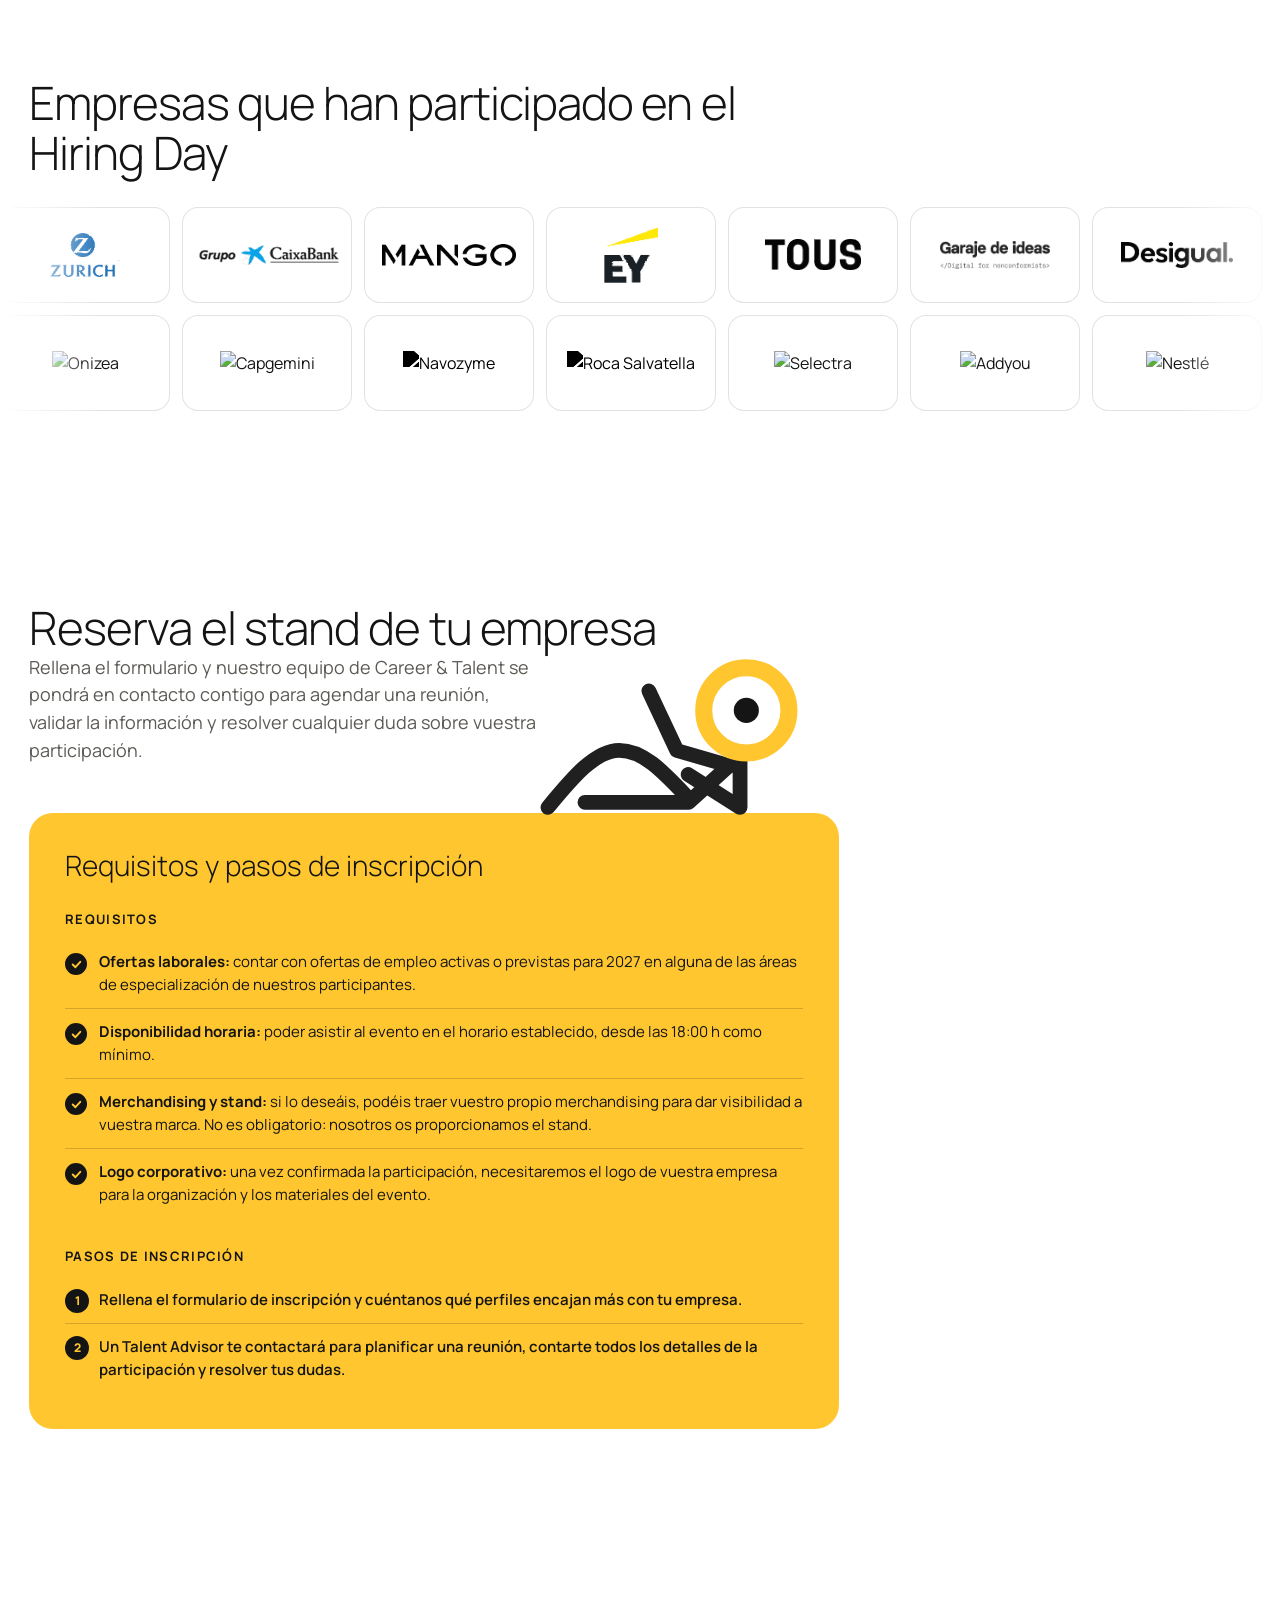
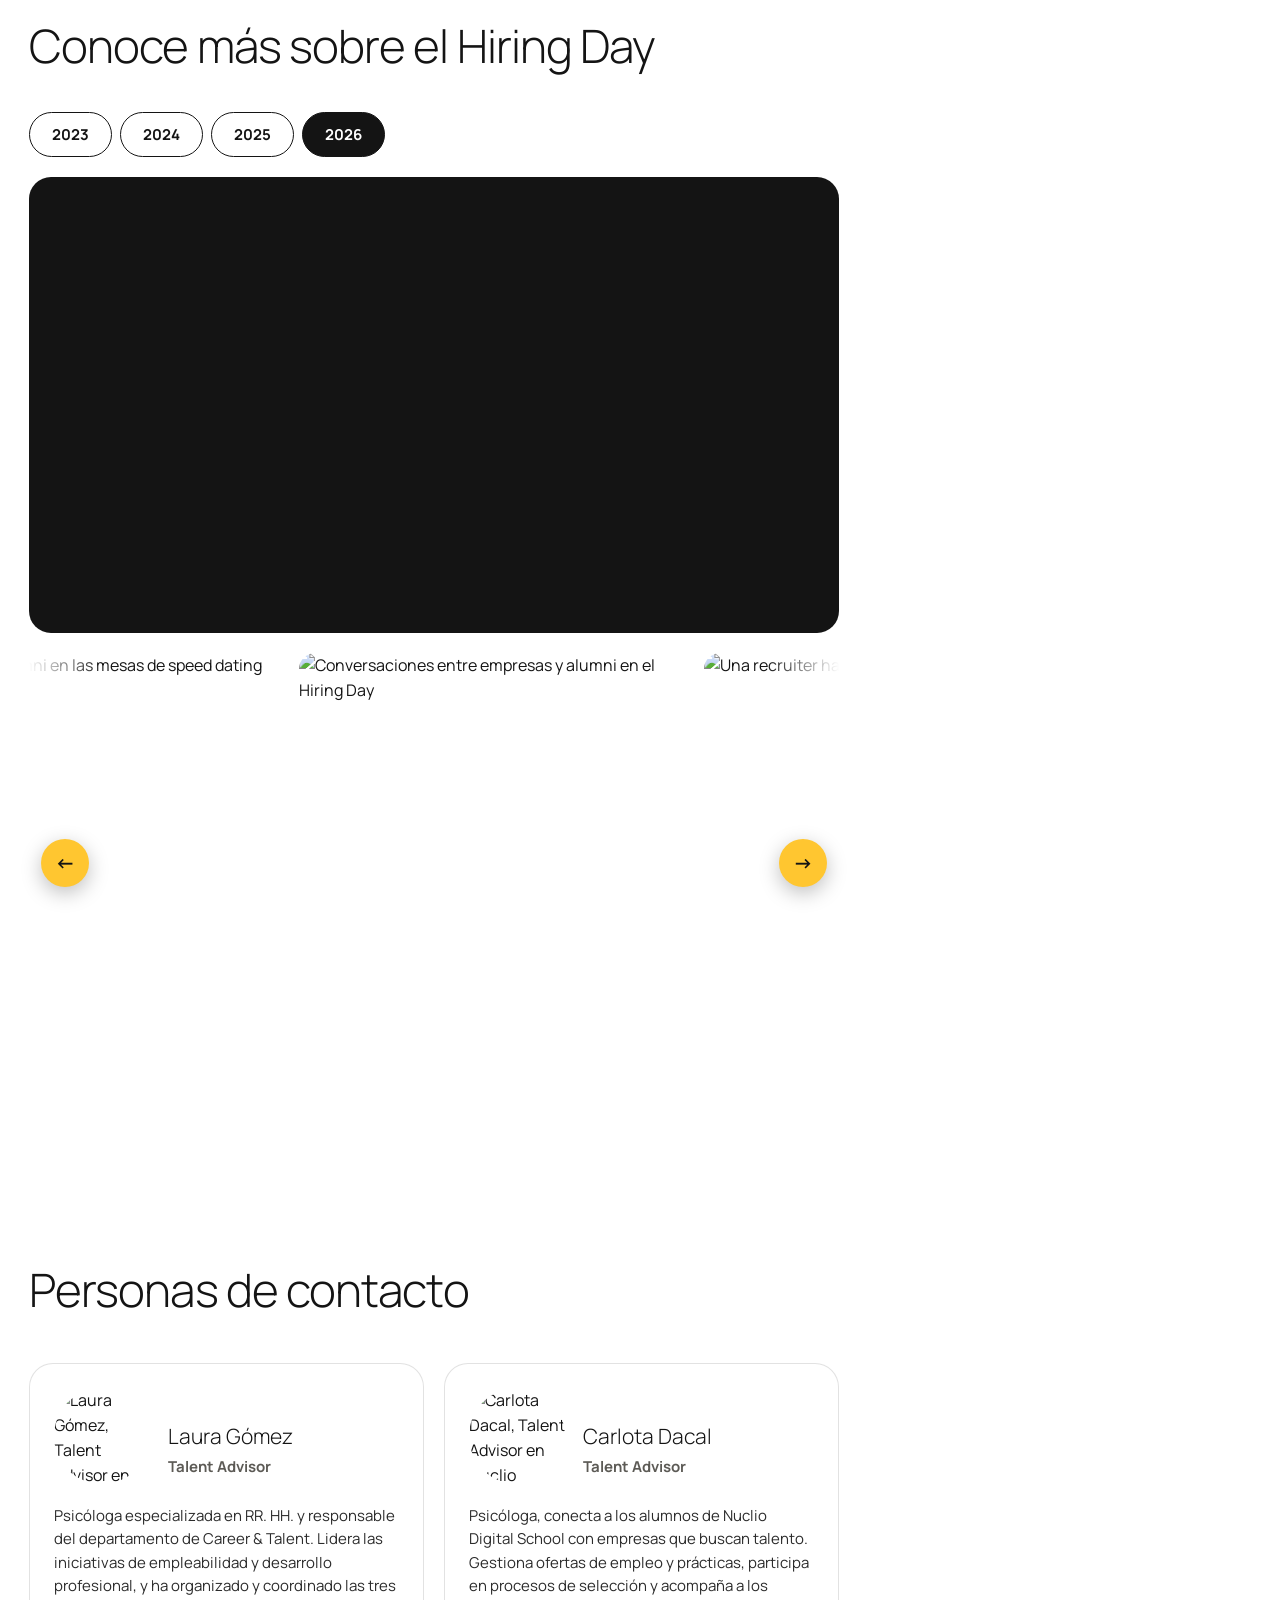
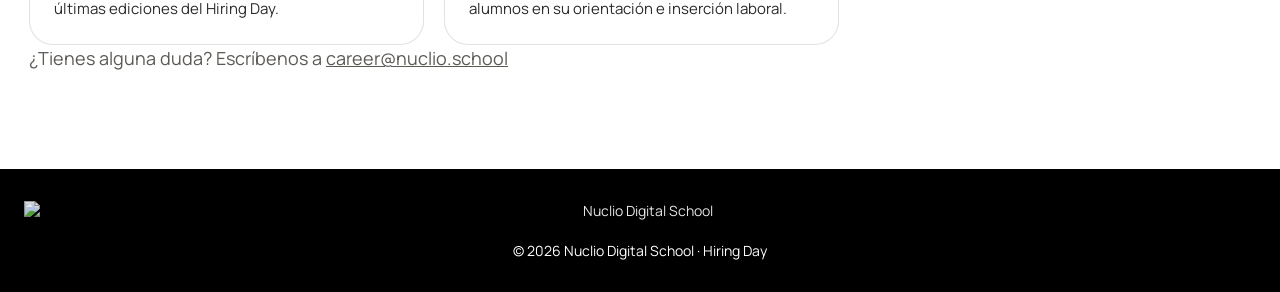
==== commit 727d2986: "Update hdx-form fieldset styles Added a new style for the hdx-form fieldset to remove borders and pa" ====
--- a/hiring-day/index.html
+++ b/hiring-day/index.html
@@ -501,7 +501,9 @@
 }
 </style>
 <script>document.addEventListener('DOMContentLoaded',function(){if(!('IntersectionObserver' in window))return;var fmt=function(n,dots){var s=String(Math.round(n));return dots?s.replace(/\B(?=(\d{3})+(?!\d))/g,'.'):s};document.querySelectorAll('.hdx-stat strong,.hdx-nstat strong').forEach(function(el){var m=el.textContent.match(/^([^0-9]*)([0-9][0-9.]*)(.*)$/);if(!m)return;var dots=m[2].indexOf('.')>-1,end=parseInt(m[2].replace(/\./g,''),10);if(!end||(!m[1]&&!m[3]&&end>1900&&end<2100))return;el.style.fontVariantNumeric='tabular-nums';el.textContent=m[1]+'0'+m[3];var io=new IntersectionObserver(function(es){if(!es[0].isIntersecting)return;io.disconnect();var t0=null,d=1400;function step(ts){if(!t0)t0=ts;var p=Math.min((ts-t0)/d,1),e=1-Math.pow(1-p,3);el.textContent=m[1]+fmt(end*e,dots)+m[3];if(p<1)requestAnimationFrame(step)}requestAnimationFrame(step)},{threshold:.6});io.observe(el)})});</script>
-<meta name="generator" content="HubSpot"><style id="hs-form-style">.fn-date-picker.pika-single{z-index:9999;display:block;position:relative;color:#333;background:#fff;border:1px solid #ccc;border-bottom-color:#bbb;font-family:Helvetica Neue,Helvetica,Arial,sans-serif;*zoom:1}.fn-date-picker.pika-single.is-hidden{display:none}.fn-date-picker.pika-single.is-bound{position:absolute;box-shadow:0 5px 15px -5px rgba(0,0,0,.5)}.fn-date-picker.pika-single:after,.fn-date-picker.pika-single:before{content:" ";display:table}.fn-date-picker.pika-single:after{clear:both}.fn-date-picker .pika-lendar{float:left;width:240px;margin:8px}.fn-date-picker .pika-title{position:relative;text-align:center}.fn-date-picker .pika-title select{cursor:pointer;position:absolute;z-index:9998;margin:0;left:0;top:5px;filter:alpha(opacity=0);opacity:0}.fn-date-picker .pika-label{display:inline-block;*display:inline;position:relative;z-index:9999;overflow:hidden;margin:0;padding:5px 3px;font-size:14px;line-height:20px;font-weight:700;background-color:#fff}.fn-date-picker .pika-next,.fn-date-picker .pika-prev{display:block;cursor:pointer;position:relative;outline:none;border:0;padding:0;width:20px;height:30px;text-indent:20px;white-space:nowrap;overflow:hidden;background-color:transparent;background-position:50%;background-repeat:no-repeat;background-size:75% 75%;opacity:.5;*position:absolute;*top:0}.fn-date-picker .pika-next:hover,.fn-date-picker .pika-prev:hover{opacity:1}.fn-date-picker .pika-next.is-disabled,.fn-date-picker .pika-prev.is-disabled{cursor:default;opacity:.2}.fn-date-picker .is-rtl .pika-next,.fn-date-picker .pika-prev{float:left;background-image:url("[data-uri]");*left:0}.fn-date-picker .is-rtl .pika-prev,.fn-date-picker .pika-next{float:right;background-image:url("[data-uri]");*right:0}.fn-date-picker .pika-select{display:inline-block;*display:inline}.fn-date-picker .pika-table{width:100%;border-collapse:collapse;border-spacing:0;border:0}.fn-date-picker .pika-table td,.fn-date-picker .pika-table th{width:14.2857142857%;padding:0}.fn-date-picker .pika-table th{color:#999;font-size:12px;line-height:25px;font-weight:700;text-align:center}.fn-date-picker .pika-table abbr{border-bottom:none;cursor:help}.fn-date-picker .pika-button{cursor:pointer;display:block;-moz-box-sizing:border-box;box-sizing:border-box;outline:none;border:0;margin:0;width:100%;padding:5px;color:#666;font-size:12px;line-height:15px;text-align:right;background:#f5f5f5}.fn-date-picker .pika-button:hover{color:#fff!important;background:#ff8000!important;box-shadow:none!important;border-radius:3px!important}.fn-date-picker .is-today .pika-button{color:#3af;font-weight:700}.fn-date-picker .is-selected .pika-button{color:#fff;font-weight:700;background:#3af;box-shadow:inset 0 1px 3px #178fe5;border-radius:3px}.fn-date-picker .is-disabled .pika-button{pointer-events:none;cursor:default;color:#999;opacity:.3}.fn-date-picker .pika-week{font-size:11px;color:#999} .hs-form-9230d625-1c7a-4077-a91a-48ff4c42e4f8_f89c7999-b439-4870-b7ff-3f2c5f6df7d5 .inputs-list.inline-list li{vertical-align:top;display:inline-block;word-wrap:break-word;padding-right:16px}.hs-form-9230d625-1c7a-4077-a91a-48ff4c42e4f8_f89c7999-b439-4870-b7ff-3f2c5f6df7d5 .inputs-list.inline-list li:after{clear:both}.hs-form-9230d625-1c7a-4077-a91a-48ff4c42e4f8_f89c7999-b439-4870-b7ff-3f2c5f6df7d5 .inputs-list.inline-list li input{float:left}.hs-form-9230d625-1c7a-4077-a91a-48ff4c42e4f8_f89c7999-b439-4870-b7ff-3f2c5f6df7d5 .inputs-list.inline-list.inline-list-2 li{width:50%}.hs-form-9230d625-1c7a-4077-a91a-48ff4c42e4f8_f89c7999-b439-4870-b7ff-3f2c5f6df7d5 .inputs-list.inline-list.inline-list-2 li:nth-child(2n){padding-right:0}.hs-form-9230d625-1c7a-4077-a91a-48ff4c42e4f8_f89c7999-b439-4870-b7ff-3f2c5f6df7d5 .inputs-list.inline-list.inline-list-3 li{width:33%}.hs-form-9230d625-1c7a-4077-a91a-48ff4c42e4f8_f89c7999-b439-4870-b7ff-3f2c5f6df7d5 .inputs-list.inline-list.inline-list-3 li:nth-child(3n){width:34%;padding-right:0}.hs-fieldtype-intl-phone.hs-input{padding:0;background:none;border:none;height:auto}.hs-fieldtype-intl-phone.hs-input:after{clear:both;content:" ";display:table}.hs-fieldtype-intl-phone.hs-input .hs-input{margin-bottom:0}.hs-fieldtype-intl-phone.hs-input input{width:68%!important;float:right}.hs-fieldtype-intl-phone.hs-input select{float:left;width:30%!important}@media (max-device-width:480px) and (min-device-width:320px),(max-width:400px){.hs-form-9230d625-1c7a-4077-a91a-48ff4c42e4f8_f89c7999-b439-4870-b7ff-3f2c5f6df7d5>.hs-phone>.input>.hs-fieldtype-intl-phone.hs-input>input.hs-input{width:68%!important}.hs-form-9230d625-1c7a-4077-a91a-48ff4c42e4f8_f89c7999-b439-4870-b7ff-3f2c5f6df7d5>.hs-phone>.input>.hs-fieldtype-intl-phone.hs-input>select.hs-input{width:30%!important}}.hs-fieldtype-textarea.hs-input{resize:vertical}.hs-form-9230d625-1c7a-4077-a91a-48ff4c42e4f8_f89c7999-b439-4870-b7ff-3f2c5f6df7d5 .hs-button{white-space:pre-wrap}.hs-form-9230d625-1c7a-4077-a91a-48ff4c42e4f8_f89c7999-b439-4870-b7ff-3f2c5f6df7d5 .hs-richtext{word-break:break-word}.hs-form-9230d625-1c7a-4077-a91a-48ff4c42e4f8_f89c7999-b439-4870-b7ff-3f2c5f6df7d5 fieldset{border:0;padding:0;margin:0;max-width:500px}.hs-form-9230d625-1c7a-4077-a91a-48ff4c42e4f8_f89c7999-b439-4870-b7ff-3f2c5f6df7d5 fieldset.form-columns-1 .hs-input{width:95%}.hs-form-9230d625-1c7a-4077-a91a-48ff4c42e4f8_f89c7999-b439-4870-b7ff-3f2c5f6df7d5 fieldset.form-columns-1 .input{margin-right:8px}.hs-form-9230d625-1c7a-4077-a91a-48ff4c42e4f8_f89c7999-b439-4870-b7ff-3f2c5f6df7d5 fieldset.form-columns-1 input[type=checkbox],.hs-form-9230d625-1c7a-4077-a91a-48ff4c42e4f8_f89c7999-b439-4870-b7ff-3f2c5f6df7d5 fieldset.form-columns-1 input[type=radio]{width:auto}.hs-form-9230d625-1c7a-4077-a91a-48ff4c42e4f8_f89c7999-b439-4870-b7ff-3f2c5f6df7d5 fieldset.form-columns-2 .hs-form-field{width:50%;float:left}.hs-form-9230d625-1c7a-4077-a91a-48ff4c42e4f8_f89c7999-b439-4870-b7ff-3f2c5f6df7d5 fieldset.form-columns-2 .input{margin-right:8px}.hs-form-9230d625-1c7a-4077-a91a-48ff4c42e4f8_f89c7999-b439-4870-b7ff-3f2c5f6df7d5 fieldset.form-columns-3 .hs-form-field{width:32.7%;float:left}.hs-form-9230d625-1c7a-4077-a91a-48ff4c42e4f8_f89c7999-b439-4870-b7ff-3f2c5f6df7d5 fieldset.form-columns-3 .input{margin-right:8px}.hs-form-9230d625-1c7a-4077-a91a-48ff4c42e4f8_f89c7999-b439-4870-b7ff-3f2c5f6df7d5 label.hs-hidden{visibility:hidden}.hs-form-9230d625-1c7a-4077-a91a-48ff4c42e4f8_f89c7999-b439-4870-b7ff-3f2c5f6df7d5 .hs-field-desc{width:100%}.hs-custom-style .hs-input,.hs-custom-style fieldset{max-width:100%}.hs-custom-style>div.form-columns-3 .hs-form-field,.hs-custom-style fieldset.form-columns-3 .hs-form-field{width:33.3%}.hs-custom-style>div>div:last-of-type .hs-input:not([type=checkbox]):not([type=radio]),.hs-custom-style fieldset>div:last-of-type .hs-input:not([type=checkbox]):not([type=radio]){width:100%;max-width:100%}.hs-custom-style>div input:not([type=image]):not([type=submit]):not([type=button]):not([type=radio]):not([type=checkbox]):not([type=file]),.hs-custom-style fieldset input:not([type=image]):not([type=submit]):not([type=button]):not([type=radio]):not([type=checkbox]):not([type=file]){box-sizing:border-box;padding:0 15px;min-height:27px}.hs-custom-style>div textarea,.hs-custom-style fieldset textarea{padding:10px 15px}.hs-custom-style .hs-dependent-field>div .hs-input:not([type=checkbox]):not([type=radio]){width:100%}@media (max-width:400px),(min-device-width:320px) and (max-device-width:480px){.hs-custom-style .hs-input:not([type=checkbox]):not([type=radio]),.hs-custom-style fieldset{margin-right:0!important;width:100%!important}form.hs-form-9230d625-1c7a-4077-a91a-48ff4c42e4f8_f89c7999-b439-4870-b7ff-3f2c5f6df7d5:not(.hs-video-form) .form-columns-2 .hs-form-field,form.hs-form-9230d625-1c7a-4077-a91a-48ff4c42e4f8_f89c7999-b439-4870-b7ff-3f2c5f6df7d5:not(.hs-video-form) .form-columns-3 .hs-form-field{float:none;width:100%}form.hs-form-9230d625-1c7a-4077-a91a-48ff4c42e4f8_f89c7999-b439-4870-b7ff-3f2c5f6df7d5:not(.hs-video-form) .form-columns-2 .hs-form-field .hs-input,form.hs-form-9230d625-1c7a-4077-a91a-48ff4c42e4f8_f89c7999-b439-4870-b7ff-3f2c5f6df7d5:not(.hs-video-form) .form-columns-3 .hs-form-field .hs-input{width:95%}form.hs-form-9230d625-1c7a-4077-a91a-48ff4c42e4f8_f89c7999-b439-4870-b7ff-3f2c5f6df7d5:not(.hs-video-form) .form-columns-2 .hs-form-field input[type=checkbox],form.hs-form-9230d625-1c7a-4077-a91a-48ff4c42e4f8_f89c7999-b439-4870-b7ff-3f2c5f6df7d5:not(.hs-video-form) .form-columns-2 .hs-form-field input[type=radio],form.hs-form-9230d625-1c7a-4077-a91a-48ff4c42e4f8_f89c7999-b439-4870-b7ff-3f2c5f6df7d5:not(.hs-video-form) .form-columns-3 .hs-form-field input[type=checkbox],form.hs-form-9230d625-1c7a-4077-a91a-48ff4c42e4f8_f89c7999-b439-4870-b7ff-3f2c5f6df7d5:not(.hs-video-form) .form-columns-3 .hs-form-field input[type=radio]{width:auto}}.legal-consent-container .field.hs-form-field{margin-bottom:8px}.legal-consent-container .hs-field-desc.checkbox-desc{margin:-12px 0 0 21px}.legal-consent-container .hs-form-booleancheckbox-display input{float:left}.legal-consent-container .hs-form-booleancheckbox-display>span{display:block;margin-left:20px}.legal-consent-container .hs-form-booleancheckbox-display p{margin:0;display:inline}.legal-consent-container .hs-error-msgs label{color:#f2545b}.legal-consent-container~.hs_recaptcha{margin-top:18px}.cookie-reset-container{font-size:14px;margin-bottom:10px;text-align:right}#hs-outer-captcha-target,#hs-outer-captcha-target *{display:none;height:0;width:0}.hubspot-link__container{font-size:14px;padding-bottom:40px;position:relative;color:#9fa0a2;font-family:Helvetica Neue,Helvetica,Arial,sans-serif}.hubspot-link-text{color:#00a4bd;font-weight:400}.hubspot-link__container.sproket{color:#9fa0a2}.hubspot-link{color:#9fa0a2}.hubspot-link,.hubspot-link:hover{text-decoration:none}.hubspot-link:hover .hubspot-link-text{text-decoration:underline}.hubspot-link__icon{margin-bottom:-1px;margin-right:5px}.hubspot-link__container.sproket .hubspot-link__icon{width:30px;margin-right:0;float:left;margin-top:-9px;margin-left:-5px}</style>
+<meta name="generator" content="HubSpot"><style id="hs-form-style">.fn-date-picker.pika-single{z-index:9999;display:block;position:relative;color:#333;background:#fff;border:1px solid #ccc;border-bottom-color:#bbb;font-family:Helvetica Neue,Helvetica,Arial,sans-serif;*zoom:1}.fn-date-picker.pika-single.is-hidden{display:none}.fn-date-picker.pika-single.is-bound{position:absolute;box-shadow:0 5px 15px -5px rgba(0,0,0,.5)}.fn-date-picker.pika-single:after,.fn-date-picker.pika-single:before{content:" ";display:table}.fn-date-picker.pika-single:after{clear:both}.fn-date-picker .pika-lendar{float:left;width:240px;margin:8px}.fn-date-picker .pika-title{position:relative;text-align:center}.fn-date-picker .pika-title select{cursor:pointer;position:absolute;z-index:9998;margin:0;left:0;top:5px;filter:alpha(opacity=0);opacity:0}.fn-date-picker .pika-label{display:inline-block;*display:inline;position:relative;z-index:9999;overflow:hidden;margin:0;padding:5px 3px;font-size:14px;line-height:20px;font-weight:700;background-color:#fff}.fn-date-picker .pika-next,.fn-date-picker .pika-prev{display:block;cursor:pointer;position:relative;outline:none;border:0;padding:0;width:20px;height:30px;text-indent:20px;white-space:nowrap;overflow:hidden;background-color:transparent;background-position:50%;background-repeat:no-repeat;background-size:75% 75%;opacity:.5;*position:absolute;*top:0}.fn-date-picker .pika-next:hover,.fn-date-picker .pika-prev:hover{opacity:1}.fn-date-picker .pika-next.is-disabled,.fn-date-picker .pika-prev.is-disabled{cursor:default;opacity:.2}.fn-date-picker .is-rtl .pika-next,.fn-date-picker .pika-prev{float:left;background-image:url("[data-uri]");*left:0}.fn-date-picker .is-rtl .pika-prev,.fn-date-picker .pika-next{float:right;background-image:url("[data-uri]");*right:0}.fn-date-picker .pika-select{display:inline-block;*display:inline}.fn-date-picker .pika-table{width:100%;border-collapse:collapse;border-spacing:0;border:0}.fn-date-picker .pika-table td,.fn-date-picker .pika-table th{width:14.2857142857%;padding:0}.fn-date-picker .pika-table th{color:#999;font-size:12px;line-height:25px;font-weight:700;text-align:center}.fn-date-picker .pika-table abbr{border-bottom:none;cursor:help}.fn-date-picker .pika-button{cursor:pointer;display:block;-moz-box-sizing:border-box;box-sizing:border-box;outline:none;border:0;margin:0;width:100%;padding:5px;color:#666;font-size:12px;line-height:15px;text-align:right;background:#f5f5f5}.fn-date-picker .pika-button:hover{color:#fff!important;background:#ff8000!important;box-shadow:none!important;border-radius:3px!important}.fn-date-picker .is-today .pika-button{color:#3af;font-weight:700}.fn-date-picker .is-selected .pika-button{color:#fff;font-weight:700;background:#3af;box-shadow:inset 0 1px 3px #178fe5;border-radius:3px}.fn-date-picker .is-disabled .pika-button{pointer-events:none;cursor:default;color:#999;opacity:.3}.fn-date-picker .pika-week{font-size:11px;color:#999} .hs-form-9230d625-1c7a-4077-a91a-48ff4c42e4f8_21f31c7b-da0d-43eb-a1e9-e5a6cbcd0957 .inputs-list.inline-list li{vertical-align:top;display:inline-block;word-wrap:break-word;padding-right:16px}.hs-form-9230d625-1c7a-4077-a91a-48ff4c42e4f8_21f31c7b-da0d-43eb-a1e9-e5a6cbcd0957 .inputs-list.inline-list li:after{clear:both}.hs-form-9230d625-1c7a-4077-a91a-48ff4c42e4f8_21f31c7b-da0d-43eb-a1e9-e5a6cbcd0957 .inputs-list.inline-list li input{float:left}.hs-form-9230d625-1c7a-4077-a91a-48ff4c42e4f8_21f31c7b-da0d-43eb-a1e9-e5a6cbcd0957 .inputs-list.inline-list.inline-list-2 li{width:50%}.hs-form-9230d625-1c7a-4077-a91a-48ff4c42e4f8_21f31c7b-da0d-43eb-a1e9-e5a6cbcd0957 .inputs-list.inline-list.inline-list-2 li:nth-child(2n){padding-right:0}.hs-form-9230d625-1c7a-4077-a91a-48ff4c42e4f8_21f31c7b-da0d-43eb-a1e9-e5a6cbcd0957 .inputs-list.inline-list.inline-list-3 li{width:33%}.hs-form-9230d625-1c7a-4077-a91a-48ff4c42e4f8_21f31c7b-da0d-43eb-a1e9-e5a6cbcd0957 .inputs-list.inline-list.inline-list-3 li:nth-child(3n){width:34%;padding-right:0}.hs-fieldtype-intl-phone.hs-input{padding:0;background:none;border:none;height:auto}.hs-fieldtype-intl-phone.hs-input:after{clear:both;content:" ";display:table}.hs-fieldtype-intl-phone.hs-input .hs-input{margin-bottom:0}.hs-fieldtype-intl-phone.hs-input input{width:68%!important;float:right}.hs-fieldtype-intl-phone.hs-input select{float:left;width:30%!important}@media (max-device-width:480px) and (min-device-width:320px),(max-width:400px){.hs-form-9230d625-1c7a-4077-a91a-48ff4c42e4f8_21f31c7b-da0d-43eb-a1e9-e5a6cbcd0957>.hs-phone>.input>.hs-fieldtype-intl-phone.hs-input>input.hs-input{width:68%!important}.hs-form-9230d625-1c7a-4077-a91a-48ff4c42e4f8_21f31c7b-da0d-43eb-a1e9-e5a6cbcd0957>.hs-phone>.input>.hs-fieldtype-intl-phone.hs-input>select.hs-input{width:30%!important}}.hs-fieldtype-textarea.hs-input{resize:vertical}.hs-form-9230d625-1c7a-4077-a91a-48ff4c42e4f8_21f31c7b-da0d-43eb-a1e9-e5a6cbcd0957 .hs-button{white-space:pre-wrap}.hs-form-9230d625-1c7a-4077-a91a-48ff4c42e4f8_21f31c7b-da0d-43eb-a1e9-e5a6cbcd0957 .hs-richtext{word-break:break-word}.hs-form-9230d625-1c7a-4077-a91a-48ff4c42e4f8_21f31c7b-da0d-43eb-a1e9-e5a6cbcd0957 fieldset{border:0;padding:0;margin:0;max-width:500px}.hs-form-9230d625-1c7a-4077-a91a-48ff4c42e4f8_21f31c7b-da0d-43eb-a1e9-e5a6cbcd0957 fieldset.form-columns-1 .hs-input{width:95%}.hs-form-9230d625-1c7a-4077-a91a-48ff4c42e4f8_21f31c7b-da0d-43eb-a1e9-e5a6cbcd0957 fieldset.form-columns-1 .input{margin-right:8px}.hs-form-9230d625-1c7a-4077-a91a-48ff4c42e4f8_21f31c7b-da0d-43eb-a1e9-e5a6cbcd0957 fieldset.form-columns-1 input[type=checkbox],.hs-form-9230d625-1c7a-4077-a91a-48ff4c42e4f8_21f31c7b-da0d-43eb-a1e9-e5a6cbcd0957 fieldset.form-columns-1 input[type=radio]{width:auto}.hs-form-9230d625-1c7a-4077-a91a-48ff4c42e4f8_21f31c7b-da0d-43eb-a1e9-e5a6cbcd0957 fieldset.form-columns-2 .hs-form-field{width:50%;float:left}.hs-form-9230d625-1c7a-4077-a91a-48ff4c42e4f8_21f31c7b-da0d-43eb-a1e9-e5a6cbcd0957 fieldset.form-columns-2 .input{margin-right:8px}.hs-form-9230d625-1c7a-4077-a91a-48ff4c42e4f8_21f31c7b-da0d-43eb-a1e9-e5a6cbcd0957 fieldset.form-columns-3 .hs-form-field{width:32.7%;float:left}.hs-form-9230d625-1c7a-4077-a91a-48ff4c42e4f8_21f31c7b-da0d-43eb-a1e9-e5a6cbcd0957 fieldset.form-columns-3 .input{margin-right:8px}.hs-form-9230d625-1c7a-4077-a91a-48ff4c42e4f8_21f31c7b-da0d-43eb-a1e9-e5a6cbcd0957 label.hs-hidden{visibility:hidden}.hs-form-9230d625-1c7a-4077-a91a-48ff4c42e4f8_21f31c7b-da0d-43eb-a1e9-e5a6cbcd0957 .hs-field-desc{width:100%}.hs-custom-style .hs-input,.hs-custom-style fieldset{max-width:100%}.hs-custom-style>div.form-columns-3 .hs-form-field,.hs-custom-style fieldset.form-columns-3 .hs-form-field{width:33.3%}.hs-custom-style>div>div:last-of-type .hs-input:not([type=checkbox]):not([type=radio]),.hs-custom-style fieldset>div:last-of-type .hs-input:not([type=checkbox]):not([type=radio]){width:100%;max-width:100%}.hs-custom-style>div input:not([type=image]):not([type=submit]):not([type=button]):not([type=radio]):not([type=checkbox]):not([type=file]),.hs-custom-style fieldset input:not([type=image]):not([type=submit]):not([type=button]):not([type=radio]):not([type=checkbox]):not([type=file]){box-sizing:border-box;padding:0 15px;min-height:27px}.hs-custom-style>div textarea,.hs-custom-style fieldset textarea{padding:10px 15px}.hs-custom-style .hs-dependent-field>div .hs-input:not([type=checkbox]):not([type=radio]){width:100%}@media (max-width:400px),(min-device-width:320px) and (max-device-width:480px){.hs-custom-style .hs-input:not([type=checkbox]):not([type=radio]),.hs-custom-style fieldset{margin-right:0!important;width:100%!important}form.hs-form-9230d625-1c7a-4077-a91a-48ff4c42e4f8_21f31c7b-da0d-43eb-a1e9-e5a6cbcd0957:not(.hs-video-form) .form-columns-2 .hs-form-field,form.hs-form-9230d625-1c7a-4077-a91a-48ff4c42e4f8_21f31c7b-da0d-43eb-a1e9-e5a6cbcd0957:not(.hs-video-form) .form-columns-3 .hs-form-field{float:none;width:100%}form.hs-form-9230d625-1c7a-4077-a91a-48ff4c42e4f8_21f31c7b-da0d-43eb-a1e9-e5a6cbcd0957:not(.hs-video-form) .form-columns-2 .hs-form-field .hs-input,form.hs-form-9230d625-1c7a-4077-a91a-48ff4c42e4f8_21f31c7b-da0d-43eb-a1e9-e5a6cbcd0957:not(.hs-video-form) .form-columns-3 .hs-form-field .hs-input{width:95%}form.hs-form-9230d625-1c7a-4077-a91a-48ff4c42e4f8_21f31c7b-da0d-43eb-a1e9-e5a6cbcd0957:not(.hs-video-form) .form-columns-2 .hs-form-field input[type=checkbox],form.hs-form-9230d625-1c7a-4077-a91a-48ff4c42e4f8_21f31c7b-da0d-43eb-a1e9-e5a6cbcd0957:not(.hs-video-form) .form-columns-2 .hs-form-field input[type=radio],form.hs-form-9230d625-1c7a-4077-a91a-48ff4c42e4f8_21f31c7b-da0d-43eb-a1e9-e5a6cbcd0957:not(.hs-video-form) .form-columns-3 .hs-form-field input[type=checkbox],form.hs-form-9230d625-1c7a-4077-a91a-48ff4c42e4f8_21f31c7b-da0d-43eb-a1e9-e5a6cbcd0957:not(.hs-video-form) .form-columns-3 .hs-form-field input[type=radio]{width:auto}}.legal-consent-container .field.hs-form-field{margin-bottom:8px}.legal-consent-container .hs-field-desc.checkbox-desc{margin:-12px 0 0 21px}.legal-consent-container .hs-form-booleancheckbox-display input{float:left}.legal-consent-container .hs-form-booleancheckbox-display>span{display:block;margin-left:20px}.legal-consent-container .hs-form-booleancheckbox-display p{margin:0;display:inline}.legal-consent-container .hs-error-msgs label{color:#f2545b}.legal-consent-container~.hs_recaptcha{margin-top:18px}.cookie-reset-container{font-size:14px;margin-bottom:10px;text-align:right}#hs-outer-captcha-target,#hs-outer-captcha-target *{display:none;height:0;width:0}.hubspot-link__container{font-size:14px;padding-bottom:40px;position:relative;color:#9fa0a2;font-family:Helvetica Neue,Helvetica,Arial,sans-serif}.hubspot-link-text{color:#00a4bd;font-weight:400}.hubspot-link__container.sproket{color:#9fa0a2}.hubspot-link{color:#9fa0a2}.hubspot-link,.hubspot-link:hover{text-decoration:none}.hubspot-link:hover .hubspot-link-text{text-decoration:underline}.hubspot-link__icon{margin-bottom:-1px;margin-right:5px}.hubspot-link__container.sproket .hubspot-link__icon{width:30px;margin-right:0;float:left;margin-top:-9px;margin-left:-5px}
+#hdx-form fieldset{border:0;padding:0;margin:0;min-width:0;max-width:none}
+</style>
 </head>
 <body>
 <!--  Added by GoogleTagManager integration -->
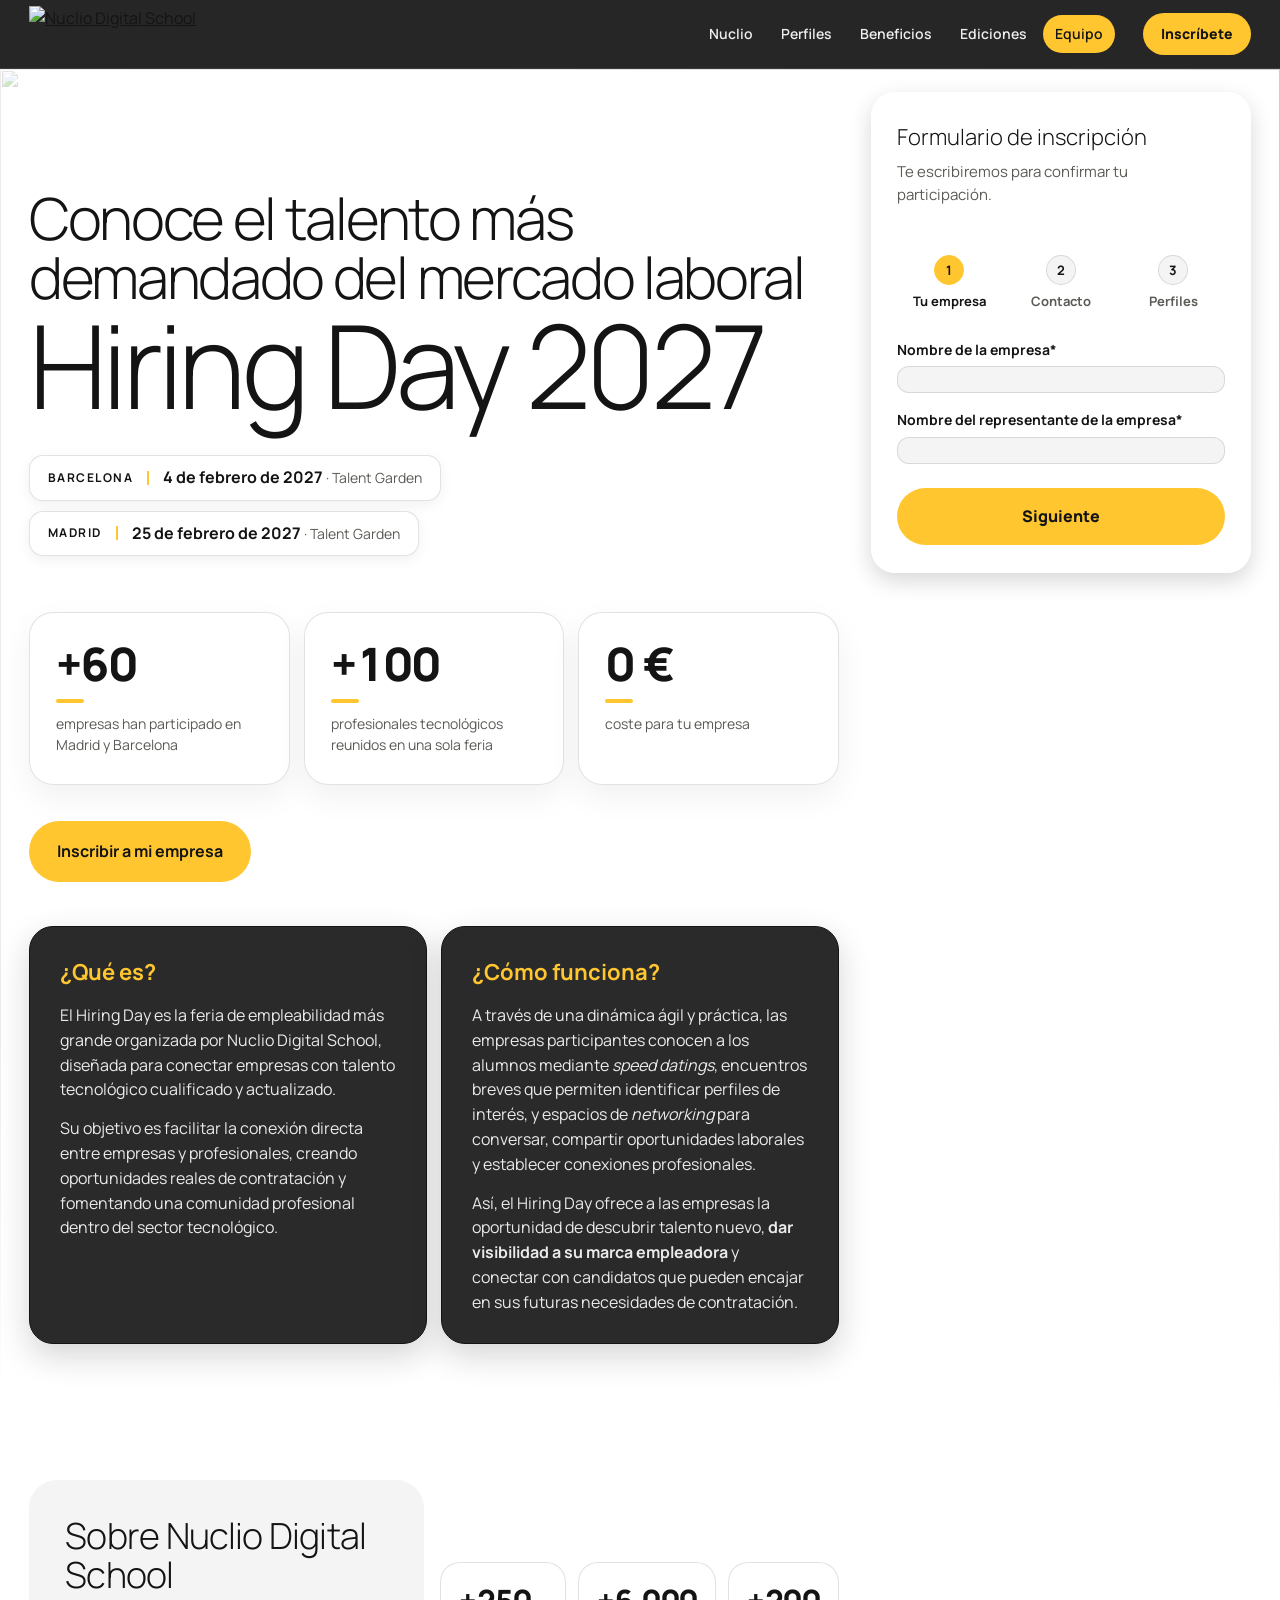
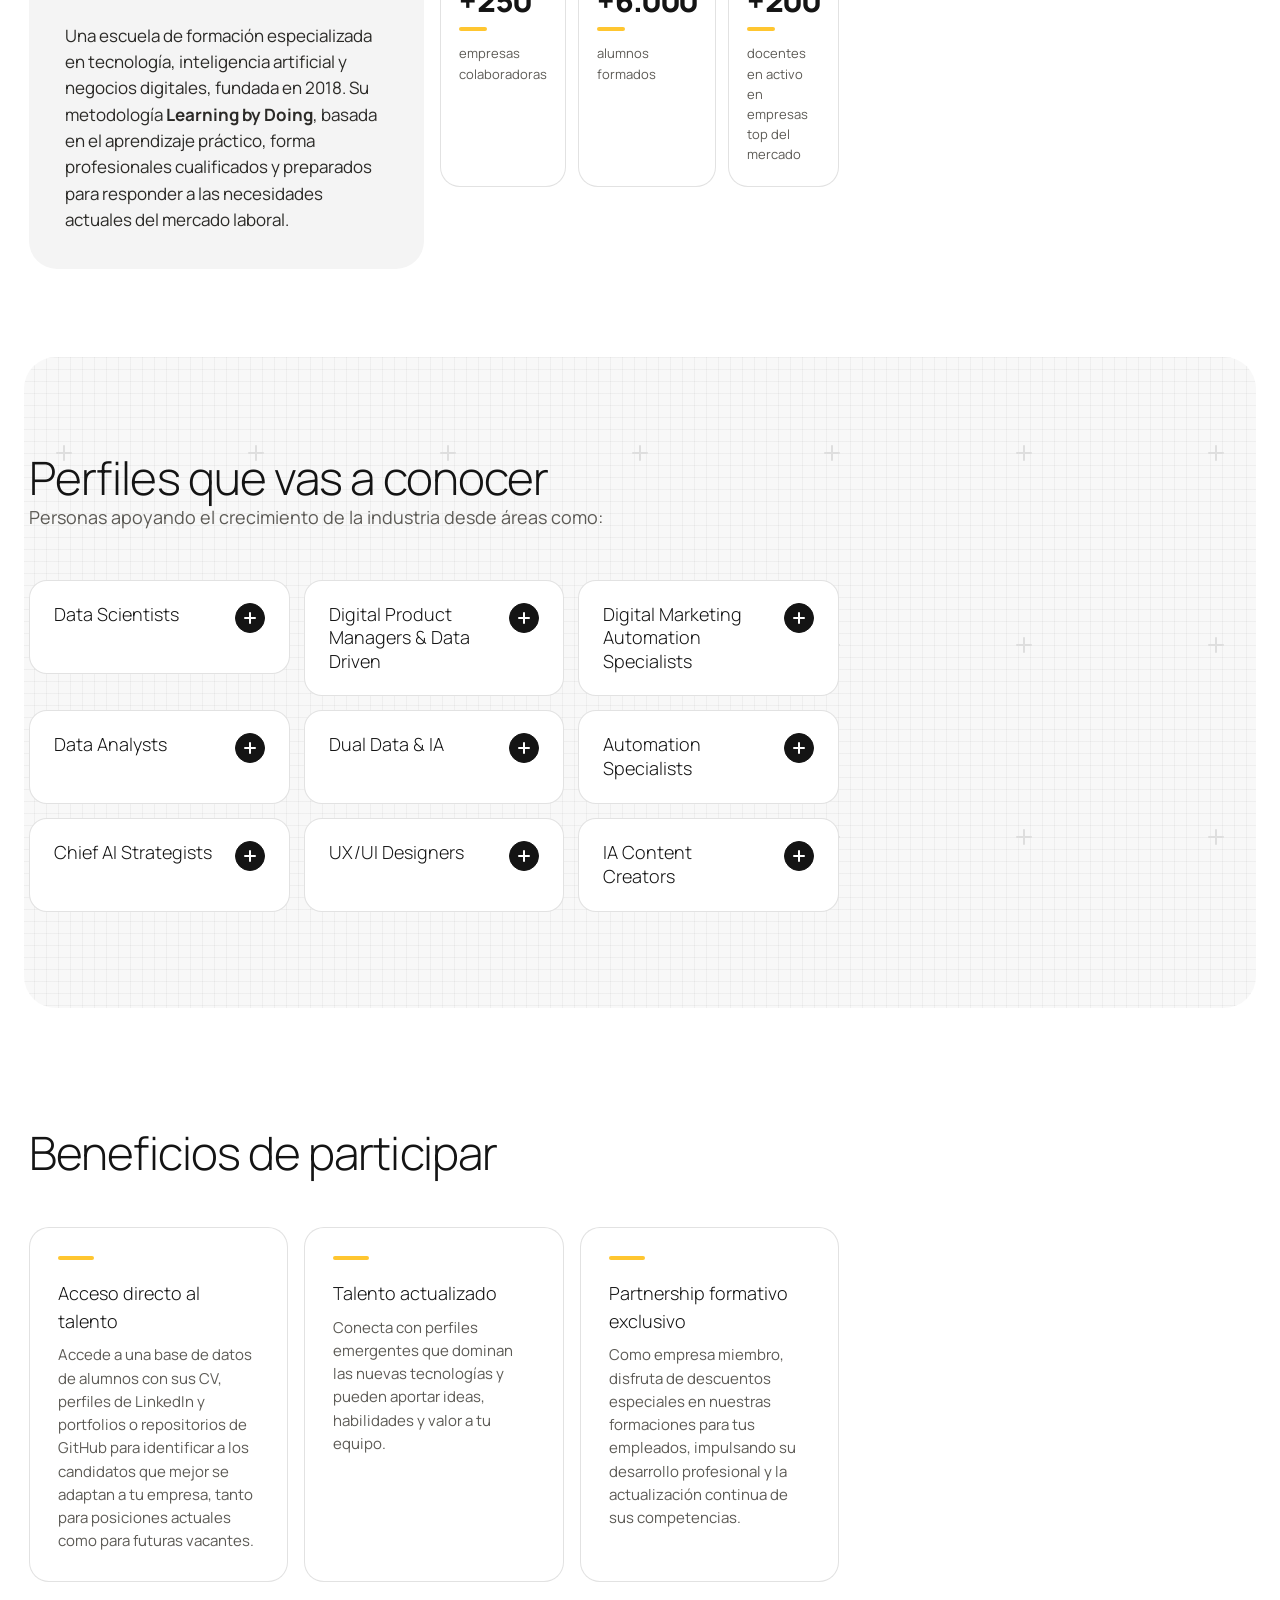
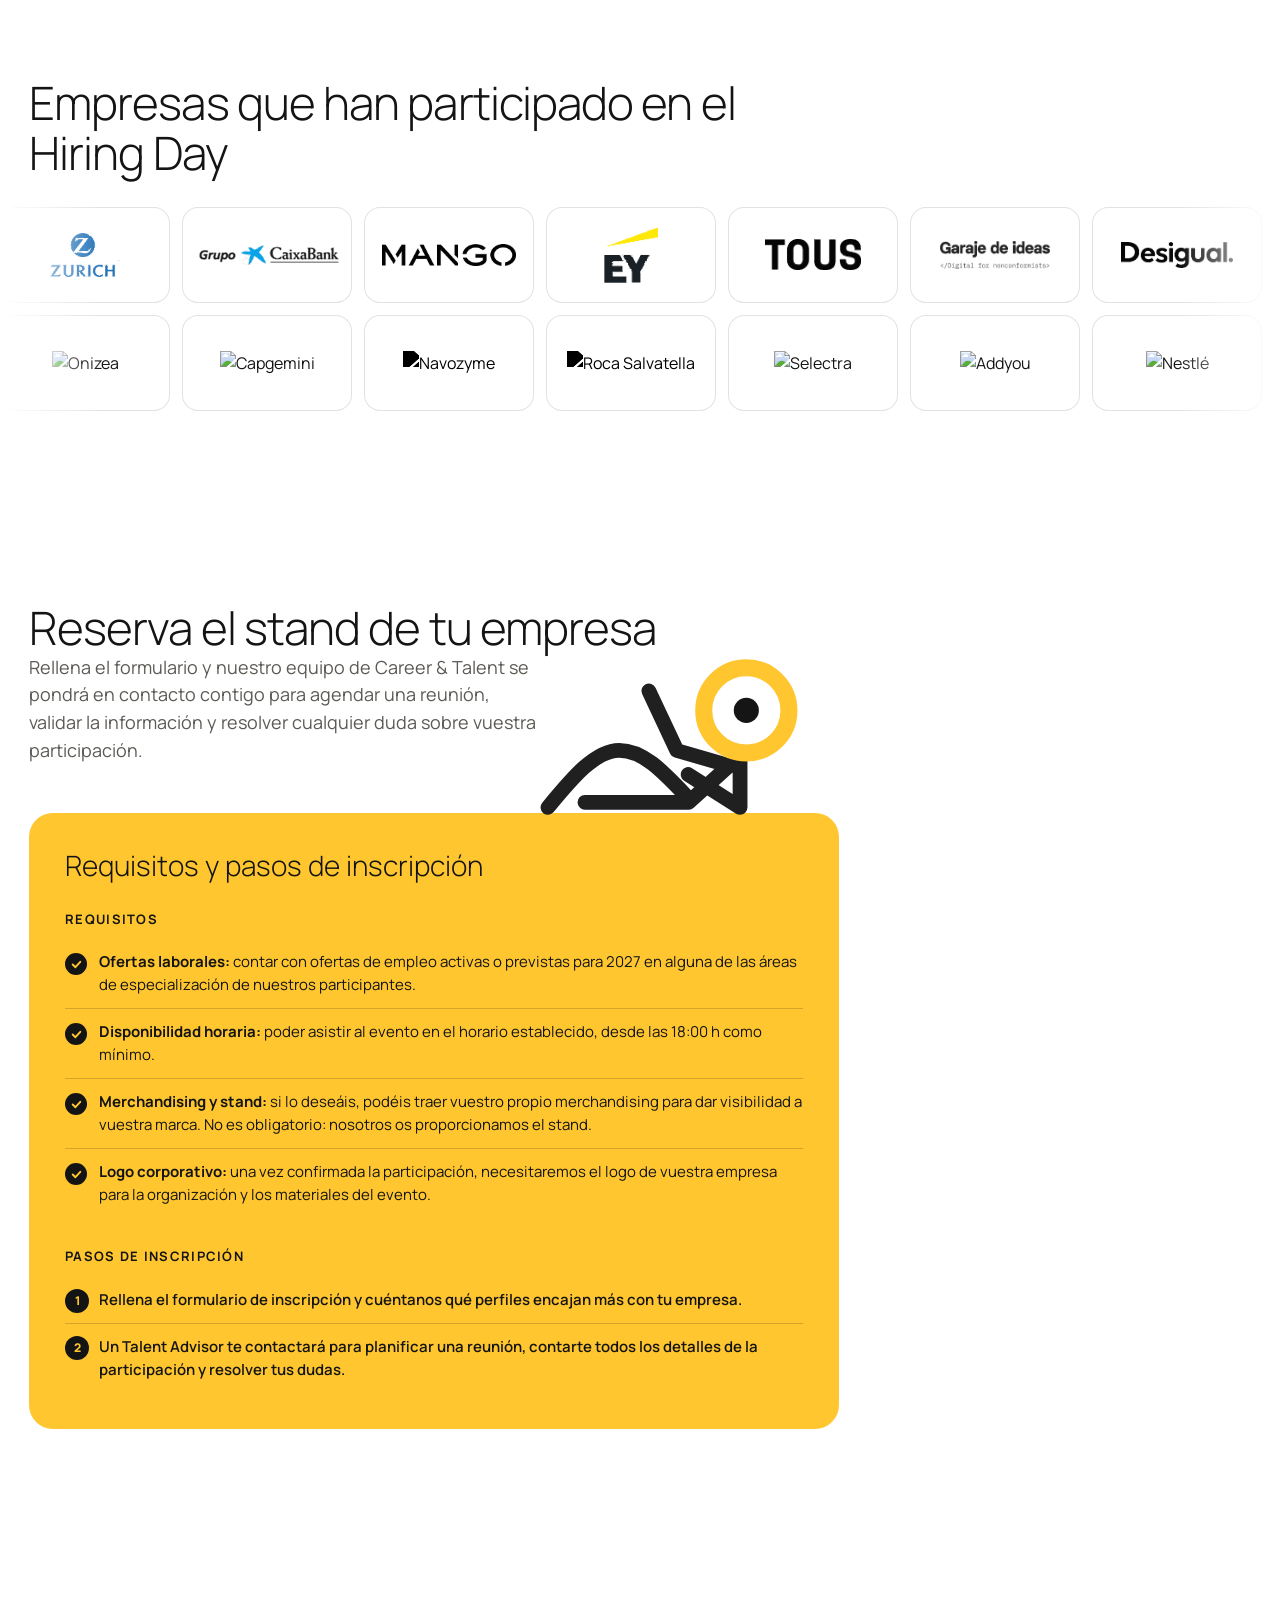
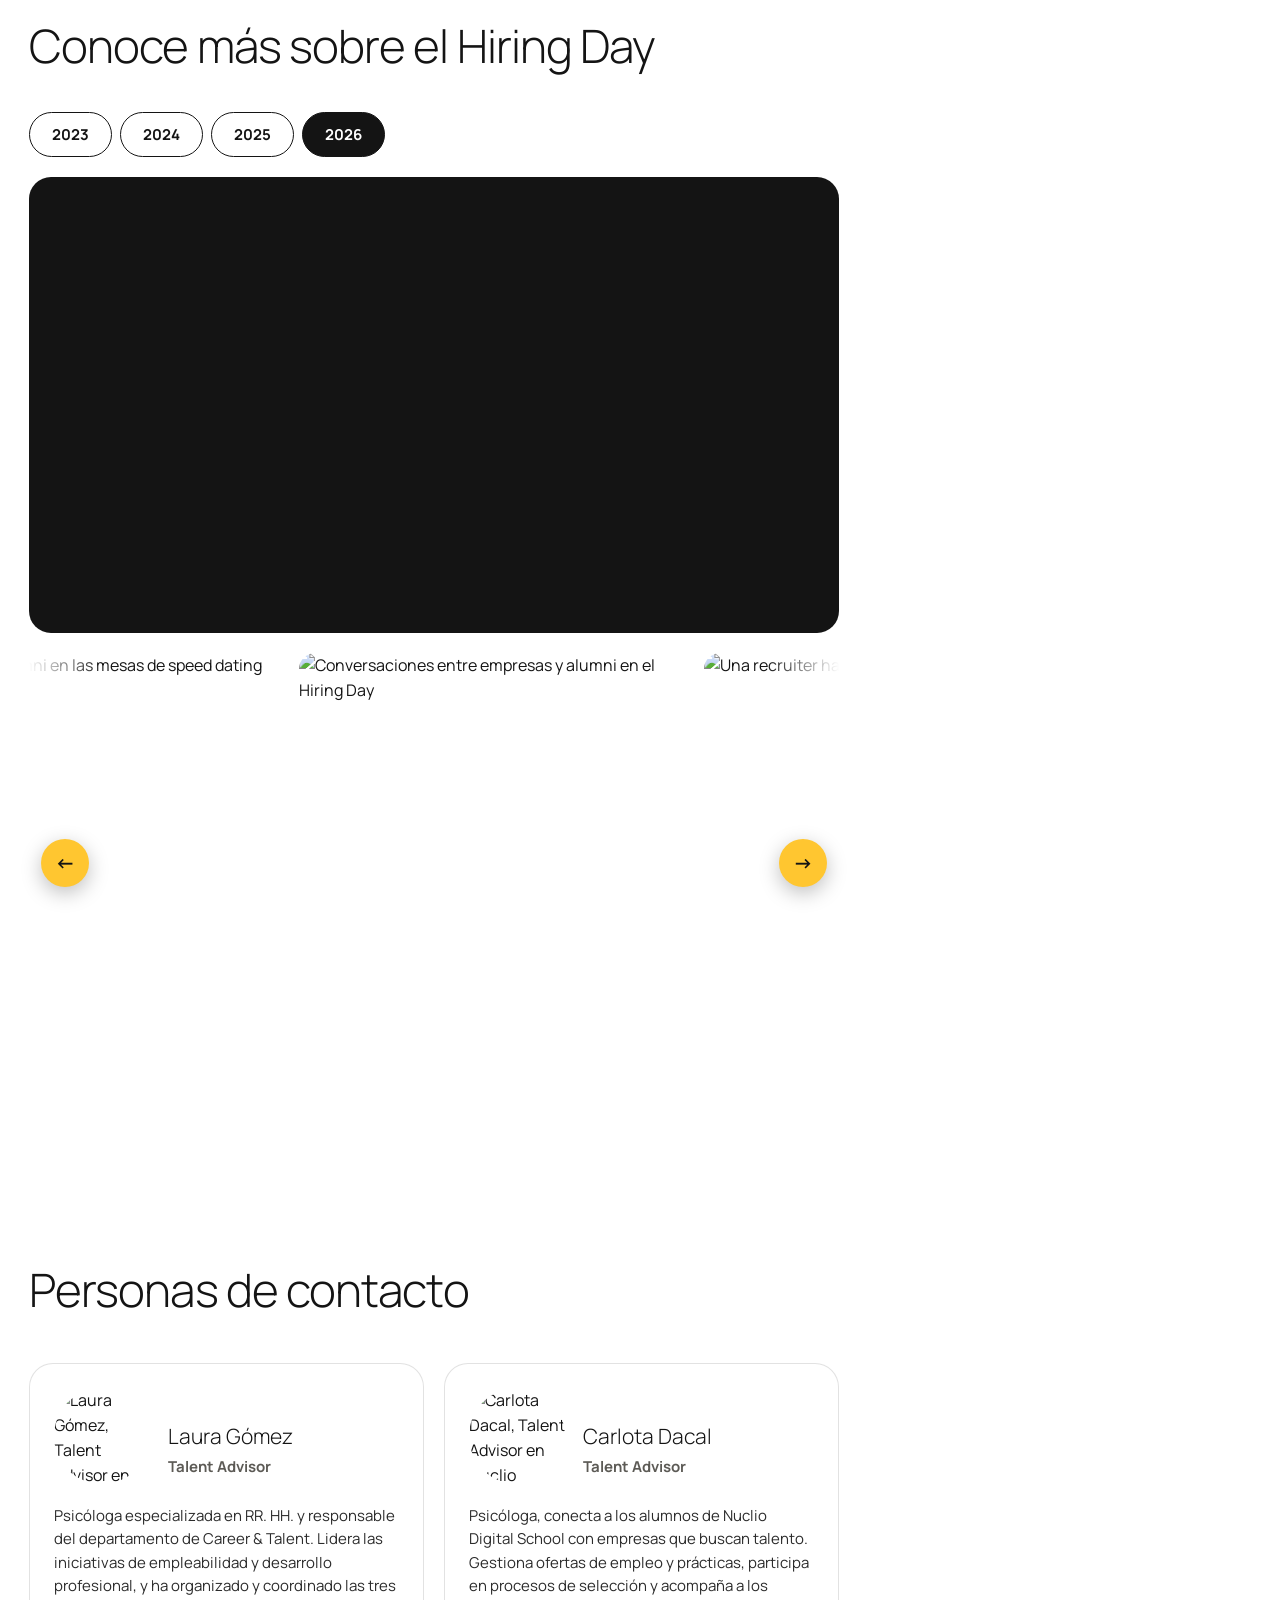
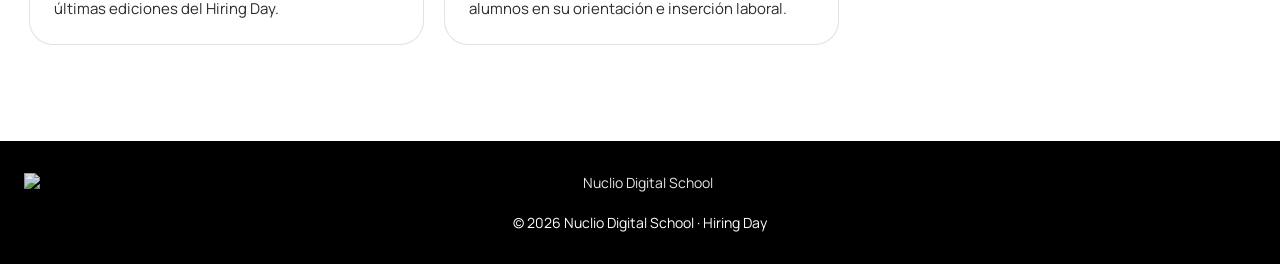
==== commit bf4070d3: "Remove contact email from hiring day section Removed contact email paragraph from the hiring day sec" ====
--- a/hiring-day/index.html
+++ b/hiring-day/index.html
@@ -725,7 +725,6 @@
           <p class="hdx-person-desc">Psicóloga, conecta a los alumnos de Nuclio Digital School con empresas que buscan talento. Gestiona ofertas de empleo y prácticas, participa en procesos de selección y acompaña a los alumnos en su orientación e inserción laboral.</p>
         </div>
       </div>
-      <p class="hdx-contact">¿Tienes alguna duda? Escríbenos a <a class="hdx-mail" href="mailto:career@nuclio.school">career@nuclio.school</a></p>
     </div>
   </section>
 
